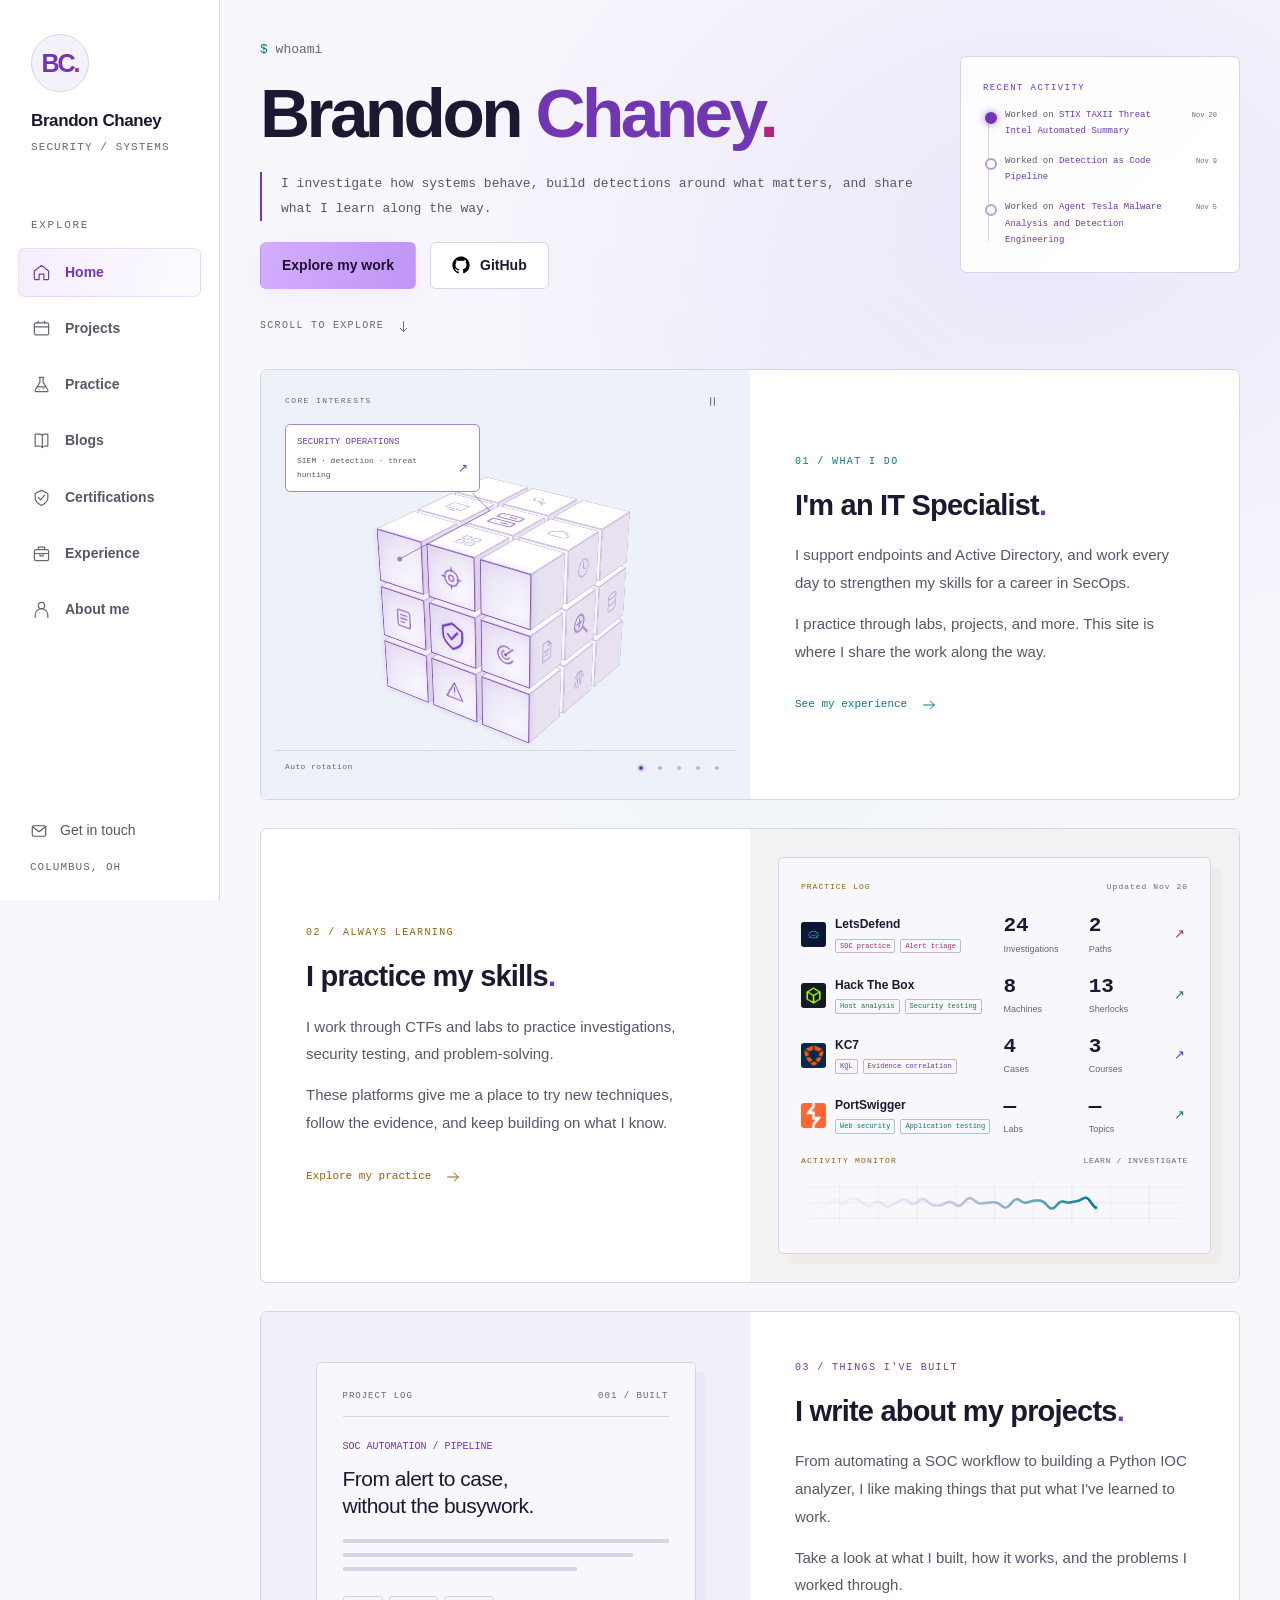
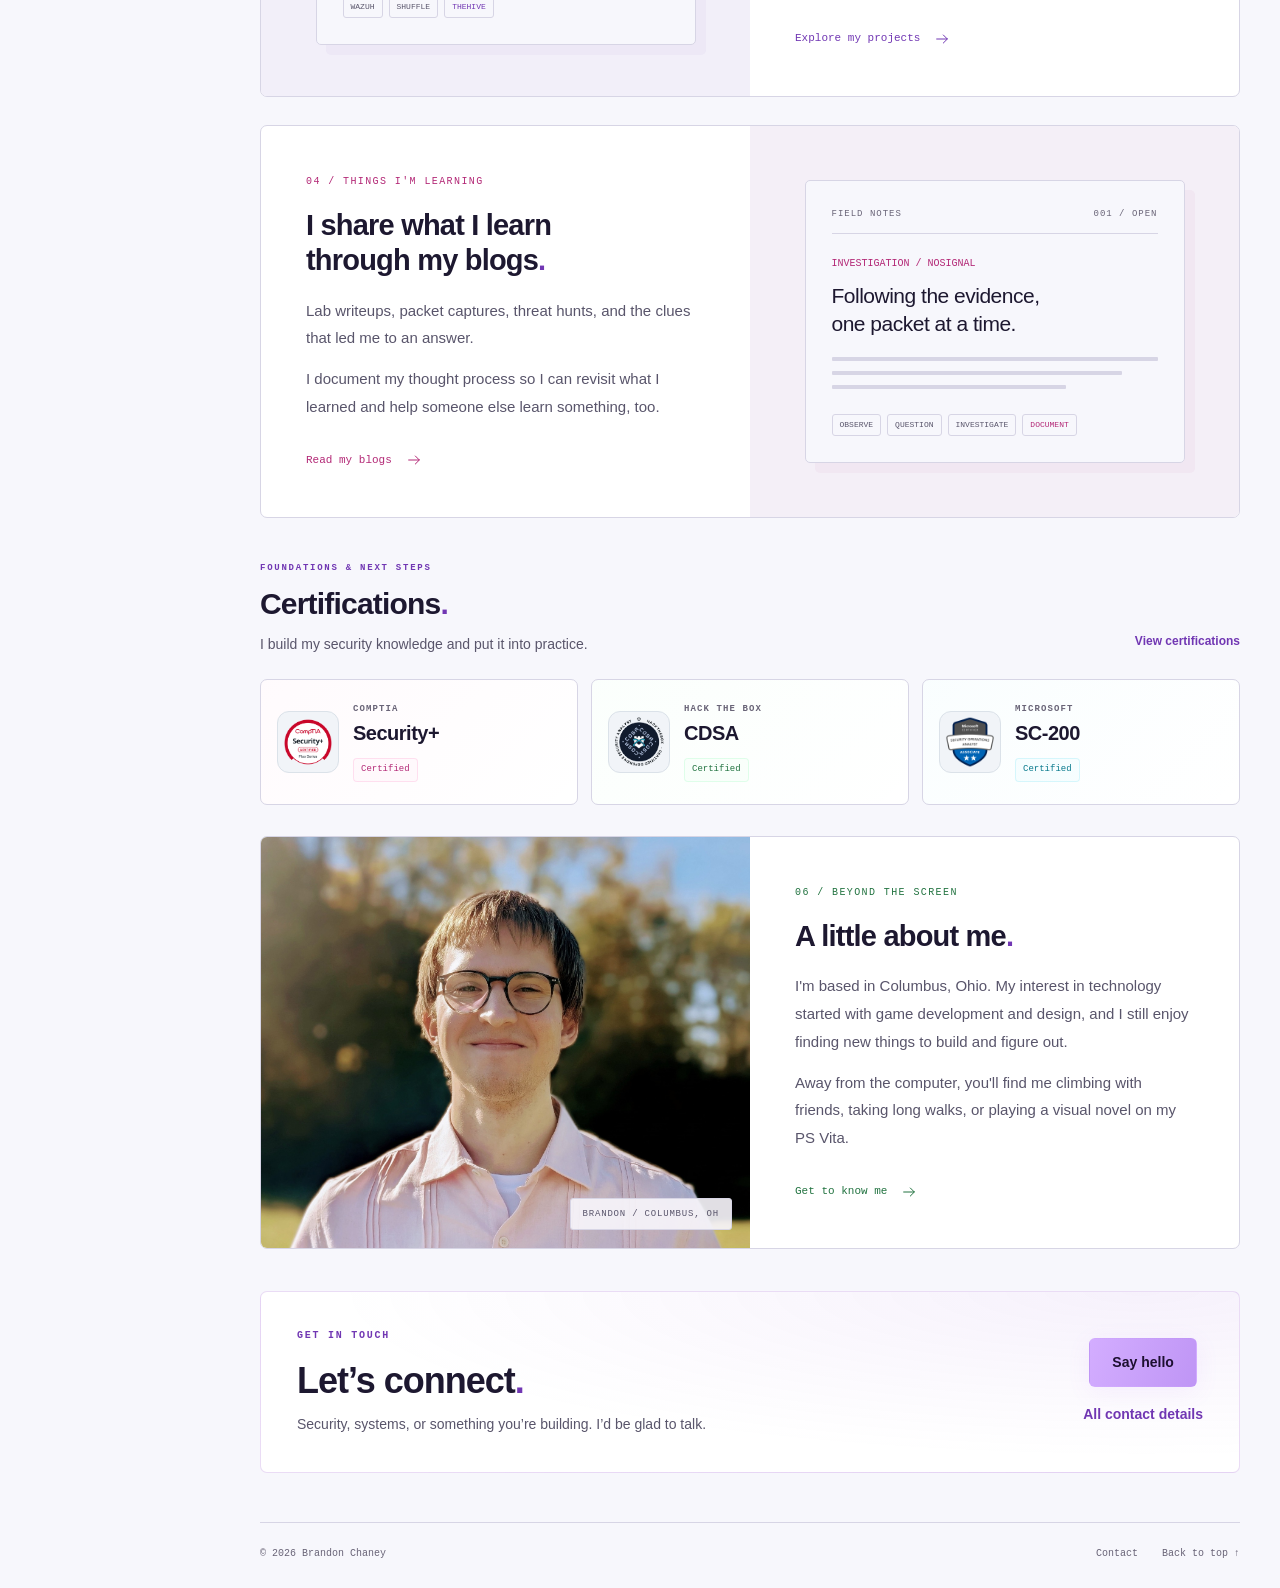
==== index.html @ 3709f90c "Refresh public activity, field notes, and training stats" ====
<!doctype html>
<html lang="en" data-theme="light">
<head>
  <meta charset="utf-8">
  <meta name="viewport" content="width=device-width, initial-scale=1">
  <meta name="theme-color" content="#f7f7fc">
  <meta name="description" content="Hi, I'm Brandon Chaney. IT Specialist, curious builder, and aspiring InfoSec professional. Explore my projects, investigations, and things I'm learning.">
  <title>Brandon Chaney - Personal Portfolio Website</title>
  <link rel="icon" type="image/svg+xml" href="assets/favicon.svg?v=20261023">
  <link rel="stylesheet" href="style.css?v=20261024">
  <link rel="stylesheet" href="home.css?v=20261024">
  <script src="content.js" defer></script>
  <script src="stats.js?v=20261016" defer></script>
  <script src="activity.js?v=20261016" defer></script>
  <script src="home-core.js?v=20261105" defer></script><script src="home-interactions.js" defer></script>
</head>
<body id="top" class="welcome-page"><script src="pointer.js?v=20261019"></script>
  <a class="skip-link" href="#main">Skip to content</a>
  <aside class="site-rail" aria-label="Site navigation">
  <a class="rail-brand" href="index.html"><span class="brand-mark">BC<span>.</span></span><span class="brand-name">Brandon Chaney<small>SECURITY / SYSTEMS</small></span></a>
  <p class="rail-label">EXPLORE</p><nav class="nav-links" aria-label="Main navigation"><a href="index.html" class="active" aria-current="page"><svg viewBox="0 0 24 24" fill="none" stroke="currentColor" stroke-width="1.5" stroke-linecap="round" stroke-linejoin="round" aria-hidden="true"><path d="m3 10 9-7 9 7v10a1 1 0 0 1-1 1h-5v-7H9v7H4a1 1 0 0 1-1-1z"/></svg><span>Home</span></a><a href="projects.html"><svg viewBox="0 0 24 24" fill="none" stroke="currentColor" stroke-width="1.5" stroke-linecap="round" stroke-linejoin="round" aria-hidden="true"><rect x="3" y="5" width="18" height="15" rx="2"/><path d="M3 10h18M8 5V3m8 2V3"/></svg><span>Projects</span></a><a href="practice.html"><svg viewBox="0 0 24 24" fill="none" stroke="currentColor" stroke-width="1.5" stroke-linecap="round" stroke-linejoin="round" aria-hidden="true"><path d="M9 3h6m-5 0v6L4 19a1.3 1.3 0 0 0 1 2h14a1.3 1.3 0 0 0 1-2L14 9V3M7 15h10"/><path d="M9 18h.01M14 17h.01"/></svg><span>Practice</span></a><a href="blogs.html"><svg viewBox="0 0 24 24" fill="none" stroke="currentColor" stroke-width="1.5" stroke-linecap="round" stroke-linejoin="round" aria-hidden="true"><path d="M4 4h6a3 3 0 0 1 3 3v14a4 4 0 0 0-4-2H4zM13 7a3 3 0 0 1 3-3h4v15h-3a4 4 0 0 0-4 2"/></svg><span>Blogs</span></a><a href="certifications.html"><svg viewBox="0 0 24 24" fill="none" stroke="currentColor" stroke-width="1.5" stroke-linecap="round" stroke-linejoin="round" aria-hidden="true"><path d="m12 3 8 4v6c0 4-4 7-8 9-4-2-8-5-8-9V7z"/><path d="m8 12 3 3 5-6"/></svg><span>Certifications</span></a><a href="experience.html"><svg viewBox="0 0 24 24" fill="none" stroke="currentColor" stroke-width="1.5" stroke-linecap="round" stroke-linejoin="round" aria-hidden="true"><rect x="3" y="7" width="18" height="14" rx="2"/><path d="M8 7V4h8v3M3 12h18m-11 0v3h4v-3"/></svg><span>Experience</span></a><a href="about.html"><svg viewBox="0 0 24 24" fill="none" stroke="currentColor" stroke-width="1.5" stroke-linecap="round" stroke-linejoin="round" aria-hidden="true"><circle cx="12" cy="7" r="4"/><path d="M4 22v-3a8 8 0 0 1 16 0v3"/></svg><span>About me</span></a></nav>
  <div class="rail-bottom"><a class="rail-contact" href="contact.html"><svg viewBox="0 0 24 24" fill="none" stroke="currentColor" stroke-width="1.5" stroke-linecap="round" stroke-linejoin="round" aria-hidden="true"><rect x="3" y="5" width="18" height="14" rx="2"/><path d="m3 6 9 7 9-7"/></svg>Get in touch</a><span class="rail-note">COLUMBUS, OH</span></div>
 </aside>
<header class="mobile-bar"><a href="index.html" class="mobile-brand">BC<span>.</span></a><span class="mobile-title">Brandon Chaney</span><button class="menu-toggle" aria-expanded="false" aria-controls="mobile-nav" aria-label="Open navigation"><span></span><span></span></button><nav id="mobile-nav" class="mobile-nav" aria-label="Mobile navigation" hidden><a href="index.html" class="active" aria-current="page"><svg viewBox="0 0 24 24" fill="none" stroke="currentColor" stroke-width="1.5" stroke-linecap="round" stroke-linejoin="round" aria-hidden="true"><path d="m3 10 9-7 9 7v10a1 1 0 0 1-1 1h-5v-7H9v7H4a1 1 0 0 1-1-1z"/></svg><span>Home</span></a><a href="projects.html"><svg viewBox="0 0 24 24" fill="none" stroke="currentColor" stroke-width="1.5" stroke-linecap="round" stroke-linejoin="round" aria-hidden="true"><rect x="3" y="5" width="18" height="15" rx="2"/><path d="M3 10h18M8 5V3m8 2V3"/></svg><span>Projects</span></a><a href="practice.html"><svg viewBox="0 0 24 24" fill="none" stroke="currentColor" stroke-width="1.5" stroke-linecap="round" stroke-linejoin="round" aria-hidden="true"><path d="M9 3h6m-5 0v6L4 19a1.3 1.3 0 0 0 1 2h14a1.3 1.3 0 0 0 1-2L14 9V3M7 15h10"/><path d="M9 18h.01M14 17h.01"/></svg><span>Practice</span></a><a href="blogs.html"><svg viewBox="0 0 24 24" fill="none" stroke="currentColor" stroke-width="1.5" stroke-linecap="round" stroke-linejoin="round" aria-hidden="true"><path d="M4 4h6a3 3 0 0 1 3 3v14a4 4 0 0 0-4-2H4zM13 7a3 3 0 0 1 3-3h4v15h-3a4 4 0 0 0-4 2"/></svg><span>Blogs</span></a><a href="certifications.html"><svg viewBox="0 0 24 24" fill="none" stroke="currentColor" stroke-width="1.5" stroke-linecap="round" stroke-linejoin="round" aria-hidden="true"><path d="m12 3 8 4v6c0 4-4 7-8 9-4-2-8-5-8-9V7z"/><path d="m8 12 3 3 5-6"/></svg><span>Certifications</span></a><a href="experience.html"><svg viewBox="0 0 24 24" fill="none" stroke="currentColor" stroke-width="1.5" stroke-linecap="round" stroke-linejoin="round" aria-hidden="true"><rect x="3" y="7" width="18" height="14" rx="2"/><path d="M8 7V4h8v3M3 12h18m-11 0v3h4v-3"/></svg><span>Experience</span></a><a href="about.html"><svg viewBox="0 0 24 24" fill="none" stroke="currentColor" stroke-width="1.5" stroke-linecap="round" stroke-linejoin="round" aria-hidden="true"><circle cx="12" cy="7" r="4"/><path d="M4 22v-3a8 8 0 0 1 16 0v3"/></svg><span>About me</span></a><a href="contact.html"><svg viewBox="0 0 24 24" fill="none" stroke="currentColor" stroke-width="1.5" stroke-linecap="round" stroke-linejoin="round" aria-hidden="true"><rect x="3" y="5" width="18" height="14" rx="2"/><path d="m3 6 9 7 9-7"/></svg><span>Contact</span></a></nav></header>
  <main id="main" tabindex="-1">
    <section class="home-hero" aria-labelledby="hero-title"><div class="home-hero-layout"><div class="home-hero-copy"><p class="terminal-text" aria-label="$ whoami"><span aria-hidden="true">$</span> whoami</p><h1 id="hero-title" aria-label="Brandon Chaney"><span class="name-replay-target" aria-hidden="true">Brandon</span> <span class="surname name-replay-target" aria-hidden="true">Chaney<span class="name-dot">.</span></span></h1><p class="hero-description description-pipe">I investigate how systems behave, build detections around what matters, and share what I learn along the way.</p><div class="hero-actions"><a class="button button-primary" href="projects.html">Explore my work</a><a class="button button-outline github-button" href="https://github.com/bran-dot-flake" target="_blank" rel="noopener noreferrer"><img class="github-logo" src="assets/github.svg" width="18" height="18" alt="" aria-hidden="true">GitHub</a></div></div><aside class="home-hero-side" aria-label="Recent activity"><div class="hero-activity" aria-labelledby="hero-activity-title"><h2 id="hero-activity-title">RECENT ACTIVITY</h2><ul class="recent-actions" data-recent-actions><li class="recent-action"><a href="https://github.com/bran-dot-flake/STIX-TAXII-Threat-Intel-Automated-Summary" target="_blank" rel="noopener noreferrer" title="Worked on STIX TAXII Threat Intel Automated Summary · An autonomous threat intelligence pipeline that uses STIX/TAXII servers with MISP, OpenCTI, and a local LLM to generate weekly reports.">Worked on STIX TAXII Threat Intel Automated Summary</a><time datetime="2026-11-20T08:10:24+00:00" title="Nov 20, 2026 03:10 AM ET">Nov 20</time></li><li class="recent-action"><a href="https://github.com/bran-dot-flake/Detection-as-Code-Pipeline" target="_blank" rel="noopener noreferrer" title="Worked on Detection as Code Pipeline · A CI/CD pipeline that tests detection rules and auto-deploys if the rule passes. Utilizes Splunk REST API.">Worked on Detection as Code Pipeline</a><time datetime="2026-11-09T19:03:00+00:00" title="Nov 09, 2026 02:03 PM ET">Nov 9</time></li><li class="recent-action"><a href="https://github.com/bran-dot-flake/Agent-Tesla-Malware-Analysis-and-Detection-Engineering" target="_blank" rel="noopener noreferrer" title="Worked on Agent Tesla Malware Analysis and Detection Engineering · Analyzed Agent Tesla malware and developed YARA and Sigma rules to detect its behavior.">Worked on Agent Tesla Malware Analysis and Detection Engineering</a><time datetime="2026-11-05T20:07:05+00:00" title="Nov 05, 2026 03:07 PM ET">Nov 5</time></li></ul></div></aside></div><a class="explore-link" href="#explore">SCROLL TO EXPLORE<svg viewBox="0 0 24 24" fill="none" stroke="currentColor" stroke-width="1.5" stroke-linecap="round" stroke-linejoin="round" aria-hidden="true"><path d="M12 4v16m-5-5 5 5 5-5"/></svg></a></section>

    <div class="home-content" id="explore">
      <article data-card-href="experience.html" class="intro-card experience-intro" aria-labelledby="experience-title">
        <div class="card-art"><figure class="skills-visual" data-skills-cube data-active-area="0" aria-labelledby="skills-visual-title">
 <div class="skills-visual-header"><span id="skills-visual-title">CORE INTERESTS</span><button class="skills-pause" type="button" data-skills-pause aria-label="Pause cube rotation" aria-pressed="false" title="Pause cube rotation" hidden><svg viewBox="0 0 24 24" fill="none" stroke="currentColor" stroke-width="1.6" stroke-linecap="round" aria-hidden="true"><path d="M9 6v12m6-12v12"/></svg></button></div>
 <div class="skills-stage">
 <div class="skills-scene" aria-hidden="true"><div class="skills-floor"></div><div class="skills-orbit"><span class="skill-cubie" style="--x:-1;--y:-1;--z:-1"><span class="cubie-face cubie-front"></span><span class="cubie-face cubie-right"></span><span class="cubie-face cubie-back cubie-exterior" data-skill-face="2"></span><span class="cubie-face cubie-left cubie-exterior" data-skill-face="3" data-face-anchor></span><span class="cubie-face cubie-top cubie-exterior" data-skill-face="4" data-face-anchor></span><span class="cubie-face cubie-bottom"></span></span><span class="skill-cubie" style="--x:-1;--y:-1;--z:0"><span class="cubie-face cubie-front"></span><span class="cubie-face cubie-right"></span><span class="cubie-face cubie-back"></span><span class="cubie-face cubie-left cubie-exterior cubie-support" data-skill-face="3" data-skill-label="Scripting" data-skill-example="CLI tools · task automation"><svg viewBox="0 0 24 24" fill="none" stroke="currentColor" stroke-width="1.4" stroke-linecap="round" stroke-linejoin="round"><rect x="2" y="4" width="20" height="16" rx="2"/><path d="m6 9 3 3-3 3m6 0h5"/></svg></span><span class="cubie-face cubie-top cubie-exterior cubie-support" data-skill-face="4" data-skill-label="Endpoints" data-skill-example="Windows · Microsoft 365"><svg viewBox="0 0 24 24" fill="none" stroke="currentColor" stroke-width="1.4" stroke-linecap="round" stroke-linejoin="round"><rect x="2" y="3" width="20" height="14" rx="2"/><path d="M12 17v4m-5 0h10"/></svg></span><span class="cubie-face cubie-bottom"></span></span><span class="skill-cubie" style="--x:-1;--y:-1;--z:1"><span class="cubie-face cubie-front cubie-exterior" data-skill-face="0" data-face-anchor></span><span class="cubie-face cubie-right"></span><span class="cubie-face cubie-back"></span><span class="cubie-face cubie-left cubie-exterior" data-skill-face="3"></span><span class="cubie-face cubie-top cubie-exterior" data-skill-face="4"></span><span class="cubie-face cubie-bottom"></span></span><span class="skill-cubie" style="--x:-1;--y:0;--z:-1"><span class="cubie-face cubie-front"></span><span class="cubie-face cubie-right"></span><span class="cubie-face cubie-back cubie-exterior cubie-support" data-skill-face="2" data-skill-label="Routing" data-skill-example="VPN · network flows"><svg viewBox="0 0 24 24" fill="none" stroke="currentColor" stroke-width="1.4" stroke-linecap="round" stroke-linejoin="round"><circle cx="5" cy="5" r="2"/><circle cx="19" cy="19" r="2"/><path d="M7 5h10a4 4 0 0 1 0 8H7a3 3 0 0 0 0 6h10"/></svg></span><span class="cubie-face cubie-left cubie-exterior cubie-support" data-skill-face="3" data-skill-label="Python" data-skill-example="IOC enrichment · MalTriage"><svg viewBox="0 0 24 24" fill="none" stroke="currentColor" stroke-width="1.4" stroke-linecap="round" stroke-linejoin="round"><text x="12" y="16" text-anchor="middle" stroke="none" fill="currentColor" font-family="monospace" font-size="13" font-weight="600">Py</text></svg></span><span class="cubie-face cubie-top"></span><span class="cubie-face cubie-bottom"></span></span><span class="skill-cubie" style="--x:-1;--y:0;--z:0"><span class="cubie-face cubie-front"></span><span class="cubie-face cubie-right"></span><span class="cubie-face cubie-back"></span><span class="cubie-face cubie-left cubie-exterior cubie-focus" data-skill-face="3" data-skill-label="Development" data-skill-example="Python · SQL · automation"><svg viewBox="0 0 24 24" fill="none" stroke="currentColor" stroke-width="1.4" stroke-linecap="round" stroke-linejoin="round"><path d="m8 6-6 6 6 6m8-12 6 6-6 6m-3-14-2 16"/></svg></span><span class="cubie-face cubie-top"></span><span class="cubie-face cubie-bottom"></span></span><span class="skill-cubie" style="--x:-1;--y:0;--z:1"><span class="cubie-face cubie-front cubie-exterior cubie-support" data-skill-face="0" data-skill-label="SIEM · log analysis" data-skill-example="Wazuh · Sysmon"><svg viewBox="0 0 24 24" fill="none" stroke="currentColor" stroke-width="1.4" stroke-linecap="round" stroke-linejoin="round"><rect x="4" y="3" width="16" height="18" rx="2"/><path d="M8 8h8M8 12h8M8 16h5"/></svg></span><span class="cubie-face cubie-right"></span><span class="cubie-face cubie-back"></span><span class="cubie-face cubie-left cubie-exterior cubie-support" data-skill-face="3" data-skill-label="Automation" data-skill-example="Shuffle workflows · Python"><svg viewBox="0 0 24 24" fill="none" stroke="currentColor" stroke-width="1.4" stroke-linecap="round" stroke-linejoin="round"><rect x="2" y="2" width="6" height="6" rx="1"/><rect x="16" y="16" width="6" height="6" rx="1"/><path d="M8 5h8a3 3 0 0 1 3 3v8m-7-6 3 3-3 3M5 8v11h6"/></svg></span><span class="cubie-face cubie-top"></span><span class="cubie-face cubie-bottom"></span></span><span class="skill-cubie" style="--x:-1;--y:1;--z:-1"><span class="cubie-face cubie-front"></span><span class="cubie-face cubie-right"></span><span class="cubie-face cubie-back cubie-exterior" data-skill-face="2"></span><span class="cubie-face cubie-left cubie-exterior" data-skill-face="3"></span><span class="cubie-face cubie-top"></span><span class="cubie-face cubie-bottom"></span></span><span class="skill-cubie" style="--x:-1;--y:1;--z:0"><span class="cubie-face cubie-front"></span><span class="cubie-face cubie-right"></span><span class="cubie-face cubie-back"></span><span class="cubie-face cubie-left cubie-exterior cubie-support" data-skill-face="3" data-skill-label="Tooling" data-skill-example="IOC Analyzer · MalTriage"><svg viewBox="0 0 24 24" fill="none" stroke="currentColor" stroke-width="1.4" stroke-linecap="round" stroke-linejoin="round"><path d="m14 6 4 4M5 19l-2-2 9-9a6 6 0 0 1 7-6l-4 4 3 3 4-4a6 6 0 0 1-6 7z"/></svg></span><span class="cubie-face cubie-top"></span><span class="cubie-face cubie-bottom"></span></span><span class="skill-cubie" style="--x:-1;--y:1;--z:1"><span class="cubie-face cubie-front cubie-exterior" data-skill-face="0"></span><span class="cubie-face cubie-right"></span><span class="cubie-face cubie-back"></span><span class="cubie-face cubie-left cubie-exterior" data-skill-face="3"></span><span class="cubie-face cubie-top"></span><span class="cubie-face cubie-bottom"></span></span><span class="skill-cubie" style="--x:0;--y:-1;--z:-1"><span class="cubie-face cubie-front"></span><span class="cubie-face cubie-right"></span><span class="cubie-face cubie-back cubie-exterior cubie-support" data-skill-face="2" data-skill-label="Network infrastructure" data-skill-example="UniFi · VPN · DNS"><svg viewBox="0 0 24 24" fill="none" stroke="currentColor" stroke-width="1.4" stroke-linecap="round" stroke-linejoin="round"><path d="m12 3 10 5-10 5L2 8zM2 12l10 5 10-5M2 16l10 5 10-5"/></svg></span><span class="cubie-face cubie-left"></span><span class="cubie-face cubie-top cubie-exterior cubie-support" data-skill-face="4" data-skill-label="Identity" data-skill-example="Active Directory · user access"><svg viewBox="0 0 24 24" fill="none" stroke="currentColor" stroke-width="1.4" stroke-linecap="round" stroke-linejoin="round"><circle cx="7" cy="8" r="5"/><path d="m11 12 9 9m-4-4 3-3m-6 0 3-3"/></svg></span><span class="cubie-face cubie-bottom"></span></span><span class="skill-cubie" style="--x:0;--y:-1;--z:0"><span class="cubie-face cubie-front"></span><span class="cubie-face cubie-right"></span><span class="cubie-face cubie-back"></span><span class="cubie-face cubie-left"></span><span class="cubie-face cubie-top cubie-exterior cubie-focus" data-skill-face="4" data-skill-label="Systems administration" data-skill-example="AD · M365 · endpoints"><svg viewBox="0 0 24 24" fill="none" stroke="currentColor" stroke-width="1.4" stroke-linecap="round" stroke-linejoin="round"><rect x="3" y="3" width="18" height="7" rx="2"/><rect x="3" y="14" width="18" height="7" rx="2"/><path d="M7 6.5h.01M7 17.5h.01M12 6.5h5m-5 11h5"/></svg></span><span class="cubie-face cubie-bottom"></span></span><span class="skill-cubie" style="--x:0;--y:-1;--z:1"><span class="cubie-face cubie-front cubie-exterior cubie-support" data-skill-face="0" data-skill-label="Detection engineering" data-skill-example="Sysmon rules · MITRE ATT&amp;CK"><svg viewBox="0 0 24 24" fill="none" stroke="currentColor" stroke-width="1.4" stroke-linecap="round" stroke-linejoin="round"><circle cx="12" cy="12" r="8"/><circle cx="12" cy="12" r="3"/><path d="M12 1v4m0 14v4M1 12h4m14 0h4"/></svg></span><span class="cubie-face cubie-right"></span><span class="cubie-face cubie-back"></span><span class="cubie-face cubie-left"></span><span class="cubie-face cubie-top cubie-exterior cubie-support" data-skill-face="4" data-skill-label="Operating systems" data-skill-example="Windows · Debian"><svg viewBox="0 0 24 24" fill="none" stroke="currentColor" stroke-width="1.4" stroke-linecap="round" stroke-linejoin="round"><path d="M3 3h7v7H3zM14 3h7v7h-7zM3 14h7v7H3zM14 14h7v7h-7z"/></svg></span><span class="cubie-face cubie-bottom"></span></span><span class="skill-cubie" style="--x:0;--y:0;--z:-1"><span class="cubie-face cubie-front"></span><span class="cubie-face cubie-right"></span><span class="cubie-face cubie-back cubie-exterior cubie-focus" data-skill-face="2" data-skill-label="Networking" data-skill-example="Wireshark · UniFi · SonicWall"><svg viewBox="0 0 24 24" fill="none" stroke="currentColor" stroke-width="1.4" stroke-linecap="round" stroke-linejoin="round"><rect x="9" y="3" width="6" height="5" rx="1"/><rect x="2" y="16" width="6" height="5" rx="1"/><rect x="16" y="16" width="6" height="5" rx="1"/><path d="M12 8v4M5 16v-4h14v4"/></svg></span><span class="cubie-face cubie-left"></span><span class="cubie-face cubie-top"></span><span class="cubie-face cubie-bottom"></span></span><span class="skill-cubie" style="--x:0;--y:0;--z:1"><span class="cubie-face cubie-front cubie-exterior cubie-focus" data-skill-face="0" data-skill-label="Security operations" data-skill-example="Wazuh · Shuffle · TheHive"><svg viewBox="0 0 24 24" fill="none" stroke="currentColor" stroke-width="1.4" stroke-linecap="round" stroke-linejoin="round"><path d="m12 3 8 4v6c0 4-4 7-8 9-4-2-8-5-8-9V7z"/><path d="m8 12 3 3 5-6"/></svg></span><span class="cubie-face cubie-right"></span><span class="cubie-face cubie-back"></span><span class="cubie-face cubie-left"></span><span class="cubie-face cubie-top"></span><span class="cubie-face cubie-bottom"></span></span><span class="skill-cubie" style="--x:0;--y:1;--z:-1"><span class="cubie-face cubie-front"></span><span class="cubie-face cubie-right"></span><span class="cubie-face cubie-back cubie-exterior cubie-support" data-skill-face="2" data-skill-label="Firewalls" data-skill-example="SonicWall · traffic analysis"><svg viewBox="0 0 24 24" fill="none" stroke="currentColor" stroke-width="1.4" stroke-linecap="round" stroke-linejoin="round"><rect x="2" y="5" width="20" height="14" rx="1"/><path d="M2 10h20M2 14h20M7 5v5m10-5v5m-5 0v4M7 14v5m10-5v5"/></svg></span><span class="cubie-face cubie-left"></span><span class="cubie-face cubie-top"></span><span class="cubie-face cubie-bottom"></span></span><span class="skill-cubie" style="--x:0;--y:1;--z:0"><span class="cubie-face cubie-front"></span><span class="cubie-face cubie-right"></span><span class="cubie-face cubie-back"></span><span class="cubie-face cubie-left"></span><span class="cubie-face cubie-top"></span><span class="cubie-face cubie-bottom"></span></span><span class="skill-cubie" style="--x:0;--y:1;--z:1"><span class="cubie-face cubie-front cubie-exterior cubie-support" data-skill-face="0" data-skill-label="Incident response" data-skill-example="TheHive · Shuffle"><svg viewBox="0 0 24 24" fill="none" stroke="currentColor" stroke-width="1.4" stroke-linecap="round" stroke-linejoin="round"><path d="m12 3 10 18H2zM12 8v6m0 3h.01"/></svg></span><span class="cubie-face cubie-right"></span><span class="cubie-face cubie-back"></span><span class="cubie-face cubie-left"></span><span class="cubie-face cubie-top"></span><span class="cubie-face cubie-bottom"></span></span><span class="skill-cubie" style="--x:1;--y:-1;--z:-1"><span class="cubie-face cubie-front"></span><span class="cubie-face cubie-right cubie-exterior" data-skill-face="1"></span><span class="cubie-face cubie-back cubie-exterior" data-skill-face="2" data-face-anchor></span><span class="cubie-face cubie-left"></span><span class="cubie-face cubie-top cubie-exterior" data-skill-face="4"></span><span class="cubie-face cubie-bottom"></span></span><span class="skill-cubie" style="--x:1;--y:-1;--z:0"><span class="cubie-face cubie-front"></span><span class="cubie-face cubie-right cubie-exterior cubie-support" data-skill-face="1" data-skill-label="Investigation timelines" data-skill-example="Process · browser · remote-access events"><svg viewBox="0 0 24 24" fill="none" stroke="currentColor" stroke-width="1.4" stroke-linecap="round" stroke-linejoin="round"><circle cx="12" cy="12" r="9"/><path d="M12 6v6l4 2"/></svg></span><span class="cubie-face cubie-back"></span><span class="cubie-face cubie-left"></span><span class="cubie-face cubie-top cubie-exterior cubie-support" data-skill-face="4" data-skill-label="Cloud" data-skill-example="Azure · Microsoft 365"><svg viewBox="0 0 24 24" fill="none" stroke="currentColor" stroke-width="1.4" stroke-linecap="round" stroke-linejoin="round"><path d="M6 18a5 5 0 1 1 .5-10A6 6 0 0 1 18 9a4.5 4.5 0 0 1 0 9z"/></svg></span><span class="cubie-face cubie-bottom"></span></span><span class="skill-cubie" style="--x:1;--y:-1;--z:1"><span class="cubie-face cubie-front cubie-exterior" data-skill-face="0"></span><span class="cubie-face cubie-right cubie-exterior" data-skill-face="1" data-face-anchor></span><span class="cubie-face cubie-back"></span><span class="cubie-face cubie-left"></span><span class="cubie-face cubie-top cubie-exterior" data-skill-face="4"></span><span class="cubie-face cubie-bottom"></span></span><span class="skill-cubie" style="--x:1;--y:0;--z:-1"><span class="cubie-face cubie-front"></span><span class="cubie-face cubie-right cubie-exterior cubie-support" data-skill-face="1" data-skill-label="Evidence collection" data-skill-example="Velociraptor · KAPE"><svg viewBox="0 0 24 24" fill="none" stroke="currentColor" stroke-width="1.4" stroke-linecap="round" stroke-linejoin="round"><ellipse cx="12" cy="5" rx="8" ry="3"/><path d="M4 5v14c0 4 16 4 16 0V5M4 12c0 4 16 4 16 0"/></svg></span><span class="cubie-face cubie-back cubie-exterior cubie-support" data-skill-face="2" data-skill-label="Traffic analysis" data-skill-example="Wireshark · TShark · tcpdump"><svg viewBox="0 0 24 24" fill="none" stroke="currentColor" stroke-width="1.4" stroke-linecap="round" stroke-linejoin="round"><path d="M2 12h4l3-8 6 16 3-8h4"/></svg></span><span class="cubie-face cubie-left"></span><span class="cubie-face cubie-top"></span><span class="cubie-face cubie-bottom"></span></span><span class="skill-cubie" style="--x:1;--y:0;--z:0"><span class="cubie-face cubie-front"></span><span class="cubie-face cubie-right cubie-exterior cubie-focus" data-skill-face="1" data-skill-label="Digital forensics" data-skill-example="Chrome history · AnyDesk artifacts"><svg viewBox="0 0 24 24" fill="none" stroke="currentColor" stroke-width="1.4" stroke-linecap="round" stroke-linejoin="round"><circle cx="10" cy="10" r="6"/><path d="m15 15 6 6M7 10h6m-3-3v6"/></svg></span><span class="cubie-face cubie-back"></span><span class="cubie-face cubie-left"></span><span class="cubie-face cubie-top"></span><span class="cubie-face cubie-bottom"></span></span><span class="skill-cubie" style="--x:1;--y:0;--z:1"><span class="cubie-face cubie-front cubie-exterior cubie-support" data-skill-face="0" data-skill-label="Threat hunting" data-skill-example="Splunk · KQL"><svg viewBox="0 0 24 24" fill="none" stroke="currentColor" stroke-width="1.4" stroke-linecap="round" stroke-linejoin="round"><path d="M20 16a9 9 0 1 1-4-12M12 12l8-8"/><path d="M16 14a4.5 4.5 0 1 1-6-6"/><circle cx="12" cy="12" r="1"/></svg></span><span class="cubie-face cubie-right cubie-exterior cubie-support" data-skill-face="1" data-skill-label="Artifact analysis" data-skill-example="KAPE · Chrome history"><svg viewBox="0 0 24 24" fill="none" stroke="currentColor" stroke-width="1.4" stroke-linecap="round" stroke-linejoin="round"><path d="M14 2H5v20h14V7zM14 2v5h5M8 12h8m-8 4h6"/></svg></span><span class="cubie-face cubie-back"></span><span class="cubie-face cubie-left"></span><span class="cubie-face cubie-top"></span><span class="cubie-face cubie-bottom"></span></span><span class="skill-cubie" style="--x:1;--y:1;--z:-1"><span class="cubie-face cubie-front"></span><span class="cubie-face cubie-right cubie-exterior" data-skill-face="1"></span><span class="cubie-face cubie-back cubie-exterior" data-skill-face="2"></span><span class="cubie-face cubie-left"></span><span class="cubie-face cubie-top"></span><span class="cubie-face cubie-bottom"></span></span><span class="skill-cubie" style="--x:1;--y:1;--z:0"><span class="cubie-face cubie-front"></span><span class="cubie-face cubie-right cubie-exterior cubie-support" data-skill-face="1" data-skill-label="Digital investigations" data-skill-example="HTB Sherlocks · disk images"><svg viewBox="0 0 24 24" fill="none" stroke="currentColor" stroke-width="1.4" stroke-linecap="round" stroke-linejoin="round"><path d="M5 8a8 8 0 0 1 14 0M3 13v-2m18 2v-2M8 21c2-3 2-6 2-9a2 2 0 0 1 4 0c0 4 0 7-2 10M6 17c1-2 1-4 1-6a5 5 0 0 1 10 0c0 3 0 6-1 9M4 20c1-2 1-3 1-5"/></svg></span><span class="cubie-face cubie-back"></span><span class="cubie-face cubie-left"></span><span class="cubie-face cubie-top"></span><span class="cubie-face cubie-bottom"></span></span><span class="skill-cubie" style="--x:1;--y:1;--z:1"><span class="cubie-face cubie-front cubie-exterior" data-skill-face="0"></span><span class="cubie-face cubie-right cubie-exterior" data-skill-face="1"></span><span class="cubie-face cubie-back"></span><span class="cubie-face cubie-left"></span><span class="cubie-face cubie-top"></span><span class="cubie-face cubie-bottom"></span></span></div></div>
 <svg class="skills-leader" viewBox="0 0 500 380" preserveAspectRatio="none" fill="none" aria-hidden="true"><path d="M170 67H193L226 127"/><circle cx="226" cy="127" r="2.5"/></svg>
 <a class="skills-callout" data-skill-link href="projects.html"><span class="skills-callout-title" data-skill-title>Security operations</span><span class="skills-callout-detail" data-skill-detail>SIEM · detection · threat hunting</span><span class="skills-link-arrow" aria-hidden="true">↗</span></a>
 </div><figcaption class="skills-caption"><span class="skills-rotation-status" data-skills-status>Five core interests</span><div class="skills-selectors" aria-label="Choose an area" hidden><button class="skills-dot" type="button" data-skill-select="0" aria-label="Show security operations" aria-pressed="true" title="Security operations"></button><button class="skills-dot" type="button" data-skill-select="1" aria-label="Show digital forensics" aria-pressed="false" title="Digital forensics"></button><button class="skills-dot" type="button" data-skill-select="2" aria-label="Show networking" aria-pressed="false" title="Networking"></button><button class="skills-dot" type="button" data-skill-select="3" aria-label="Show development" aria-pressed="false" title="Development"></button><button class="skills-dot" type="button" data-skill-select="4" aria-label="Show systems administration" aria-pressed="false" title="Systems administration"></button></div></figcaption>
 <div class="skills-tooltip" data-skill-tooltip hidden aria-hidden="true"><strong></strong><span></span></div>
</figure></div>
        <div class="card-copy">
          <p class="card-index">01 / WHAT I DO</p>
          <h2 id="experience-title">I'm an IT Specialist<span class="accent">.</span></h2>
          <p class="card-description">I support endpoints and Active Directory, and work every day to strengthen my skills for a career in SecOps.</p>
          <p class="card-description">I practice through labs, projects, and more. This site is where I share the work along the way.</p>
          <a class="card-link" href="experience.html">See my experience<svg viewBox="0 0 24 24" fill="none" stroke="currentColor" stroke-width="1.5" stroke-linecap="round" stroke-linejoin="round" aria-hidden="true"><path d="M4 12h16m-6-6 6 6-6 6"/></svg></a>
        </div>
      </article>

      <section id="practice" class="intro-card practice-intro" data-card-href="practice.html" aria-labelledby="practice-title"><div class="card-copy"><p class="card-index">02 / ALWAYS LEARNING</p><h2 id="practice-title">I practice my skills<span class="accent">.</span></h2><p class="card-description">I work through CTFs and labs to practice investigations, security testing, and problem-solving.</p><p class="card-description">These platforms give me a place to try new techniques, follow the evidence, and keep building on what I know.</p><a class="card-link" href="practice.html">Explore my practice<svg viewBox="0 0 24 24" fill="none" stroke="currentColor" stroke-width="1.5" stroke-linecap="round" stroke-linejoin="round" aria-hidden="true"><path d="M4 12h16m-6-6 6 6-6 6"/></svg></a></div><div class="card-art"><div class="practice-dashboard"><div class="practice-dashboard-heading"><span>PRACTICE LOG</span><span data-practice-updated>Updated Oct 10</span></div><div class="practice-entries"><article class="practice-entry tone-pink" data-platform="letsdefend" aria-label="LetsDefend practice stats"><div class="practice-entry-name"><img src="assets/letsdefend.jpg" width="25" height="25" alt=""><div><h3 data-platform-name>LetsDefend</h3><div class="practice-entry-tags"><span>SOC practice</span><span>Alert triage</span></div></div></div><div class="practice-entry-metric"><strong data-metric="0">24</strong><span>Investigations</span></div><div class="practice-entry-metric"><strong data-metric="1">2</strong><span>Paths</span></div><a class="practice-profile" href="https://app.letsdefend.io/user/bchaney" target="_blank" rel="noopener noreferrer" data-profile-link data-compact-link aria-label="View LetsDefend profile">↗</a><span class="sr-only" data-stats-status>Updated Oct 10</span><div class="stat-progress" hidden><progress max="100" value="0"></progress><span data-percent></span></div></article><article class="practice-entry tone-green" data-platform="htb" aria-label="Hack The Box practice stats"><div class="practice-entry-name"><img src="assets/htb.png" width="25" height="25" alt=""><div><h3 data-platform-name>Hack The Box</h3><div class="practice-entry-tags"><span>Host analysis</span><span>Security testing</span></div></div></div><div class="practice-entry-metric"><strong data-metric="0">5</strong><span>Machines</span></div><div class="practice-entry-metric"><strong data-metric="1">9</strong><span>Sherlocks</span></div><a class="practice-profile" href="https://app.hackthebox.com/users/3476736" target="_blank" rel="noopener noreferrer" data-profile-link data-compact-link aria-label="View Hack The Box profile">↗</a><span class="sr-only" data-stats-status>Updated Oct 10</span><div class="stat-progress" hidden><progress max="100" value="0"></progress><span data-percent></span></div></article><article class="practice-entry tone-purple" data-platform="kc7" aria-label="KC7 practice stats"><div class="practice-entry-name"><img src="assets/kc7.png" width="25" height="25" alt=""><div><h3 data-platform-name>KC7</h3><div class="practice-entry-tags"><span>KQL</span><span>Evidence correlation</span></div></div></div><div class="practice-entry-metric"><strong data-metric="0">4</strong><span>Cases</span></div><div class="practice-entry-metric"><strong data-metric="1">3</strong><span>Courses</span></div><a class="practice-profile" href="https://kc7cyber.com/profile/281dc195" target="_blank" rel="noopener noreferrer" data-profile-link data-compact-link aria-label="View KC7 profile">↗</a><span class="sr-only" data-stats-status>Updated Oct 10</span><div class="stat-progress" hidden><progress max="100" value="0"></progress><span data-percent></span></div></article><article class="practice-entry tone-cyan" data-platform="portswigger" aria-label="PortSwigger practice stats"><div class="practice-entry-name"><img src="assets/portswigger.png" width="25" height="25" alt=""><div><h3 data-platform-name>PortSwigger</h3><div class="practice-entry-tags"><span>Web security</span><span>Application testing</span></div></div></div><div class="practice-entry-metric"><strong data-metric="0">—</strong><span>Labs</span></div><div class="practice-entry-metric"><strong data-metric="1">—</strong><span>Topics</span></div><a class="practice-profile" href="https://portswigger.net/web-security" target="_blank" rel="noopener noreferrer" data-profile-link data-compact-link aria-label="Visit PortSwigger Academy">↗</a><span class="sr-only" data-stats-status>Stats coming soon</span><div class="stat-progress" hidden><progress max="100" value="0"></progress><span data-percent></span></div></article></div><figure class="activity-monitor" id="activity-monitor" aria-label="Decorative activity monitor">
 <figcaption class="activity-caption"><span>ACTIVITY MONITOR</span><span>LEARN / INVESTIGATE</span></figcaption>
 <svg class="activity-plot" viewBox="0 0 1200 64" preserveAspectRatio="none" aria-hidden="true">
  <defs>
   <linearGradient class="activity-trail" id="activity-trail-recent" gradientUnits="userSpaceOnUse" x1="0" x2="900"><stop offset="0" style="stop-color:var(--accent)" stop-opacity="0"/><stop offset=".35" style="stop-color:var(--accent)" stop-opacity=".12"/><stop offset=".75" style="stop-color:var(--cyan)" stop-opacity=".55"/><stop offset="1" style="stop-color:var(--cyan)"/></linearGradient>
   <linearGradient class="activity-trail" id="activity-trail-wrapped" gradientUnits="userSpaceOnUse" x1="1200" x2="2100"><stop offset="0" style="stop-color:var(--accent)" stop-opacity="0"/><stop offset=".35" style="stop-color:var(--accent)" stop-opacity=".12"/><stop offset=".75" style="stop-color:var(--cyan)" stop-opacity=".55"/><stop offset="1" style="stop-color:var(--cyan)"/></linearGradient>
  </defs>
  <path class="activity-grid" d="M0 16H1200M0 34H1200M0 52H1200M120 9V58M240 9V58M360 9V58M480 9V58M600 9V58M720 9V58M840 9V58M960 9V58M1080 9V58"/>
  <path class="activity-line" stroke="url(#activity-trail-recent)" d="M0 34Q120 24 240 34T480 34T720 34L900 34"/>
  <path class="activity-line" stroke="url(#activity-trail-wrapped)" d=""/>
  <circle class="activity-glow" cx="900" cy="34" r="6"/><circle class="activity-point" cx="900" cy="34" r="2.2"/>
 </svg>
</figure></div></div></section>

      <a class="intro-card projects-intro" href="projects.html" aria-labelledby="projects-title">
        <div class="card-art" aria-hidden="true"><div class="notes-art project-notes"><div class="notes-top"><span>PROJECT LOG</span><span>001 / BUILT</span></div><div class="note-label">SOC AUTOMATION / PIPELINE</div><div class="note-title">From alert to case,<br>without the busywork.</div><span class="notes-line"></span><span class="notes-line"></span><span class="notes-line"></span><div class="notes-steps"><span>WAZUH</span><span>SHUFFLE</span><span>THEHIVE</span></div></div></div>
        <div class="card-copy">
          <p class="card-index">03 / THINGS I'VE BUILT</p>
          <h2 id="projects-title">I write about my projects<span class="accent">.</span></h2>
          <p class="card-description">From automating a SOC workflow to building a Python IOC analyzer, I like making things that put what I've learned to work.</p>
          <p class="card-description">Take a look at what I built, how it works, and the problems I worked through.</p>
          <span class="card-link">Explore my projects<svg viewBox="0 0 24 24" fill="none" stroke="currentColor" stroke-width="1.5" stroke-linecap="round" stroke-linejoin="round" aria-hidden="true"><path d="M4 12h16m-6-6 6 6-6 6"/></svg></span>
        </div>
      </a>

      <a class="intro-card blogs-intro" href="blogs.html" aria-labelledby="blogs-title">
        <div class="card-art" aria-hidden="true">
          <div class="notes-art">
            <div class="notes-top"><span>FIELD NOTES</span><span>001 / OPEN</span></div>
            <div class="note-label">INVESTIGATION / NOSIGNAL</div>
            <div class="note-title">Following the evidence,<br>one packet at a time.</div>
            <span class="notes-line"></span><span class="notes-line"></span><span class="notes-line"></span>
            <div class="notes-steps"><span>OBSERVE</span><span>QUESTION</span><span>INVESTIGATE</span><span>DOCUMENT</span></div>
          </div>
        </div>
        <div class="card-copy">
          <p class="card-index">04 / THINGS I'M LEARNING</p>
          <h2 id="blogs-title">I share what I learn<br>through my blogs<span class="accent">.</span></h2>
          <p class="card-description">Lab writeups, packet captures, threat hunts, and the clues that led me to an answer.</p>
          <p class="card-description">I document my thought process so I can revisit what I learned and help someone else learn something, too.</p>
          <span class="card-link">Read my blogs<svg viewBox="0 0 24 24" fill="none" stroke="currentColor" stroke-width="1.5" stroke-linecap="round" stroke-linejoin="round" aria-hidden="true"><path d="M4 12h16m-6-6 6 6-6 6"/></svg></span>
        </div>
      </a>

      <section id="credentials" class="home-credentials"><div class="section-heading"><div><p class="eyebrow">FOUNDATIONS & NEXT STEPS</p><h2>Certifications<span class="accent">.</span></h2><p>I build my security knowledge and put it into practice.</p></div><a class="section-link" href="certifications.html">View certifications</a></div><div class="cert-preview-grid"><a class="cert-preview tone-pink" href="certifications.html#security-plus"><div class="cert-monogram small cert-image"><img src="assets/security-plus.png" width="150" height="150" alt="" loading="lazy"></div><div><p class="card-category">CompTIA</p><h3>Security+</h3><span class="status">Certified</span></div></a><a class="cert-preview tone-green" href="certifications.html#cdsa"><div class="cert-monogram small cert-image"><img src="assets/cdsa.png" width="150" height="150" alt="" loading="lazy"></div><div><p class="card-category">Hack The Box</p><h3>CDSA</h3><span class="status">Certified</span></div></a><a class="cert-preview tone-cyan" href="certifications.html#sc-200"><div class="cert-monogram small cert-image"><img src="assets/sc200.png" width="150" height="150" alt="" loading="lazy"></div><div><p class="card-category">Microsoft</p><h3>SC-200</h3><span class="status">Certified</span></div></a></div></section>
      <a class="intro-card about-intro" href="about.html" aria-labelledby="about-title">
        <div class="card-art"><img class="home-portrait" src="assets/brandon-oct2026.jpg" width="600" height="700" loading="lazy" alt="Brandon Chaney outdoors."><span class="photo-note">BRANDON / COLUMBUS, OH</span></div>
        <div class="card-copy">
          <p class="card-index">06 / BEYOND THE SCREEN</p>
          <h2 id="about-title">A little about me<span class="accent">.</span></h2>
          <p class="card-description">I'm based in Columbus, Ohio. My interest in technology started with game development and design, and I still enjoy finding new things to build and figure out.</p>
          <p class="card-description">Away from the computer, you'll find me climbing with friends, taking long walks, or playing a visual novel on my PS Vita.</p>
          <span class="card-link">Get to know me<svg viewBox="0 0 24 24" fill="none" stroke="currentColor" stroke-width="1.5" stroke-linecap="round" stroke-linejoin="round" aria-hidden="true"><path d="M4 12h16m-6-6 6 6-6 6"/></svg></span>
        </div>
      </a>

      <section id="contact" class="contact-section"><div class="contact-box"><div><p class="eyebrow">GET IN TOUCH</p><h2>Let’s connect<span class="accent">.</span></h2><p>Security, systems, or something you’re building. I’d be glad to talk.</p></div><div class="contact-actions"><a class="button button-primary" href="mailto:brandonchaney2002@gmail.com">Say hello</a><a class="text-link" href="contact.html">All contact details</a></div></div></section>
      <footer class="site-footer"><span>© <span data-year>2026</span> Brandon Chaney</span><div><a href="contact.html">Contact</a><a href="#top">Back to top ↑</a></div></footer>
    </div>
  </main>

</body>
</html>
---- style.css ----
:root{color-scheme:light;--bg:#f7f7fc;--rail:#fff;--surface:#fff;--raised:#eeedf7;--line:#d7d5e5;--text:#1d1830;--muted:#59556b;--dim:#696477;--accent:#7137b3;--pink:#b32876;--cyan:#08798c;--green:#227340;--accent-ink:#fff;--shadow:0 22px 60px #3120420c;--mono:ui-monospace,SFMono-Regular,Consolas,"Liberation Mono",monospace;--sans:Inter,"Segoe UI",Arial,sans-serif}
*{box-sizing:border-box}html{scroll-behavior:smooth;scroll-padding-top:30px}body{margin:0;background:var(--bg);color:var(--text);font:16px/1.65 var(--sans);-webkit-font-smoothing:antialiased}body::before{content:"";position:absolute;top:0;right:0;left:220px;height:850px;pointer-events:none;z-index:-1;background:radial-gradient(ellipse at 78% 27%,#773cdf16,transparent 55%),radial-gradient(ellipse at 50% 75%,#00c2cf0a,transparent 50%)}a{color:inherit;text-underline-offset:5px}button{font:inherit}img{max-width:100%;display:block}button,a{-webkit-tap-highlight-color:transparent}button{cursor:pointer}::selection{background:var(--accent);color:var(--accent-ink)}:focus-visible{outline:2px solid var(--cyan);outline-offset:5px;border-radius:3px}[hidden]{display:none!important}main{margin-left:220px;min-width:0}main:focus{outline:none}svg{width:22px;height:22px;flex-shrink:0}.skip-link{position:fixed;top:-100px;left:16px;z-index:500;padding:12px 20px;background:var(--accent);color:var(--accent-ink);text-decoration:none}.skip-link:focus{top:15px}
.site-rail{position:fixed;inset:0 auto 0 0;width:220px;padding:34px 18px 25px;background:var(--rail);border-right:1px solid var(--line);z-index:50;display:flex;flex-direction:column}.rail-brand{display:flex;flex-direction:column;align-items:flex-start;gap:15px;text-decoration:none;padding-left:13px}.brand-mark{font:800 33px/1 var(--mono);letter-spacing:-4px;color:var(--accent)}.brand-mark span{color:var(--pink)}.brand-name{font-size:17px;font-weight:650;letter-spacing:-.4px}.brand-name small{display:block;margin-top:4px;font:11px/1.6 var(--mono);letter-spacing:1.1px;color:var(--dim)}.rail-label{margin:60px 13px 15px;font:11px/1.5 var(--mono);letter-spacing:1.7px;color:var(--dim)}.nav-links{display:grid;gap:7px}.nav-links a,.mobile-nav>a{display:flex;align-items:center;gap:14px;padding:12px 13px;border:1px solid transparent;border-radius:7px;color:var(--muted);font-size:14px;font-weight:550;text-decoration:none;transition:background .2s,color .2s}.nav-links a svg{width:19px;height:19px;color:var(--dim)}html:not(.pixel-pointer-active) .nav-links a:hover,.nav-links a.is-hovered,html:not(.pixel-pointer-active) .mobile-nav>a:hover,.mobile-nav>a.is-hovered{background:var(--raised);color:var(--text)}.nav-links a.active,.mobile-nav>a.active{background:linear-gradient(100deg,#b171ff20,#b171ff07);border-color:#b171ff30;color:var(--accent)}.nav-links a.active svg{color:var(--accent)}.rail-bottom{margin-top:auto;padding:30px 12px 0;display:grid;gap:16px}.rail-contact{display:flex;align-items:center;gap:12px;font-size:14px;color:var(--muted);text-decoration:none}html:not(.pixel-pointer-active) .rail-contact:hover,.rail-contact.is-hovered{color:var(--accent)}.rail-contact svg{width:18px}.rail-note{font:11px/1.5 var(--mono);letter-spacing:1px;color:var(--dim)}.mobile-bar{display:none}
.section-shell,.page-shell{max-width:1320px;margin:0 auto;padding:82px clamp(32px,5vw,84px)}.section-divider{border-top:1px solid var(--line)}.eyebrow{font:600 11px/1.6 var(--mono);letter-spacing:1.75px;color:var(--accent);margin:0 0 16px}.hero{position:relative;display:grid;grid-template-columns:1.08fr 1fr;gap:48px;align-items:center;min-height:780px;padding-top:80px;padding-bottom:130px}.terminal-text{font:14px/1.6 var(--mono);color:var(--dim);margin:0 0 13px}.terminal-text span{color:var(--cyan)}.hero h1{font-size:clamp(62px,6.8vw,103px);line-height:1.02;letter-spacing:-6px;font-weight:760;margin:0 0 32px}.surname{color:var(--accent);white-space:nowrap}.name-dot{color:var(--pink)}.hero-description{font-size:18px;line-height:1.7;color:var(--muted);max-width:490px;margin:0}.hero-actions{display:flex;flex-wrap:wrap;align-items:center;gap:12px;margin-top:27px}.button{display:inline-flex;align-items:center;justify-content:center;gap:20px;text-decoration:none;font-size:14px;font-weight:650;line-height:1.4;padding:14px 22px;border-radius:6px;border:1px solid transparent;transition:transform .2s,box-shadow .2s,background .2s}.button-primary{background:linear-gradient(110deg,#d3adff,#bf95f5);color:#1d0f30;box-shadow:0 5px 24px #a465ed15}html:not(.pixel-pointer-active) .button-primary:hover,.button-primary.is-hovered{box-shadow:0 8px 30px #b07dea2e;transform:translateY(-2px)}.button-outline{background:var(--surface);border-color:var(--line);color:var(--text)}html:not(.pixel-pointer-active) .button-outline:hover,.button-outline.is-hovered{border-color:var(--accent);transform:translateY(-2px)}.hero-caption{font:12px/1.7 var(--mono);color:var(--dim);margin:26px 0 0;max-width:430px}.terminal-wrap{min-width:0;position:relative}.terminal-wrap::before{content:"";position:absolute;inset:-40px -30px;z-index:-1;background:radial-gradient(ellipse,#9146e52b,transparent 70%)}.terminal-window{background:var(--surface);border:1px solid #a273dc50;border-radius:10px;box-shadow:var(--shadow);overflow:hidden;transform:none}.terminal-header{display:flex;align-items:center;gap:18px;padding:15px 18px;border-bottom:1px solid var(--line);background:var(--raised);font:11px/1.5 var(--mono);color:var(--dim)}.terminal-dots{display:flex;gap:6px}.terminal-dots i{width:8px;height:8px;border-radius:50%;background:#fa8b9f}.terminal-dots i:nth-child(2){background:#e6c178}.terminal-dots i:nth-child(3){background:#87d8af}.terminal-body{padding:27px 23px 19px;font:12px/1.9 var(--mono)}.terminal-static{color:var(--muted)}.terminal-green{color:var(--green)}.terminal-dim{color:var(--dim)}.terminal-foot{display:flex;justify-content:space-between;gap:14px;padding-top:17px;border-top:1px solid var(--line);font-size:9px;letter-spacing:.5px;color:var(--dim)}.terminal-caption{margin:21px 0 0;text-align:right;font:9px/1.5 var(--mono);letter-spacing:1.2px;color:var(--dim)}.cursor{color:var(--accent);animation:blink 1s steps(1) infinite}@keyframes blink{50%{opacity:0}}.hero-scroll{position:absolute;bottom:43px;left:clamp(32px,5vw,84px);font:11px/1.5 var(--mono);letter-spacing:1px;text-decoration:none;color:var(--dim);display:flex;align-items:center;gap:12px}.hero-scroll::before{content:"";height:23px;width:1px;background:linear-gradient(var(--accent),transparent)}html:not(.pixel-pointer-active) .hero-scroll:hover,.hero-scroll.is-hovered{color:var(--accent)}
.section-heading{display:flex;justify-content:space-between;align-items:flex-end;gap:30px;margin-bottom:32px}.section-heading h2,.contact-box h2{font-size:clamp(30px,3vw,43px);line-height:1.18;letter-spacing:-1.4px;margin:0 0 12px;font-weight:650}.section-heading .eyebrow{margin-bottom:10px}.section-heading p:not(.eyebrow){color:var(--muted);font-size:16px;margin:0;max-width:650px}.accent{color:var(--accent)}.section-link{font-size:14px;font-weight:550;text-decoration:none;color:var(--accent);flex-shrink:0;padding-bottom:4px}html:not(.pixel-pointer-active) .section-link:hover,.section-link.is-hovered{text-decoration:underline}.section-link span{display:inline-block;margin-left:7px;padding:1px 7px;background:var(--raised);color:var(--dim);border-radius:4px;font:11px/1.7 var(--mono)}.tone-pink{--tone:var(--pink);--tint:#ff73b808;--tone-line:#ff73b830}.tone-green{--tone:var(--green);--tint:#75f9a508;--tone-line:#75f9a530}.tone-purple{--tone:var(--accent);--tint:#ba80ff08;--tone-line:#ba80ff30}.tone-cyan{--tone:var(--cyan);--tint:#4ad7ec08;--tone-line:#4ad7ec30}.stats-grid{display:grid;grid-template-columns:repeat(4,minmax(0,1fr));gap:14px}.stat-card{min-width:0;background:linear-gradient(135deg,var(--tint),transparent),var(--surface);border:1px solid var(--line);border-top:2px solid var(--tone-line);border-radius:10px;overflow:hidden;display:flex;flex-direction:column}.stat-header{display:flex;align-items:center;gap:10px;padding:22px 17px 0}.platform-symbol{color:var(--tone);background:var(--tint);border:1px solid var(--tone-line);border-radius:7px;padding:9px;line-height:0}.platform-symbol svg{width:19px;height:19px}.stat-header h3{font-size:16px;line-height:1.4;letter-spacing:-.3px;margin:0}.stat-header p{font-size:11px;color:var(--tone);line-height:1.5;margin:3px 0 0}.stat-numbers{display:grid;grid-template-columns:1fr 1fr;gap:10px;padding:22px 19px}.stat-numbers strong{font:600 34px/1.2 var(--mono);display:block;color:var(--text)}.stat-numbers span{display:block;font-size:11px;line-height:1.4;margin-top:5px;color:var(--dim)}.stat-focus{display:flex;flex-wrap:wrap;gap:7px;padding:0 18px 22px}.stat-focus span{color:var(--tone);border:1px solid var(--tone-line);background:var(--tint);padding:3px 7px;border-radius:4px;font:10px/1.5 var(--mono)}.stat-footer{padding:15px 17px;border-top:1px solid var(--line);margin-top:auto;display:flex;flex-wrap:wrap;justify-content:space-between;gap:5px;font-size:11px}.stat-footer>span{color:var(--dim)}.stat-footer a{color:var(--tone);text-decoration:none;font-weight:600}html:not(.pixel-pointer-active) .stat-footer a:hover,.stat-footer a.is-hovered{text-decoration:underline}.stat-progress{padding:0 19px 20px}.progress-label{display:flex;justify-content:space-between;font:11px/1.5 var(--mono);color:var(--dim);margin-bottom:7px}progress{width:100%;height:5px;border:0;border-radius:5px;overflow:hidden;accent-color:var(--tone);background:var(--line)}progress::-webkit-progress-bar{background:var(--line)}progress::-webkit-progress-value{background:var(--tone)}progress::-moz-progress-bar{background:var(--tone)}
.work-grid{display:grid;grid-template-columns:repeat(2,minmax(0,1fr));gap:24px}.work-card{background:var(--surface);border:1px solid var(--line);border-radius:11px;overflow:hidden;display:flex;flex-direction:column;min-width:0;transition:transform .22s,border-color .22s,box-shadow .22s}html:not(.pixel-pointer-active) .work-card:hover,.work-card.is-hovered{transform:translateY(-5px);border-color:#a16fe975;box-shadow:0 15px 40px #0002}.card-image{position:relative;display:block;background:#f1eef8;overflow:hidden;text-decoration:none}.card-image img{width:100%;height:auto;aspect-ratio:1.8;object-fit:cover;transition:transform .45s}html:not(.pixel-pointer-active) .work-card:hover .card-image img,.work-card.is-hovered .card-image img{transform:scale(1.025)}.image-label{position:absolute;right:18px;top:16px;font:10px/1.6 var(--mono);letter-spacing:.8px;color:#b8b7ce}.card-body{padding:25px 26px;display:flex;flex-direction:column;flex:1}.card-category{font:600 10px/1.6 var(--mono);letter-spacing:1.1px;color:var(--accent);margin:0 0 10px}.work-card :is(h2,h3){font-size:23px;line-height:1.3;letter-spacing:-.6px;font-weight:600;margin:0 0 12px}.work-card :is(h2,h3) a{text-decoration:none}html:not(.pixel-pointer-active) .work-card :is(h2,h3) a:hover,.work-card :is(h2,h3) a.is-hovered{color:var(--accent)}.card-body>p:not(.card-category){color:var(--muted);font-size:15px;line-height:1.75;margin:0 0 24px}.card-bottom{margin-top:auto}.tags{display:flex;flex-wrap:wrap;gap:7px}.tags>span{color:var(--dim);padding:4px 8px;border:1px solid var(--line);border-radius:4px;font:11px/1.5 var(--mono)}.card-link{display:inline-block;color:var(--accent);text-decoration:none;font-size:13px;font-weight:600;margin-top:22px}html:not(.pixel-pointer-active) .card-link:hover,.card-link.is-hovered{text-decoration:underline}.cert-preview-grid{display:grid;grid-template-columns:repeat(3,minmax(0,1fr));gap:16px}.cert-preview{display:flex;align-items:center;gap:19px;border:1px solid var(--line);border-radius:9px;background:linear-gradient(135deg,var(--tint),transparent),var(--surface);padding:24px 20px;text-decoration:none;transition:transform .2s,border-color .2s}html:not(.pixel-pointer-active) .cert-preview:hover,.cert-preview.is-hovered{transform:translateY(-3px);border-color:var(--tone)}.cert-preview .card-category{color:var(--dim);text-transform:uppercase;margin-bottom:4px}.cert-preview h3{margin:0 0 7px;font:600 20px/1.3 var(--sans);letter-spacing:-.5px}.cert-monogram{color:var(--tone);font:600 28px/1.3 var(--mono);display:grid;place-items:center;aspect-ratio:1;width:150px;background:linear-gradient(140deg,var(--tint),var(--raised));border:1px solid var(--tone-line);border-radius:30px;box-shadow:inset 0 0 0 10px var(--surface),inset 0 0 0 11px var(--tone-line)}.cert-monogram.small{width:66px;flex:0 0 66px;font-size:13px;border-radius:16px;box-shadow:inset 0 0 0 5px var(--surface),inset 0 0 0 6px var(--tone-line)}.status{font:11px/1.5 var(--mono);color:var(--tone);border:1px solid var(--tone-line);padding:4px 7px;border-radius:4px;background:var(--tint);display:inline-block;white-space:nowrap}
.about-preview{display:grid;grid-template-columns:.62fr 1.38fr;gap:56px;align-items:center}.portrait-frame{border:1px solid var(--line);position:relative;border-radius:10px;overflow:hidden;background:var(--raised);padding:7.5%;display:block}.portrait{width:100%;height:auto;aspect-ratio:6/7;object-fit:cover;object-position:50% 24%;border-radius:8px;border:1px solid #9c8cb133}.portrait-note{position:absolute;bottom:23px;left:20px;right:20px;text-align:center;font:10px/1.5 var(--mono);letter-spacing:1px;color:#afb0c8}.about-preview .section-heading{margin-bottom:22px}.about-lead{font-size:23px;letter-spacing:-.5px;font-weight:550;color:var(--text)!important;margin-bottom:15px!important}.about-preview>div>p{color:var(--muted);margin:0 0 17px;font-size:16px;line-height:1.8}.about-preview .button{margin-top:10px}.text-link{color:var(--accent);font-size:14px;font-weight:550;text-decoration:none}html:not(.pixel-pointer-active) .text-link:hover,.text-link.is-hovered{text-decoration:underline}.experience-link{display:block;margin-top:18px}.contact-section{padding-top:48px}.contact-box{display:flex;gap:40px;align-items:center;justify-content:space-between;padding:38px 40px;border:1px solid #ac78d842;border-radius:12px;background:radial-gradient(ellipse at 90% 0,#9658d915,transparent 65%),var(--surface)}.contact-box h2{margin-bottom:10px}.contact-box p:not(.eyebrow){color:var(--muted);margin:0;max-width:550px}.contact-actions{display:grid;justify-items:center;gap:16px;flex-shrink:0}.site-footer{display:flex;justify-content:space-between;gap:20px;margin:0 clamp(32px,5vw,84px);padding:28px 0;border-top:1px solid var(--line);font:11px/1.6 var(--mono);color:var(--dim)}.site-footer div{display:flex;gap:24px}.site-footer a{text-decoration:none}html:not(.pixel-pointer-active) .site-footer a:hover,.site-footer a.is-hovered{color:var(--accent)}
.page-shell{padding-top:82px;min-height:calc(100vh - 80px)}.page-header{margin-bottom:60px;max-width:820px}.page-header h1{font-size:clamp(45px,5vw,68px);line-height:1.12;letter-spacing:-2.5px;font-weight:650;margin:0 0 23px}.page-description{font-size:18px;color:var(--muted);max-width:740px;margin:0;line-height:1.75}.page-header .button{margin-top:28px}.page-end{margin-top:65px;border-top:1px solid var(--line);padding-top:30px;display:flex;justify-content:space-between;gap:20px;align-items:center}.page-end p,.collection-note{font-size:14px;color:var(--dim);margin:0}.collection-note{margin-top:32px}.cert-list{display:grid;gap:30px}.cert-detail{display:grid;grid-template-columns:220px 1fr;gap:35px;padding:35px;border:1px solid var(--tone-line);border-radius:12px;background:linear-gradient(135deg,var(--tint),transparent),var(--surface);scroll-margin-top:30px}.cert-identity{text-align:center;border-right:1px solid var(--tone-line);padding-right:35px;display:flex;align-items:center;flex-direction:column}.cert-identity .card-category{text-transform:uppercase;color:var(--dim);margin-bottom:18px}.cert-identity .cert-monogram{margin-bottom:23px}.cert-date{font-size:12px;color:var(--dim);margin:12px 0 22px}.cert-identity .text-link{font-size:12px;color:var(--tone);margin-top:auto}.cert-content{min-width:0;padding:3px 0}.cert-content .eyebrow{color:var(--tone);margin-bottom:8px}.cert-content h2{font-size:29px;letter-spacing:-.7px;line-height:1.3;font-weight:600;margin:0 0 22px}.cert-summary{padding:16px 20px;border-left:3px solid var(--tone);background:var(--tint);color:var(--muted);font-size:15px;margin:0 0 26px}.cert-skills{display:grid;grid-template-columns:repeat(3,minmax(0,1fr));gap:22px}.cert-skills h3{font-size:14px;color:var(--text);margin:0 0 9px;padding-bottom:9px;border-bottom:1px solid var(--line);line-height:1.5;font-weight:650}.cert-skills p{font-size:13px;line-height:1.7;color:var(--dim);margin:0}.resume-download span{font:10px/1.5 var(--mono);padding-left:16px;border-left:1px solid #28153835}
.timeline{list-style:none;margin:0;padding:0;position:relative;display:grid;gap:38px}.timeline::before{content:"";position:absolute;left:50%;top:0;bottom:0;width:1px;background:linear-gradient(var(--accent),var(--cyan),var(--green))}.timeline-entry{position:relative;display:flex;justify-content:flex-start;padding-right:calc(50% + 28px)}.timeline-entry:nth-child(2n){justify-content:flex-end;padding-right:0;padding-left:calc(50% + 28px)}.timeline-node{position:absolute;left:calc(50% - 7px);top:28px;width:15px;height:15px;background:var(--tone);border:4px solid var(--bg);border-radius:50%;outline:1px solid var(--tone-line);box-shadow:0 0 0 8px var(--bg)}.timeline-card{width:100%;padding:27px;border-radius:11px;border:1px solid var(--tone-line);background:linear-gradient(130deg,var(--tint),transparent),var(--surface)}.timeline-date{display:inline-block;margin:0 0 19px;font:11px/1.6 var(--mono);color:var(--tone);padding:4px 9px;border:1px solid var(--tone-line);border-radius:5px}.timeline-card .card-category{color:var(--dim)}.timeline-card h2{font-size:23px;line-height:1.4;letter-spacing:-.55px;font-weight:600;margin:0 0 16px}.timeline-card>p:not(.timeline-date):not(.card-category){color:var(--muted);font-size:15px;line-height:1.8;margin:0 0 16px}.timeline-card .tags{margin-top:24px}.about-full{display:grid;grid-template-columns:.85fr 1.15fr;gap:48px;align-items:start}.about-copy h2{font-size:30px;line-height:1.3;letter-spacing:-.7px;margin:0 0 22px}.about-copy p{color:var(--muted);font-size:16px;line-height:1.85;margin:0 0 19px}.about-copy .hero-actions{gap:24px}.skills-section{margin-top:85px}.skills-grid{display:grid;grid-template-columns:repeat(2,minmax(0,1fr));gap:18px}.skill-card{border:1px solid var(--line);background:var(--surface);border-radius:9px;padding:25px}.skill-card h3{font-size:18px;line-height:1.5;font-weight:600;margin:0 0 18px}.skill-card .tags{gap:9px}.skill-card .tags>span{font-size:12px;color:var(--muted)}.contact-page{max-width:1140px}.contact-list{display:grid;gap:15px}.contact-list>a{display:flex;align-items:center;gap:23px;padding:27px;border:1px solid var(--line);background:var(--surface);border-radius:9px;text-decoration:none;transition:border-color .2s,transform .2s;min-width:0}html:not(.pixel-pointer-active) .contact-list>a:hover,.contact-list>a.is-hovered{border-color:var(--accent);transform:translateY(-2px)}.contact-icon{font:600 22px/1 var(--mono);color:var(--accent);width:44px;flex-shrink:0}.contact-icon svg{width:27px;height:27px}.contact-list small{display:block;font:11px/1.5 var(--mono);letter-spacing:1px;color:var(--dim);margin-bottom:6px}.contact-list strong{font-size:19px;font-weight:550;letter-spacing:-.4px;overflow-wrap:anywhere}.contact-action{margin-left:auto;color:var(--accent);font-size:14px}
@media(min-width:1700px){.hero{min-height:850px}.hero h1{font-size:108px}.stat-header h3{font-size:17px}}
@media(max-width:1250px){.stats-grid{grid-template-columns:repeat(2,minmax(0,1fr))}.hero{gap:30px}.hero h1{font-size:76px;letter-spacing:-4px}.hero-description{font-size:17px}.terminal-body{font-size:11px;padding:24px 19px}.terminal-foot{font-size:8px}.terminal-header{font-size:10px;gap:10px}.cert-preview{padding:20px 15px;gap:12px}.cert-monogram.small{width:53px;flex-basis:53px;font-size:11px}.cert-preview h3{font-size:18px}.cert-detail{grid-template-columns:180px 1fr;padding:26px;gap:27px}.cert-identity{padding-right:27px}.cert-monogram{width:126px;font-size:24px}.cert-skills{gap:14px}.cert-content h2{font-size:26px}.about-preview{gap:35px}.stat-header h3{font-size:18px}.stat-header p,.stat-numbers span{font-size:12px}.stat-footer{font-size:12px}.stat-focus span{font-size:11px}}
@media(max-width:1100px){.hero{grid-template-columns:1fr;min-height:auto;gap:42px;padding-bottom:110px}.hero h1{font-size:88px}.hero-copy{max-width:650px}.hero-description{max-width:590px}.terminal-wrap{width:100%;max-width:560px}.terminal-window{transform:none}.terminal-body{font-size:12px}.terminal-foot{font-size:9px}.terminal-caption{font-size:9px}.terminal-header{font-size:11px}.cert-preview-grid{grid-template-columns:1fr}.cert-preview{padding:20px 25px}.cert-monogram.small{width:60px;flex-basis:60px}.cert-preview>div:last-child{display:grid;grid-template-columns:1fr auto;align-items:center;gap:4px 35px;width:100%}.cert-preview .card-category{grid-column:1 / -1}.cert-preview h3{margin:0}.status{font-size:11px}.cert-detail{grid-template-columns:155px 1fr;gap:23px;padding:25px}.cert-identity{padding-right:23px}.cert-skills{grid-template-columns:1fr;gap:16px}.cert-skills h3{border:0;padding:0;margin-bottom:3px}.cert-content h2{font-size:24px}.cert-summary{margin-bottom:21px}.timeline::before{left:7px}.timeline-entry,.timeline-entry:nth-child(2n){padding:0 0 0 37px;justify-content:flex-start}.timeline-node{left:0}.about-full{grid-template-columns:1fr}.about-full .portrait-frame{max-width:390px}.about-preview{grid-template-columns:1fr}.about-preview .portrait-frame{max-width:285px}.contact-box{align-items:flex-start;flex-direction:column;gap:25px}.contact-actions{display:flex;flex-wrap:wrap;gap:20px;align-items:center}.work-card :is(h2,h3){font-size:21px}.card-body{padding:22px}.card-body>p:not(.card-category){font-size:14px}}
@media(max-width:850px){main{margin-left:0}body::before{left:0}.site-rail{display:none}.mobile-bar{position:sticky;top:0;z-index:100;display:flex;align-items:center;height:66px;padding:0 24px;background:var(--rail);border-bottom:1px solid var(--line);gap:17px}.mobile-brand{font:800 26px/1 var(--mono);letter-spacing:-3px;color:var(--accent);text-decoration:none}.mobile-brand span{color:var(--pink)}.mobile-title{font-size:14px;font-weight:550;color:var(--muted)}.menu-toggle{margin-left:auto;width:38px;height:38px;display:flex;flex-direction:column;align-items:center;justify-content:center;gap:6px;border:1px solid var(--line);border-radius:6px;background:var(--surface)}.menu-toggle span{display:block;height:1px;width:16px;background:var(--text);transition:transform .2s}.menu-toggle[aria-expanded="true"] span:first-child{transform:translateY(3.5px) rotate(45deg)}.menu-toggle[aria-expanded="true"] span:last-child{transform:translateY(-3.5px) rotate(-45deg)}.mobile-nav{position:absolute;top:65px;left:0;right:0;background:var(--rail);border-bottom:1px solid var(--line);padding:17px 24px;box-shadow:0 20px 30px #0003}.mobile-nav .section-shell,.page-shell{padding-left:6%;padding-right:6%}.hero{padding-top:62px}.hero-scroll{left:6%}.page-header{margin-bottom:45px}.cert-detail{grid-template-columns:190px 1fr}.cert-skills{grid-template-columns:1fr}.about-full{grid-template-columns:.8fr 1.2fr;gap:35px}.site-footer{margin-left:6%;margin-right:6%}html{scroll-padding-top:90px}.cert-detail{scroll-margin-top:90px}}
@media(max-width:620px){.section-shell,.page-shell{padding:60px 22px}.hero{padding-top:48px;padding-bottom:100px}.hero h1{font-size:clamp(60px,15vw,84px);letter-spacing:-4px;margin-bottom:26px}.hero .eyebrow{font-size:10px;letter-spacing:1px}.hero-description{font-size:17px}.hero-caption{font-size:11px}.hero-scroll{left:22px;bottom:34px}.terminal-header{font-size:10px;padding:13px 15px}.terminal-body{font-size:11px;padding:20px 17px}.terminal-foot{font-size:8px;letter-spacing:0}.terminal-caption{font-size:8px}.section-heading{display:block;margin-bottom:28px}.section-heading h2,.contact-box h2{font-size:32px;letter-spacing:-1px}.section-heading p:not(.eyebrow){font-size:15px}.section-link{display:inline-block;margin-top:16px}.stats-grid{grid-template-columns:1fr;gap:17px}.stat-header{padding:23px 23px 0}.stat-numbers{padding:22px 24px}.stat-numbers strong{font-size:39px}.stat-focus{padding-left:24px;padding-bottom:23px}.stat-footer{padding:17px 23px}.stat-progress{padding-left:24px;padding-right:24px}.work-grid{grid-template-columns:1fr;gap:23px}.card-body{padding:25px}.card-body>p:not(.card-category){font-size:15px}.work-card :is(h2,h3){font-size:23px}.cert-preview>div:last-child{gap:4px 15px}.cert-preview{padding:20px;gap:18px}.cert-preview h3{font-size:19px}.about-preview{gap:32px}.about-preview .portrait-frame{max-width:100%;width:100%}.about-preview .portrait{aspect-ratio:1.18;object-position:50% 24%}.about-preview .section-heading{margin-bottom:19px}.about-preview>div>p{font-size:16px}.contact-section{padding-top:30px}.contact-box{padding:28px 25px;gap:25px}.contact-box p:not(.eyebrow){font-size:15px}.contact-actions{display:grid;justify-items:start;gap:15px}.site-footer{margin:0 22px;flex-wrap:wrap;gap:14px;font-size:11px}.site-footer div{gap:22px}.page-header h1{font-size:47px;letter-spacing:-2px}.page-description{font-size:17px}.cert-detail{grid-template-columns:1fr;padding:26px;gap:28px}.cert-identity{border-right:0;border-bottom:1px solid var(--tone-line);padding:0 0 25px}.cert-identity .cert-monogram{width:137px}.cert-identity .text-link{margin-top:0}.cert-date{margin-bottom:16px}.cert-content h2{font-size:26px}.cert-skills{gap:20px}.cert-summary{padding:13px 16px;font-size:15px}.cert-skills h3{font-size:15px}.cert-skills p{font-size:14px}.timeline{gap:30px}.timeline-entry,.timeline-entry:nth-child(2n){padding-left:30px}.timeline-card{padding:23px}.timeline-card h2{font-size:22px}.timeline-card .card-category{font-size:10px}.page-end{margin-top:40px;display:block}.page-end .text-link{display:inline-block;margin-top:12px}.about-full{grid-template-columns:1fr;gap:34px}.about-full .portrait-frame{max-width:100%}.about-full .portrait{aspect-ratio:1.1}.about-copy h2{font-size:29px}.skills-section{margin-top:55px}.skills-grid{grid-template-columns:1fr}.contact-list>a{padding:23px 19px;gap:12px;flex-wrap:wrap}.contact-icon{width:30px;font-size:18px}.contact-list strong{font-size:16px}.contact-list>a>span:nth-child(2){flex:1;min-width:0}.contact-action{display:none}.mobile-bar{padding:0 22px}.button{font-size:14px;padding:13px 18px}}
@media(max-width:620px){.terminal-wrap::before{inset:-40px -15px}}
@media(max-width:360px){.hero h1{font-size:56px}.hero .eyebrow{font-size:9px}.cert-preview{gap:12px;padding:18px 15px}.cert-monogram.small{width:48px;flex-basis:48px;font-size:10px}.cert-preview h3{font-size:17px}.cert-preview .status{font-size:10px}.mobile-title{font-size:12px}.terminal-header{font-size:9px}.terminal-body{font-size:10px}}
@media(prefers-reduced-motion:reduce){html{scroll-behavior:auto}*,*::before,*::after{animation:none!important;transition:none!important}.terminal-window{transform:none}}

/* Supplied platform marks and certification badges. */
.platform-symbol{width:44px;height:44px;flex:0 0 44px;padding:0;display:grid;place-items:center;overflow:hidden}.platform-logo{display:block;width:100%;height:100%;object-fit:cover}.logo-letsdefend{transform:scale(2)}.logo-htb{transform:scale(1.15)}.cert-monogram.cert-image{background:#f1f4f8;border-color:#dbe2e9;border-radius:14px;padding:8px;box-shadow:none;overflow:hidden}.cert-monogram.cert-image img{display:block;width:100%;height:100%;object-fit:contain}.cert-monogram.small.cert-image{padding:4px;border-radius:12px}


/* Fixed terminal viewport: every startup and typing stage shares one height. */
.sr-only{position:absolute;width:1px;height:1px;padding:0;margin:-1px;overflow:hidden;clip-path:inset(50%);white-space:nowrap;border:0}
.terminal-wrap::before{background:radial-gradient(ellipse at 35% 70%,#38c6db19,transparent 55%),radial-gradient(ellipse at 65% 30%,#ae65f32b,transparent 55%);border-radius:50%;filter:blur(15px)}
.terminal-window{position:relative;border-color:#a273dc66;box-shadow:var(--shadow),0 0 45px #9d67dc0b}
.terminal-window::before{content:"";position:absolute;top:0;left:0;right:0;height:2px;z-index:1;background:linear-gradient(90deg,var(--cyan),var(--accent),var(--pink))}
.terminal-header{height:49px;padding:0 18px;gap:12px}
.terminal-title{min-width:0;overflow:hidden;text-overflow:ellipsis;white-space:nowrap}
.terminal-control{display:grid;place-items:center;flex:0 0 26px;width:26px;height:26px;padding:4px;margin-left:auto;background:transparent;border:1px solid transparent;border-radius:4px;color:var(--dim)}html:not(.pixel-pointer-active) .terminal-control:hover,.terminal-control.is-hovered{color:var(--cyan);border-color:var(--line);background:var(--surface)}
.terminal-control svg{width:15px;height:15px}
.terminal-replay-icon{display:none}
[data-terminal-stage="console"] .terminal-replay-icon{display:block}
[data-terminal-stage="console"] .terminal-skip-icon{display:none}
.terminal-body{height:322px;padding:24px 23px 18px;display:flex;flex-direction:column;gap:16px;background:radial-gradient(ellipse at 100% 0,#8c4bc014,transparent 70%),radial-gradient(ellipse at 0 100%,#29b4ca0b,transparent 70%),var(--surface)}
.terminal-viewport{position:relative;flex:1;min-height:0;overflow:hidden}
.terminal-stage{position:absolute;inset:0;overflow:hidden}



.terminal-output-line{display:block;min-height:1.9em}
.terminal-pink{color:var(--pink)}
.terminal-cyan{color:var(--cyan)}
.terminal-foot{flex-shrink:0;padding-top:14px;min-height:32px}
.cursor{display:inline-block;width:1ch;height:1.15em;margin-left:.15ch;vertical-align:-.2em;background:var(--accent);box-shadow:0 0 10px #bb8bea38;animation:blink 1.1s steps(1) infinite}
.terminal-boot{display:flex;align-items:flex-end}
.terminal-boot-log{width:100%;font-size:10px;line-height:1.75}
.terminal-boot-line{display:flex;gap:10px;white-space:nowrap}
.terminal-boot-status{color:var(--dim);flex-shrink:0}
.terminal-boot-status b{color:var(--green);font-weight:600}
.terminal-boot-message{color:var(--muted);overflow:hidden;text-overflow:ellipsis}
.terminal-boot-line:nth-child(3n) .terminal-boot-message{color:var(--cyan)}
.terminal-splash{display:flex;flex-direction:column;align-items:center;justify-content:center;gap:11px;text-align:center}
.terminal-launch-title{margin:0;color:var(--pink);font:600 10px/1.5 var(--mono);letter-spacing:2px}
.terminal-meowth{margin:0;font:12px/1.13 var(--mono);white-space:pre;color:var(--cyan);text-align:left;text-shadow:0 0 18px #71e5f821}
.terminal-launch-note{margin:0;font:9px/1.5 var(--mono);color:var(--dim)}
@media(max-width:620px){.terminal-header{padding:0 15px;gap:10px;height:45px}.terminal-body{padding:20px 17px 16px}.terminal-boot-log{font-size:9px}.terminal-boot-line{gap:7px}.terminal-meowth{font-size:11px}}
@media(max-width:360px){.terminal-launch-title{font-size:9px;letter-spacing:1.4px}.terminal-meowth{font-size:10.5px}.terminal-launch-note{font-size:8px}.terminal-boot-log{font-size:8.5px}}

/* A bounded, scrolling terminal session and eased launch progress. */
:root{--terminal-blue:#89b9ff;--terminal-warn:#ecc56b;--terminal-failed:#ff8585}
:root[data-theme="light"]{--terminal-blue:#2258a6;--terminal-warn:#946409;--terminal-failed:#b52d3d}
.terminal-history{line-height:1.75;will-change:transform}
.terminal-console.is-scrolling{mask-image:linear-gradient(to bottom,transparent,#000 14px)}
.terminal-intro{color:var(--muted)}
.terminal-intro p{margin:0}
.loading-dots{display:inline-block;width:3ch;text-align:left}
.terminal-entry{margin-top:14px}
.terminal-entry:first-child{margin-top:0}
.terminal-prompt{margin:0 0 6px;overflow-wrap:anywhere}
.terminal-entry pre{margin:0;white-space:pre-wrap;overflow-wrap:anywhere;font:inherit;color:var(--terminal-blue)}
.terminal-output-line{min-height:1.75em}
.terminal-boot-status{width:10ch;text-align:center}
.terminal-boot-status[data-status="WARN"] b{color:var(--terminal-warn)}
.terminal-boot-status[data-status="FAILED"] b{color:var(--terminal-failed)}
.terminal-launch-progress{height:4px;width:min(220px,85%);background:var(--line);border-radius:4px;overflow:hidden}
.terminal-progress-fill{display:block;width:100%;height:100%;transform:scaleX(0);transform-origin:left;background:linear-gradient(90deg,var(--cyan),var(--accent));border-radius:inherit}
[data-terminal-stage="splash"] .terminal-progress-fill{animation:terminal-launch 2.6s cubic-bezier(.12,.8,.18,1) forwards}
@keyframes terminal-launch{from{transform:scaleX(0)}to{transform:scaleX(1)}}
.terminal-paused .terminal-progress-fill,.terminal-paused .cursor{animation-play-state:paused}
.github-button{gap:10px}
.github-logo{width:18px;height:18px;flex-shrink:0;filter:invert(1)}
:root[data-theme="light"] .github-logo{filter:none}
.timeline-identity{display:flex;gap:16px;align-items:flex-start;margin-bottom:17px}
.timeline-identity>div{min-width:0}
.timeline-identity .card-category{margin-bottom:7px}
.timeline-identity h2{margin:0}
.company-logo{display:grid;place-items:center;width:56px;height:56px;flex:0 0 56px;overflow:hidden;border-radius:10px;background:#fff;border:1px solid #ffffff26}
.company-logo img{width:100%;height:100%;object-fit:contain}
.logo-access-ohio img{transform:scale(1.12)}
.logo-ohio-university{background:#00694f}
.logo-ohio-university img{transform:scale(1.13)}
.logo-ey{background:#e6e6e6;padding:5px}
@media(max-width:620px){.timeline-identity{gap:13px}.company-logo{width:48px;height:48px;flex-basis:48px;border-radius:8px}.timeline-identity h2{font-size:21px}}

/* Small tool marks and metric glyphs keep the existing cards easy to scan. */
.tags{align-items:center;gap:8px}
.tags>span{display:inline-flex;align-items:center;gap:7px;min-height:32px;white-space:nowrap;color:var(--muted)}
.tool-icon{position:relative;display:block;width:20px;height:20px;flex-shrink:0;overflow:hidden;border-radius:4px}
.tool-icon img{display:block;width:100%;height:100%;object-fit:contain;max-width:none}
.tool-icon--virustotal img{position:absolute;left:0;top:50%;width:88px;height:auto;transform:translateY(-50%)}
.stat-value{display:flex;align-items:center;gap:9px}
.metric-icon{width:19px;height:19px;flex-shrink:0;color:var(--tone);opacity:.85}

/* Matching page-only graph panels. The canvas can scroll on narrow screens. */
.collection-graph{--heat-0:#20232d;--heat-1:#174f57;--heat-2:#237f89;--heat-3:#3fbdc9;--heat-4:#89edf2;height:320px;display:flex;flex-direction:column;min-width:0;margin:0 0 36px;border:1px solid var(--line);border-radius:12px;background:radial-gradient(ellipse at 8% 0%,#b57aff0b,transparent 65%),var(--surface);overflow:hidden}
:root[data-theme="light"] .collection-graph{--heat-0:#eceaf3;--heat-1:#bee4e6;--heat-2:#72c4cd;--heat-3:#238a9a;--heat-4:#08586a}
.collection-graph-header{display:flex;justify-content:space-between;align-items:center;gap:18px;padding:23px 26px 0;flex-shrink:0}
.graph-kicker{font:600 9px/1.5 var(--mono);letter-spacing:1.5px;color:var(--accent);margin:0 0 6px}
.collection-graph h2{font-size:19px;font-weight:550;letter-spacing:-.4px;line-height:1.45;margin:0;color:var(--text)}
.collection-graph h2>span:not(.accent):not([data-contribution-total]){font-size:14px;letter-spacing:0;font-weight:400;color:var(--muted)}
.graph-profile{display:flex;align-items:center;gap:7px;font-size:12px;color:var(--muted);text-decoration:none;flex-shrink:0}
.graph-profile img{width:18px;height:18px;object-fit:contain;filter:invert(1)}
:root[data-theme="light"] .graph-profile img{filter:none}html:not(.pixel-pointer-active) .graph-profile:hover,.graph-profile.is-hovered{color:var(--accent)}
.graph-map-mark{color:var(--accent);width:28px;height:28px}
.graph-map-mark svg{width:100%;height:100%}
.collection-graph-stage{min-height:0;flex:1;display:flex;align-items:center;padding:10px 26px 4px;overflow-x:auto;overscroll-behavior-x:contain;scrollbar-width:thin;scrollbar-color:var(--line) transparent}
.collection-graph-stage>svg{display:block;width:100%;height:auto;flex-shrink:0;max-height:100%;overflow:visible}
.collection-graph-stage>.contribution-calendar{min-width:660px}
.collection-graph-stage>.topic-constellation{min-width:720px}
.graph-axis{fill:var(--muted);font:12px var(--sans)}
.contribution-day{fill:var(--heat-0);cursor:pointer;stroke:transparent;stroke-width:1.5}
.contribution-level-0{fill:var(--heat-0);background:var(--heat-0)}
.contribution-level-1{fill:var(--heat-1);background:var(--heat-1)}
.contribution-level-2{fill:var(--heat-2);background:var(--heat-2)}
.contribution-level-3{fill:var(--heat-3);background:var(--heat-3)}
.contribution-level-4{fill:var(--heat-4);background:var(--heat-4)}html:not(.pixel-pointer-active) .contribution-day:hover,.contribution-day.is-hovered,.contribution-day:focus{stroke:var(--text);outline:none}
.collection-graph-footer{display:flex;justify-content:space-between;align-items:flex-end;gap:16px;min-height:48px;padding:0 26px 19px;font:10px/1.5 var(--mono);color:var(--dim);flex-shrink:0}
.graph-day-detail{display:block;color:var(--muted);font-size:9px;margin-top:3px}
.heatmap-legend{display:flex;align-items:center;gap:4px;flex-shrink:0;font:10px var(--sans);padding-bottom:1px}
.heatmap-legend i{display:block;width:10px;height:10px;border-radius:2px}
.heatmap-legend span:first-child{margin-right:3px}.heatmap-legend span:last-child{margin-left:3px}
.constellation-lines path{fill:none;stroke:var(--line);stroke-width:1.3}
.topic-node{--topic-color:var(--cyan);cursor:pointer;text-decoration:none;outline:none}
.topic-tone-1{--topic-color:var(--accent)}.topic-tone-2{--topic-color:var(--green)}
.topic-node text{fill:var(--muted);font:12px var(--mono);transition:fill .18s}
.topic-hub text{fill:var(--text);font:500 13px var(--sans)}
.topic-dot{fill:var(--topic-color);stroke:var(--surface);stroke-width:2}
.topic-halo{fill:none;stroke:var(--topic-color);stroke-opacity:.18;stroke-width:1}html:not(.pixel-pointer-active) .topic-node:hover text,.topic-node.is-hovered text,.topic-node:focus text{fill:var(--topic-color)}html:not(.pixel-pointer-active) .topic-node:hover .topic-dot,.topic-node.is-hovered .topic-dot,.topic-node:focus .topic-dot{stroke:var(--topic-color);stroke-width:3}
.topic-node:focus text{text-decoration:underline}
.topic-selected{border-color:var(--accent)}
.work-card[data-topic-group].topic-selected,.work-card[data-topic-group].topic-selected:is(:hover,.is-hovered){border-color:var(--accent)}
.work-card[id]{scroll-margin-top:90px}
.graph-topic-hint{color:var(--muted);text-align:right}
.graph-swipe-hint{display:none}
.graph-unavailable{font-size:13px;color:var(--muted);margin:auto 0}
.graph-unavailable a{color:var(--accent)}
@media(max-width:620px){.collection-graph-header{padding:20px 18px 0;gap:12px}.collection-graph h2{font-size:17px}.collection-graph h2>span:not(.accent):not([data-contribution-total]){display:block;font-size:12px}.graph-profile{font-size:11px;align-self:flex-start;margin-top:4px}.graph-kicker{font-size:8px;letter-spacing:1px}.collection-graph-stage{padding-left:18px;padding-right:18px}.collection-graph-footer{padding:0 18px 17px;font-size:9px;gap:7px;min-height:60px;flex-wrap:wrap}.heatmap-legend{margin-left:auto;font-size:9px}.heatmap-legend i{width:8px;height:8px}.graph-day-detail{font-size:8px}.graph-swipe-hint{display:inline}.graph-topic-hint{text-align:left}.graph-map-mark{align-self:flex-start;margin-top:4px}}

/* Fixed-width glyphs keep the name steady while its encoded text resolves. */
.hero h1{font-family:var(--mono);letter-spacing:-.075em;width:fit-content;max-width:100%}
.name-replay-target{display:inline-block}
.decode-character{font-variant-ligatures:none}
#hero-title[data-name-state="decoding"] .decode-character[data-locked="false"]{opacity:.85}

/* Certification paths overlap in the skills they build, then point to broad areas. */
.capability-map{margin-top:42px;padding:27px 26px 22px;border:1px solid var(--line);border-radius:12px;background:radial-gradient(ellipse at 12% 0%,#b57aff0b,transparent 65%),var(--surface);min-width:0;scroll-margin-top:90px}
.capability-map h2{font-size:24px;line-height:1.35;font-weight:550;letter-spacing:-.6px;margin:0}
.capability-map-stage{overflow-x:auto;overscroll-behavior-x:contain;scrollbar-width:thin;scrollbar-color:var(--line) transparent;margin-top:24px;padding-bottom:8px}
.capability-map .capability-diagram{display:block;width:100%;height:auto;min-width:800px;overflow:visible}
.capability-column-labels{fill:var(--dim);font:10px var(--mono);letter-spacing:1.2px}
.capability-wire{stroke-width:1.4;stroke-opacity:.38}
.capability-wire-pink{stroke:var(--pink)}.capability-wire-green{stroke:var(--green)}.capability-wire-cyan{stroke:var(--cyan)}
.capability-direction-wire{stroke:var(--accent);stroke-width:1.2;stroke-opacity:.65;stroke-linecap:round;stroke-linejoin:round}
.capability-source{--capability-tone:var(--pink);outline:none;text-decoration:none}
.capability-source-green{--capability-tone:var(--green)}.capability-source-cyan{--capability-tone:var(--cyan)}
.capability-source rect{fill:var(--surface);stroke:var(--capability-tone);stroke-opacity:.35;transition:stroke-opacity .18s}
.capability-source circle{fill:var(--capability-tone)}
.capability-cert-name{fill:var(--text);font:600 17px var(--sans)}
.capability-cert-issuer{fill:var(--capability-tone);font:11px var(--mono)}html:not(.pixel-pointer-active) .capability-source:hover rect,.capability-source.is-hovered rect,.capability-source:focus rect{stroke-opacity:1;stroke-width:1.8}
.capability-source:focus .capability-cert-name{text-decoration:underline}
.capability-area rect{fill:var(--raised);stroke:var(--line)}
.capability-direction rect{fill:var(--surface);stroke:var(--accent);stroke-opacity:.3}
.capability-main-label{fill:var(--text);font:500 15px var(--sans)}
.capability-direction .capability-main-label{fill:var(--accent)}
.capability-sub-label{fill:var(--muted);font:11px var(--sans)}
.capability-map footer{display:flex;justify-content:flex-end;gap:20px;margin-top:17px;font:10px/1.7 var(--mono);color:var(--dim)}
.capability-map-hint{color:var(--muted);text-align:right}
@media(max-width:620px){.capability-map{padding:23px 18px 20px;margin-top:30px}.capability-map h2{font-size:21px}.capability-map footer{flex-direction:column;gap:6px;font-size:9px}.capability-map-hint{text-align:left}}

/* Qualitative responsibility bars. */
.responsibility-spectrum{margin-top:42px;padding:27px 26px 23px;border:1px solid var(--line);border-radius:12px;background:radial-gradient(ellipse at 10% 0%,#b57aff0b,transparent 65%),var(--surface);min-width:0;scroll-margin-top:90px}
.responsibility-spectrum h2{font-size:24px;line-height:1.35;font-weight:550;letter-spacing:-.6px;margin:0}
.responsibility-rows{list-style:none;display:grid;gap:17px;padding:0;margin:30px 0 27px}
.responsibility-rows li{display:grid;grid-template-columns:180px minmax(0,1fr);gap:25px;align-items:center}
.responsibility-label{font:12px/1.5 var(--mono);color:var(--muted)}
.responsibility-track{display:block;height:12px;position:relative;overflow:hidden;border-radius:2px;background:var(--raised)}
.responsibility-fill{display:block;width:calc(var(--reach) * 100% / 16);height:100%;background:linear-gradient(90deg,var(--accent),var(--cyan))}
.responsibility-track::after{content:"";position:absolute;inset:0;background:repeating-linear-gradient(90deg,transparent 0 calc(6.25% - 2px),var(--surface) calc(6.25% - 2px) 6.25%);pointer-events:none}
.responsibility-tools{display:flex;flex-wrap:wrap;gap:8px 17px;font:10px/1.5 var(--mono);color:var(--accent)}
.responsibility-spectrum footer{padding-top:18px;border-top:1px solid var(--line)}
.responsibility-spectrum footer p{font:10px/1.6 var(--mono);color:var(--dim);margin:12px 0 0}
@media(max-width:620px){.responsibility-spectrum{padding:23px 18px 21px;margin-top:30px}.responsibility-spectrum h2{font-size:21px}.responsibility-rows{gap:19px;margin:27px 0}.responsibility-rows li{grid-template-columns:1fr;gap:7px}.responsibility-label{font-size:11px}.responsibility-tools{gap:8px 13px;font-size:9px}.responsibility-spectrum footer p{font-size:9px}}
@media(hover:hover) and (pointer:fine){
 html,body{cursor:url("assets/cursor-pink.svg") 2 1,auto}
 p,h1:not(#hero-title),h2,h3,.responsibility-label,.responsibility-tools span,input:not([type="button"]):not([type="submit"]):not([type="checkbox"]):not([type="radio"]),textarea,[contenteditable="true"]{cursor:url("assets/cursor-pink-text.svg") 9 9,text}
 a,button,summary,[role="button"],.topic-node[href],[data-name-hover]{cursor:url("assets/cursor-pink-link.svg") 7 1,pointer}
 .contribution-day{cursor:url("assets/cursor-pink-target.svg") 9 9,crosshair}
 a:active,button:active,summary:active,[role="button"]:active,[data-name-hover]:active{cursor:url("assets/cursor-pink-pressed.svg") 7 1,pointer}
}

/* One event-driven pixel pointer preserves its position across page changes. */
.pixel-pointer{position:fixed;top:0;left:0;width:24px;height:24px;max-width:none;pointer-events:none;z-index:10000;image-rendering:pixelated;display:none}
@media(hover:hover) and (pointer:fine){
 html.pixel-pointer-active,html.pixel-pointer-active *{cursor:none!important}
 .pixel-pointer-active .pixel-pointer{display:block}
}

/* Window controls respond without changing the terminal's startup stages. */
.terminal-text .whoami-text{display:inline-block;width:6ch;min-height:1em;color:var(--muted);vertical-align:bottom}
.terminal-dots{gap:2px;flex-shrink:0}
.terminal-dot{display:grid;place-items:center;width:18px;height:22px;padding:0;border:0;border-radius:4px;background:transparent;flex-shrink:0}
.terminal-dot::before{content:"";width:9px;height:9px;border-radius:50%;background:#fa8b9f;transition:transform .15s,box-shadow .15s}
.dot-yellow::before{background:#e6c178}
.dot-green::before{background:#87d8af}html:not(.pixel-pointer-active) .terminal-dot:hover:not(:disabled)::before,.terminal-dot.is-hovered:not(:disabled)::before{transform:scale(1.15);box-shadow:0 0 9px #ffffff20}
.terminal-dot:disabled{opacity:.5}
.terminal-body{transition:height .26s cubic-bezier(.2,.8,.2,1)}
@media(min-width:851px){.terminal-expanded .terminal-body{height:clamp(322px,calc(100svh - 220px),500px)}}

/* Hiring questions use native, keyboard-accessible disclosure rows. */
.fit-faq{margin-top:85px;scroll-margin-top:95px;outline:none}
.fit-faq-list{border:1px solid var(--line);border-radius:12px;overflow:hidden;background:radial-gradient(ellipse at 10% 0,#b57aff0b,transparent 65%),var(--surface)}
.fit-faq-item+ .fit-faq-item{border-top:1px solid var(--line)}
.fit-faq-item summary{display:grid;grid-template-columns:24px minmax(0,1fr) 26px;gap:15px;align-items:start;padding:22px;list-style:none;font:13px/1.7 var(--mono);color:var(--text);cursor:pointer}
.fit-faq-item summary::-webkit-details-marker{display:none}html:not(.pixel-pointer-active) .fit-faq-item summary:hover,.fit-faq-item summary.is-hovered{background:#b57aff07}
.fit-faq-item summary:focus-visible{outline-offset:-5px}
.faq-index{font:10px/2.2 var(--mono);color:var(--dim)}
.faq-prompt{color:var(--pink);margin-right:6px}
.faq-toggle{color:var(--accent);font:12px/1.8 var(--mono);white-space:nowrap;text-align:right}
.faq-minus{display:none}
.fit-faq-item[open] .faq-minus{display:inline}
.fit-faq-item[open] .faq-plus{display:none}
.fit-faq-item[open] summary{color:var(--accent)}
.faq-answer{padding:0 22px 26px 61px;animation:faq-reveal .2s ease-out}
.faq-answer>p:not(.faq-evidence-label){font-size:15px;line-height:1.8;color:var(--muted);margin:0 0 22px;max-width:790px}
.faq-evidence-label{margin:0 0 10px;font:600 9px/1.5 var(--mono);letter-spacing:1.4px;color:var(--accent)}
.faq-evidence{list-style:none;padding:0;margin:0;display:grid;grid-template-columns:repeat(2,minmax(0,1fr));gap:10px 22px}
.faq-evidence li{position:relative;padding-left:14px;font:11px/1.8 var(--mono);color:var(--muted);overflow-wrap:anywhere}
.faq-evidence li::before{content:"";position:absolute;left:0;top:.75em;width:4px;height:4px;background:var(--cyan);border-radius:1px}
.faq-evidence-link{display:block;width:fit-content;margin:23px 0 0 auto;color:var(--accent);font:600 10px/1.6 var(--mono);letter-spacing:.5px;text-decoration:none;padding:7px 10px;border:1px solid var(--line);border-radius:4px}html:not(.pixel-pointer-active) .faq-evidence-link:hover,.faq-evidence-link.is-hovered{border-color:var(--accent);background:var(--raised)}
.faq-evidence-link span{margin-left:10px}
.faq-process{list-style:none;padding:17px 0 0;margin:22px 0 0;display:grid;grid-template-columns:repeat(4,minmax(0,1fr));gap:14px;border-top:1px solid var(--line)}
.faq-process li{font-size:12px;line-height:1.6;color:var(--muted)}
.faq-process span{display:block;margin-bottom:7px;font:9px/1.6 var(--mono);letter-spacing:.4px;color:var(--cyan)}
@keyframes faq-reveal{from{opacity:0;transform:translateY(-3px)}to{opacity:1;transform:translateY(0)}}
@media(max-width:620px){.fit-faq{margin-top:55px}.fit-faq-item summary{grid-template-columns:18px minmax(0,1fr) 24px;gap:9px;padding:19px 16px;font-size:11px;line-height:1.8}.faq-index{font-size:9px}.faq-prompt{margin-right:3px}.faq-answer{padding:0 16px 24px 43px}.faq-answer>p:not(.faq-evidence-label){font-size:14px}.faq-evidence{grid-template-columns:1fr;gap:9px}.faq-evidence li{font-size:10px}.faq-process{grid-template-columns:repeat(2,minmax(0,1fr));gap:17px}.faq-evidence-link{font-size:9px}}

/* A gently evolving sweep leaves a fading trail behind its leading point. */
.activity-monitor{margin:18px 0 0;padding:15px 19px 10px;border:1px solid var(--line);border-radius:10px;background:radial-gradient(ellipse at 90% 50%,#71e5f807,transparent 65%),var(--surface);overflow:hidden;min-width:0}
.activity-caption{display:flex;align-items:center;justify-content:space-between;gap:15px;font:9px/1.5 var(--mono);letter-spacing:1.2px;color:var(--accent);margin-bottom:6px}
.activity-caption span:last-child{font-size:8px;letter-spacing:.7px;color:var(--dim)}
.activity-plot{display:block;width:100%;height:59px;overflow:hidden;mask-image:linear-gradient(90deg,transparent,#000 3%,#000 97%,transparent);-webkit-mask-image:linear-gradient(90deg,transparent,#000 3%,#000 97%,transparent)}
.activity-grid{fill:none;stroke:var(--line);stroke-opacity:.28;stroke-width:1;vector-effect:non-scaling-stroke}
.activity-line{fill:none;stroke-width:2.6;stroke-linecap:round;stroke-linejoin:round;vector-effect:non-scaling-stroke}
.activity-point{fill:var(--cyan)}
.activity-glow{fill:none;stroke:var(--cyan);stroke-opacity:.15;stroke-width:1;vector-effect:non-scaling-stroke}
@media(max-width:620px){.activity-monitor{padding:14px 16px 9px}.activity-caption{font-size:8px;letter-spacing:.8px;gap:10px}.activity-caption span:last-child{font-size:7px;letter-spacing:0}.activity-plot{height:49px}}

/* Topic clusters grow with the notes, rather than squeezing into one row. */
[data-topic-graph]{height:auto;min-height:370px}
[data-topic-graph] .collection-graph-stage{display:block;flex:none;padding-top:14px;padding-bottom:8px}
[data-topic-graph] .topic-constellation{min-width:880px;max-height:none}
.topic-tone-3{--topic-color:var(--pink)}.topic-tone-4{--topic-color:var(--accent)}
@media(max-width:620px){[data-topic-graph]{min-height:430px}[data-topic-graph] .topic-constellation{min-width:880px}}


/* Original introduction, with a compact public activity timeline. */
.hero-skills{grid-template-columns:minmax(0,1.08fr) minmax(0,1fr);gap:48px;min-height:700px;padding-top:44px;padding-bottom:84px}
.hero-skills .hero-copy{min-width:0}
.description-pipe{border-left:2px solid var(--accent);padding:0 0 0 19px}
.hero-skills .hero-description{font-family:var(--mono);font-size:13px;line-height:1.85;max-width:490px}
.hero-skills h1{margin-bottom:25px}
.hero-skills .hero-scroll{bottom:25px}
.hero-activity{max-width:430px;margin-top:29px}
.hero-activity h2{font:500 9px/1.6 var(--mono);letter-spacing:1.35px;color:var(--accent);margin:0 0 11px}
.recent-actions{list-style:none;margin:0;padding:0 0 0 22px;position:relative;display:grid;gap:8px}
.recent-actions::before{content:"";position:absolute;left:5px;top:7px;bottom:7px;width:1px;background:color-mix(in srgb,var(--accent) 23%,transparent)}
.recent-action{position:relative;display:flex;align-items:baseline;gap:14px;min-width:0;font:10px/1.7 var(--mono);color:var(--muted)}
.recent-action::before{content:"";position:absolute;left:-20px;top:5px;width:7px;height:7px;background:var(--bg);border:2px solid color-mix(in srgb,var(--accent) 46%,var(--bg));border-radius:50%}
.recent-action:first-child::before{background:var(--accent);border-color:var(--accent);box-shadow:0 0 9px color-mix(in srgb,var(--accent) 65%,transparent)}
.recent-action a{min-width:0;overflow:hidden;text-overflow:ellipsis;white-space:nowrap;text-decoration:none}html:not(.pixel-pointer-active) .recent-action a:hover,.recent-action a.is-hovered{color:var(--accent)}
.recent-action time{flex-shrink:0;color:var(--dim);font-size:9px;white-space:nowrap}

/* Each outer surface has its own color and five distinct icons. */
.skills-visual{--cubie-size:66px;--cubie-half:33px;--cubie-step:72px;--cube-edge:color-mix(in srgb,var(--accent) 29%,transparent);--cube-front:#141320;--cube-side:#1b172b;--cube-top:#222037;--skill-color:var(--accent);--skill-amber:#f2cf8f;position:relative;width:100%;min-width:0;margin:0;border:1px solid var(--line);border-radius:12px;background:radial-gradient(ellipse at 50% 58%,color-mix(in srgb,var(--skill-color) 5%,transparent),transparent 63%),var(--surface);overflow:hidden}
[data-active-area="1"]{--skill-color:var(--cyan)}
[data-active-area="2"]{--skill-color:var(--green)}
[data-active-area="3"]{--skill-color:var(--pink)}
[data-active-area="4"]{--skill-color:var(--skill-amber)}
.skills-visual-header{position:relative;z-index:2;display:flex;align-items:center;justify-content:space-between;height:48px;padding:12px 20px;font:9px/1.6 var(--mono);letter-spacing:1.4px;color:var(--dim)}
.skills-pause{width:27px;height:27px;padding:4px;display:grid;place-items:center;background:transparent;border:1px solid transparent;border-radius:4px;color:var(--dim)}html:not(.pixel-pointer-active) .skills-pause:hover,.skills-pause.is-hovered{color:var(--skill-color);border-color:var(--line)}
.skills-pause svg{width:15px;height:15px}
.skills-pause.is-paused svg{display:none}
.skills-pause.is-paused::after{content:"";border-top:5px solid transparent;border-bottom:5px solid transparent;border-left:7px solid currentColor;margin-left:2px}
.skills-stage{height:420px;position:relative}
.skills-scene{position:absolute;inset:0;perspective:950px;perspective-origin:50% 60%}
.skills-floor{position:absolute;width:330px;height:330px;top:78%;left:50%;transform:translate(-50%,-50%) rotateX(68deg) rotateZ(45deg);background-image:linear-gradient(var(--line) 1px,transparent 1px),linear-gradient(90deg,var(--line) 1px,transparent 1px);background-size:36px 36px;mask-image:radial-gradient(ellipse,#0007,transparent 70%);pointer-events:none}
.skills-orbit{position:absolute;top:55%;left:50%;width:0;height:0;transform-style:preserve-3d;transform:rotateX(-28deg) rotateY(-35deg);transition:transform 950ms cubic-bezier(.4,0,.2,1)}
.skill-cubie{position:absolute;left:calc(var(--cubie-half) * -1);top:calc(var(--cubie-half) * -1);width:var(--cubie-size);height:var(--cubie-size);transform-style:preserve-3d;transform:translate3d(calc(var(--x) * var(--cubie-step)),calc(var(--y) * var(--cubie-step)),calc(var(--z) * var(--cubie-step)));pointer-events:none}
.cubie-face{position:absolute;inset:0;display:grid;place-items:center;border:1px solid var(--cube-edge);background:var(--cube-front);backface-visibility:hidden;color:color-mix(in srgb,var(--accent) 70%,var(--cube-front));transition:background .65s,border-color .65s,box-shadow .65s,color .65s}
.cubie-front{transform:translateZ(var(--cubie-half))}
.cubie-back{transform:rotateY(180deg) translateZ(var(--cubie-half))}
.cubie-right{transform:rotateY(90deg) translateZ(var(--cubie-half));background:var(--cube-side)}
.cubie-left{transform:rotateY(-90deg) translateZ(var(--cubie-half));background:var(--cube-side)}
.cubie-top{transform:rotateX(90deg) translateZ(var(--cubie-half));background:var(--cube-top)}
.cubie-bottom{transform:rotateX(-90deg) translateZ(var(--cubie-half))}
.cubie-face svg{width:23px;height:23px;opacity:.55;pointer-events:none}
.cubie-exterior{pointer-events:auto}
.cubie-focus svg{width:34px;height:34px;opacity:.8;stroke-width:1.55}
.cubie-exterior::after{content:"";position:absolute;inset:0;background:linear-gradient(140deg,#ffffff05,transparent 45%);pointer-events:none}
[data-active-area="0"] [data-skill-face="0"],
[data-active-area="1"] [data-skill-face="1"],
[data-active-area="2"] [data-skill-face="2"],
[data-active-area="3"] [data-skill-face="3"],
[data-active-area="4"] [data-skill-face="4"]{color:var(--skill-color);border-color:color-mix(in srgb,var(--skill-color) 83%,transparent);background:linear-gradient(135deg,color-mix(in srgb,var(--skill-color) 13%,transparent),transparent 75%),var(--cube-front);box-shadow:inset 0 0 14px color-mix(in srgb,var(--skill-color) 9%,transparent),0 0 8px color-mix(in srgb,var(--skill-color) 18%,transparent)}
[data-active-area="0"] [data-skill-face="0"] svg,
[data-active-area="1"] [data-skill-face="1"] svg,
[data-active-area="2"] [data-skill-face="2"] svg,
[data-active-area="3"] [data-skill-face="3"] svg,
[data-active-area="4"] [data-skill-face="4"] svg{opacity:.8}
[data-active-area="0"] [data-skill-face="0"].cubie-focus svg,
[data-active-area="1"] [data-skill-face="1"].cubie-focus svg,
[data-active-area="2"] [data-skill-face="2"].cubie-focus svg,
[data-active-area="3"] [data-skill-face="3"].cubie-focus svg,
[data-active-area="4"] [data-skill-face="4"].cubie-focus svg{opacity:1;filter:drop-shadow(0 0 5px color-mix(in srgb,var(--skill-color) 30%,transparent))}
.skills-leader{position:absolute;inset:0;width:100%;height:100%;stroke:var(--skill-color);stroke-width:1;opacity:.6;pointer-events:none}
.skills-leader circle{fill:var(--skill-color);stroke:none}
.skills-callout{position:absolute;top:4px;left:20px;width:202px;max-width:calc(100% - 40px);padding:12px 25px 12px 13px;background:var(--surface);border:1px solid color-mix(in srgb,var(--skill-color) 50%,var(--line));border-radius:5px;text-decoration:none;z-index:2}html:not(.pixel-pointer-active) .skills-callout:hover,.skills-callout.is-hovered{border-color:var(--skill-color)}
.skills-callout-title{display:block;color:var(--skill-color);font:500 10px/1.6 var(--mono);text-transform:uppercase}
.skills-callout-detail{display:block;color:var(--muted);font:9px/1.7 var(--mono);margin-top:5px}
.skills-link-arrow{position:absolute;right:11px;bottom:12px;color:var(--skill-color);font-size:12px}
.skills-caption{position:relative;z-index:2;height:44px;border-top:1px solid var(--line);padding:8px 20px;display:flex;justify-content:space-between;align-items:center;gap:16px}
.skills-rotation-status{font:8px/1.6 var(--mono);color:var(--dim);letter-spacing:.4px}
.skills-selectors{display:flex;gap:0;flex-shrink:0;align-items:center}
.skills-dot{width:19px;height:27px;padding:0;background:transparent;border:0;display:grid;place-items:center}
.skills-dot::after{content:"";width:4px;height:4px;border-radius:50%;background:var(--dim);opacity:.4}
.skills-dot[aria-pressed="true"]::after{background:var(--skill-color);opacity:1;box-shadow:0 0 0 2px color-mix(in srgb,var(--skill-color) 14%,transparent)}
.skills-tooltip{--tooltip-color:var(--accent);position:fixed;z-index:110;width:max-content;max-width:min(265px,calc(100vw - 16px));padding:10px 13px;background:var(--surface);border:1px solid color-mix(in srgb,var(--tooltip-color) 60%,var(--line));border-radius:5px;box-shadow:0 6px 20px #0002;pointer-events:none;font:9px/1.7 var(--mono)}
.skills-tooltip[data-area="1"]{--tooltip-color:var(--cyan)}
.skills-tooltip[data-area="2"]{--tooltip-color:var(--green)}
.skills-tooltip[data-area="3"]{--tooltip-color:var(--pink)}
.skills-tooltip[data-area="4"]{--tooltip-color:#f2cf8f}
:root[data-theme="light"] .skills-tooltip[data-area="4"]{--tooltip-color:#94600a}
.skills-tooltip strong{display:block;font-weight:500;color:var(--tooltip-color);text-transform:uppercase}
.skills-tooltip span{display:block;color:var(--muted);margin-top:3px}
:root[data-theme="light"] .skills-visual{--cube-front:#f8f6fd;--cube-side:#e7e1f0;--cube-top:#fff;--cube-edge:#c8b6de;--skill-amber:#94600a}
@media(min-width:1600px){.skills-visual{--cubie-size:74px;--cubie-half:37px;--cubie-step:81px}.skills-stage{height:470px}}
@media(min-width:1101px) and (max-width:1280px){.hero-skills{gap:32px}.skills-visual{--cubie-size:55px;--cubie-half:27.5px;--cubie-step:60px}.skills-stage{height:350px}.skills-callout{width:184px;font-size:9px}}
@media(max-width:1100px){.hero-skills{grid-template-columns:1fr;gap:36px;min-height:auto;padding-bottom:95px}.skills-visual{max-width:560px}.hero-skills .hero-copy{max-width:650px}.hero-skills .hero-description{max-width:530px}}
@media(max-width:850px){.hero-skills{padding-top:44px}}
@media(max-width:620px){.hero-skills{padding-top:34px;padding-bottom:80px;gap:30px}.hero-skills .hero-description{font-size:12px;line-height:1.85;padding-left:15px}.hero-activity{margin-top:25px}.recent-action{font-size:9px;gap:10px}.recent-action time{font-size:8px}.skills-visual{--cubie-size:54px;--cubie-half:27px;--cubie-step:60px}.skills-stage{height:360px}.skills-visual-header{height:43px;padding:10px 17px;font-size:8px}.skills-callout{left:17px;width:188px;padding:10px 23px 10px 11px}.skills-callout-title{font-size:9px}.skills-callout-detail{font-size:8px}.skills-caption{padding:8px 17px}.cubie-focus svg{width:29px;height:29px}.cubie-support svg{width:21px;height:21px}}
@media(max-width:360px){.skills-visual{--cubie-size:46px;--cubie-half:23px;--cubie-step:51px}.skills-stage{height:330px}.skills-callout{width:175px}.skills-callout-title{font-size:8px}}
@media(prefers-reduced-motion:reduce){.skills-orbit,.cubie-face{transition:none}}

/* A result index, with one compact piece of evidence for each project. */
.project-evidence{height:auto;min-height:0;background:radial-gradient(ellipse at 12% 0%,#b57aff0b,transparent 65%),var(--surface)}
.evidence-project-count{font:9px/1.6 var(--mono);color:var(--dim);white-space:nowrap;border:1px solid var(--line);border-radius:4px;padding:4px 8px}
.evidence-grid{display:grid;grid-template-columns:repeat(2,minmax(0,1fr));gap:14px;padding:22px 26px 18px}
.evidence-item,.project-evidence-card{--evidence-color:var(--accent)}
[data-evidence-tone="1"]{--evidence-color:var(--cyan)}
[data-evidence-tone="2"]{--evidence-color:var(--green)}
[data-evidence-tone="3"]{--evidence-color:var(--pink)}
[data-evidence-tone="4"]{--evidence-color:#94600a}
[data-evidence-tone="5"]{--evidence-color:#315aa8}
[data-evidence-tone="6"]{--evidence-color:#9b431d}
.evidence-item{position:relative;display:flex;flex-direction:column;min-width:0;text-decoration:none;padding:15px 17px 0;border:1px solid color-mix(in srgb,var(--evidence-color) 28%,var(--line));border-radius:6px;background:linear-gradient(135deg,color-mix(in srgb,var(--evidence-color) 4%,transparent),transparent 70%),var(--bg)}
.evidence-item::before{content:"";position:absolute;top:-3px;right:15px;width:5px;height:5px;border-radius:50%;background:var(--evidence-color);box-shadow:0 0 6px color-mix(in srgb,var(--evidence-color) 20%,transparent)}html:not(.pixel-pointer-active) .evidence-item:hover,.evidence-item.is-hovered,.evidence-item:focus-visible,.evidence-item[aria-current="true"]{border-color:var(--evidence-color);background:linear-gradient(135deg,color-mix(in srgb,var(--evidence-color) 7%,transparent),transparent 70%),var(--bg)}
.evidence-item-head{display:flex;justify-content:space-between;align-items:center;gap:12px;min-width:0}
.evidence-project-name{font:550 12px/1.5 var(--sans);color:var(--text);min-width:0;overflow:hidden;text-overflow:ellipsis;white-space:nowrap}
.evidence-item-number{font:9px/1.5 var(--mono);color:var(--dim)}
.evidence-result{display:flex;align-items:baseline;flex-wrap:wrap;column-gap:12px;row-gap:2px;min-height:36px;margin-top:11px}
.evidence-result strong{font:550 24px/1.35 var(--mono);letter-spacing:-.8px;color:var(--evidence-color)}
.evidence-result>span{font:9px/1.6 var(--mono);color:var(--dim)}
.evidence-preview-region{height:84px;min-height:84px;flex-shrink:0;display:flex;align-items:center;padding:7px 0 10px;overflow:hidden}
.evidence-outcome{display:-webkit-box;-webkit-box-orient:vertical;-webkit-line-clamp:3;overflow:hidden;margin:0;color:var(--muted);font-size:12px;line-height:1.75;max-width:95%}
.evidence-artifact{display:none;width:100%;min-width:0}html:not(.pixel-pointer-active) .evidence-item:hover .evidence-outcome,.evidence-item.is-hovered .evidence-outcome,.evidence-item:focus-visible .evidence-outcome{display:none}html:not(.pixel-pointer-active) .evidence-item:hover .evidence-artifact,.evidence-item.is-hovered .evidence-artifact,.evidence-item:focus-visible .evidence-artifact{display:block}
.evidence-artifact-label{display:block;margin-bottom:7px;font:8px/1.5 var(--mono);letter-spacing:.7px;color:var(--evidence-color)}
.evidence-flow{display:flex;align-items:center;justify-content:space-between;gap:6px;font:9px/1.5 var(--mono);color:var(--muted)}
.evidence-flow>span{border:1px solid var(--line);border-radius:3px;flex:1;text-align:center;padding:5px 3px;min-width:0}
.evidence-flow small{display:block;font:8px/1.5 var(--mono);color:var(--evidence-color);margin-top:2px}
.evidence-flow>b{font-size:10px;font-weight:400;color:var(--evidence-color)}
.evidence-command{display:block;color:var(--muted);background:var(--surface);border:1px solid var(--line);border-radius:3px;padding:8px 10px;font:10px/1.65 var(--mono);overflow-wrap:anywhere;white-space:normal}
.evidence-cases{display:grid;grid-template-columns:repeat(4,minmax(0,1fr));gap:4px;font:8px/1.5 var(--mono);color:var(--muted)}
.evidence-cases>span{display:flex;align-items:center;gap:5px;padding:3px 5px;border:1px solid var(--line);border-radius:3px}
.evidence-cases small{font-size:7px;color:var(--evidence-color)}
.evidence-map{width:100%;height:48px;object-fit:cover;object-position:50% 50%;border:1px solid var(--line);border-radius:3px}
.evidence-item-footer{display:flex;align-items:center;justify-content:space-between;gap:15px;border-top:1px solid var(--line);margin-top:auto;padding:9px 0;font:8px/1.6 var(--mono);color:var(--dim);letter-spacing:.5px}
.evidence-item-footer>span:last-child{color:var(--evidence-color);letter-spacing:0}
.evidence-item-footer b{font-size:10px;font-weight:400;margin-left:5px}
.evidence-board-footer{min-height:35px;padding-bottom:17px;font-size:9px}
.evidence-board-mark{font-size:8px;letter-spacing:.5px;white-space:nowrap}
.project-evidence-card.topic-selected,.project-evidence-card:target{border-color:var(--evidence-color);box-shadow:0 0 0 1px color-mix(in srgb,var(--evidence-color) 18%,transparent)}
@media(max-width:850px){.evidence-grid{gap:12px}.evidence-result{display:block;min-height:54px}.evidence-result>span{display:block;margin-top:3px}}
@media(max-width:620px){.evidence-grid{grid-template-columns:1fr;padding:18px;gap:12px}.evidence-item{padding:14px 15px 0}.evidence-result{display:flex;min-height:36px}.evidence-result>span{margin-top:0}.evidence-board-footer{padding:0 18px 17px;min-height:35px;font-size:8px}.evidence-board-mark{display:none}.evidence-project-count{font-size:8px}.evidence-result strong{font-size:23px}.evidence-project-name{font-size:12px}.evidence-command{font-size:9px}.evidence-cases{font-size:7px;gap:3px}.evidence-cases>span{gap:3px;padding:3px}.evidence-cases small{font-size:6px}}

/* Keep the expanded navigation visible on shorter desktop viewports. */
.site-rail{overflow-y:auto}
@media(min-width:851px) and (max-height:820px){.site-rail{padding-top:25px;padding-bottom:18px}.site-rail .rail-label{margin-top:32px}.site-rail .nav-links{gap:5px}.site-rail .nav-links a{padding-top:10px;padding-bottom:10px}.site-rail .rail-bottom{padding-top:21px;gap:13px}}

/* Inline SVG pointer states share the exact size of the native pink fallback. */
.pixel-pointer>span,.pixel-pointer svg{display:block;width:24px;height:24px}

/* Light-only identity and artwork. */
.brand-mark{display:flex;align-items:center;justify-content:center;width:58px;height:58px;border:1px solid #ded4ed;border-radius:50%;background:#f5f1fb;font:800 25px/1 var(--sans);letter-spacing:-2px}.mobile-brand{display:flex;align-items:center;justify-content:center;width:40px;height:40px;flex:0 0 40px;border-radius:50%;background:#f5f1fb;border:1px solid #ded4ed;font:800 19px/1 var(--sans);letter-spacing:-1.5px}.mobile-brand span{color:var(--pink)}
.portrait-frame{box-shadow:10px 10px 0 #ece8f044}.card-image{background:#f4f1fa}.image-label{top:auto;bottom:14px;right:14px;color:#756583;background:#f8f6fcdf;border:1px solid #dfd7ec;padding:3px 7px;border-radius:4px}.tool-icon{background:#fff;border-color:#e5deef}.tool-icon img{object-fit:contain}.skill-card .tool-tag{align-items:center}.skill-card .tool-icon{width:19px;height:19px}.skills-grid .tags{gap:8px}

/* Full portrait on About; a close crop remains on Home. */
.about-full .portrait{aspect-ratio:auto;object-fit:contain;height:auto;display:block}
---- home.css ----
/* Homepage layout; shared styles and the other portfolio pages stay unchanged. */
.welcome-page{--home-border:#d7d5e5}
.welcome-page main{margin-left:220px}
.home-hero{position:relative;max-width:1140px;margin:auto;padding:40px 40px 32px}
.home-hero .terminal-text{margin:0 0 14px;font:13px/1.6 var(--mono);color:var(--dim)}
.home-hero .terminal-text span{color:var(--cyan)}
.home-hero h1{font:760 clamp(42px,6.4vw,80px)/1.12 var(--sans);letter-spacing:-3.6px;white-space:nowrap;margin:0 0 20px}
.home-hero .surname{color:var(--accent)}
.home-hero .hero-description{font:13px/1.85 var(--mono);color:var(--muted);max-width:740px;margin:0;padding-left:19px}
.home-hero .hero-actions{margin-top:21px;gap:14px}
.home-hero .button{padding:13px 21px}
.explore-link{display:inline-flex;align-items:center;gap:12px;margin-top:24px;font:10px/1.6 var(--mono);letter-spacing:1.3px;text-decoration:none;color:var(--dim)}html:not(.pixel-pointer-active) .explore-link:hover,.explore-link.is-hovered{color:var(--accent)}
.explore-link svg{width:15px;height:15px;animation:explore-nudge 3s ease-in-out infinite}
@keyframes explore-nudge{0%,60%,100%{transform:translateY(0)}75%{transform:translateY(4px)}}
.welcome-page .hero-activity{max-width:460px;margin-top:27px;padding:0;border:0;background:none}
.welcome-page .hero-activity h2{font:500 9px/1.6 var(--mono);letter-spacing:1.4px;color:var(--accent);margin:0 0 11px}
.welcome-page .recent-actions{list-style:none;position:relative;display:grid;gap:9px;margin:0;padding:0 0 0 22px}
.welcome-page .recent-actions::before{content:"";position:absolute;left:5px;top:7px;bottom:7px;width:1px;background:color-mix(in srgb,var(--accent) 23%,transparent)}
.welcome-page .recent-action{position:relative;display:flex;align-items:baseline;gap:14px;min-width:0;font:10px/1.8 var(--mono);padding:0;border:0}
.welcome-page .recent-action::before{content:"";position:absolute;left:-20px;top:5px;width:8px;height:8px;background:var(--bg);border:2px solid color-mix(in srgb,var(--accent) 46%,var(--bg));border-radius:50%}
.welcome-page .recent-action:first-child::before{background:var(--accent);border-color:var(--accent);box-shadow:0 0 9px color-mix(in srgb,var(--accent) 65%,transparent)}
.welcome-page .recent-action a{color:var(--muted);text-decoration:none;min-width:0;white-space:normal;overflow-wrap:anywhere}
.activity-action{color:var(--muted)}
.activity-item-title{color:var(--accent)}html:not(.pixel-pointer-active) .welcome-page .recent-action a:hover .activity-item-title,.welcome-page .recent-action a.is-hovered .activity-item-title{text-decoration:underline}
.welcome-page .recent-action time{font:8px/1.8 var(--mono);color:var(--dim);flex-shrink:0;white-space:nowrap}
.home-content{max-width:1140px;margin:auto;padding:0 40px}
.intro-card{--card-accent:var(--accent);display:grid;grid-template-columns:1fr 1fr;min-height:340px;overflow:hidden;border:1px solid var(--home-border);border-radius:7px;text-decoration:none;transition:border-color .2s,transform .2s;background:var(--surface);position:relative}
 a.intro-card.is-hovered{border-color:var(--card-accent);transform:translateY(-2px)}
.intro-card:focus-visible{outline:2px solid var(--card-accent);outline-offset:5px}
.intro-card .card-art{display:flex;align-items:center;justify-content:center;position:relative;min-width:0;overflow:hidden;background:color-mix(in srgb,var(--card-accent) 4%,var(--bg));padding:28px}
.intro-card .card-copy{padding:48px 45px;display:flex;flex-direction:column;justify-content:center;align-items:flex-start;position:relative}
.card-index{font:10px/1.6 var(--mono);letter-spacing:1.4px;color:var(--card-accent);margin:0 0 18px}
.intro-card h2{font-size:29px;line-height:1.22;letter-spacing:-.8px;margin:0 0 18px;font-weight:630}
.intro-card .card-description{font-size:15px;line-height:1.85;color:var(--muted);margin:0 0 13px}
.card-link{display:inline-flex;align-items:center;gap:14px;font:11px/1.6 var(--mono);color:var(--card-accent);margin-top:18px;text-decoration:none}
.card-link svg{width:16px;height:16px;transition:transform .2s}html:not(.pixel-pointer-active) .card-link:hover svg,.card-link.is-hovered svg,a.intro-card.is-hovered .card-link svg{transform:translateX(4px)}
.experience-intro{--card-accent:var(--cyan);min-height:425px}
.experience-intro .card-art{padding:14px}
.welcome-page .skills-visual{--cubie-size:54px;--cubie-half:27px;--cubie-step:60px;width:100%;max-width:100%;border:0;border-radius:0;background:transparent}
.welcome-page .skills-stage{height:330px}
.welcome-page .skills-visual-header{height:36px;padding:8px 10px;font-size:8px}
.welcome-page .skills-caption{height:35px;padding:6px 10px}
.welcome-page .skills-callout{left:10px;width:195px;padding:10px 24px 10px 11px}
.welcome-page .skills-callout-title{font-size:9px}
.welcome-page .skills-callout-detail{font-size:8px}
.practice-intro{--card-accent:#e6c178;margin-top:28px;min-height:390px}
.practice-intro .card-copy{order:0}
.practice-dashboard{width:100%;max-width:440px;padding:23px 22px 17px;border:1px solid var(--line);border-radius:5px;background:var(--bg);box-shadow:10px 10px 0 color-mix(in srgb,var(--card-accent) 4%,transparent)}
.practice-dashboard-heading{display:flex;align-items:center;justify-content:space-between;gap:14px;font:8px/1.6 var(--mono);letter-spacing:1px;color:var(--dim);margin-bottom:20px}
.practice-entries{display:grid;gap:17px}
.practice-entry{display:grid;grid-template-columns:minmax(125px,1.65fr) minmax(42px,.65fr) minmax(42px,.65fr) 14px;gap:9px;align-items:center;min-width:0}
.practice-entry-name{display:flex;align-items:center;gap:9px;min-width:0}
.practice-entry-name>img{width:25px;height:25px;object-fit:cover;flex-shrink:0;border-radius:3px}
.practice-entry-name>div{min-width:0}
.practice-entry h3{font-size:12px;line-height:1.45;font-weight:600;color:var(--text);margin:0 0 5px}
.practice-entry-tags{display:flex;flex-wrap:wrap;gap:3px 5px}
.practice-entry-tags span{font:7px/1.5 var(--mono);color:var(--tone);border:1px solid color-mix(in srgb,var(--tone) 20%,var(--line));border-radius:2px;padding:1px 4px}
.practice-entry-metric{align-self:center;min-width:0}
.practice-entry-metric strong{display:block;color:var(--text);font:600 21px/1.2 var(--mono);margin-bottom:4px}
.practice-entry-metric>span{display:block;color:var(--dim);font:9px/1.5 var(--sans);min-height:14px;white-space:nowrap}
.practice-profile{align-self:center;font:13px/1 var(--mono);color:var(--tone);text-decoration:none;padding:5px 0}html:not(.pixel-pointer-active) .practice-profile:hover,.practice-profile.is-hovered{color:var(--text)}
.practice-entry .stat-progress{display:none}
.welcome-page .practice-dashboard .activity-monitor{border:0;border-radius:0;background:transparent;margin:18px 0 0;padding:0;height:81px;min-width:0;overflow:hidden}
.practice-dashboard .activity-monitor figcaption{font-size:8px}
.practice-dashboard .activity-plot{height:56px;width:100%}
.projects-intro{--card-accent:var(--accent);margin-top:28px}
.projects-intro .card-copy{order:0}
.blogs-intro{--card-accent:var(--pink);margin-top:28px}
.blogs-intro .card-copy{order:-1}
.notes-art{width:100%;max-width:380px;padding:26px;border:1px solid var(--line);border-radius:5px;background:var(--bg);box-shadow:10px 10px 0 color-mix(in srgb,var(--card-accent) 4%,transparent)}
.notes-top{display:flex;justify-content:space-between;font:9px/1.6 var(--mono);letter-spacing:1px;color:var(--dim);margin-bottom:22px;border-bottom:1px solid var(--line);padding-bottom:12px}
.note-label{font:10px/1.6 var(--mono);color:var(--card-accent);margin-bottom:10px}
.note-title{font-size:21px;line-height:1.3;letter-spacing:-.5px;color:var(--text);margin-bottom:20px;max-width:285px}
.notes-line{display:block;height:4px;margin:10px 0;background:var(--line);border-radius:1px}
.notes-line:nth-of-type(2){width:89%}
.notes-line:nth-of-type(3){width:72%}
.notes-steps{display:flex;flex-wrap:wrap;gap:6px;margin-top:25px}
.notes-steps span{border:1px solid var(--line);padding:4px 7px;border-radius:3px;font:8px/1.5 var(--mono);color:var(--muted)}
.notes-steps span:last-child{color:var(--card-accent)}
.home-credentials{padding:43px 0 0}
.home-credentials .section-heading{margin-bottom:23px;gap:20px}
.home-credentials .section-heading .eyebrow{font-size:9px}
.home-credentials .section-heading h2{font-size:30px;letter-spacing:-.8px}
.home-credentials .section-heading p:not(.eyebrow){font-size:14px}
.home-credentials .section-link{font-size:12px}
.home-credentials .cert-preview-grid{gap:13px}
.home-credentials .cert-preview{padding:22px 16px;gap:14px;border-radius:7px}
.home-credentials .cert-monogram.small{width:62px;height:62px;flex-basis:62px}
.home-credentials .cert-preview h3{font-size:20px}
.home-credentials .card-category{font-size:9px}
.home-credentials .status{font-size:9px}
.about-intro{--card-accent:var(--green);margin-top:31px;min-height:400px}
.about-intro .card-copy{order:0}
.about-intro .card-art{padding:0;min-height:400px}
.home-portrait{position:absolute;inset:0;width:100%;height:100%;object-fit:cover;object-position:center 30%}
.photo-note{position:absolute;bottom:18px;right:18px;background:#f8f6fbe8;border:1px solid #d7d5e5;padding:8px 12px;border-radius:3px;font:9px/1.6 var(--mono);letter-spacing:.8px;color:var(--muted)}
.welcome-page .contact-section{padding:42px 0 49px}
.welcome-page .contact-box{border-radius:7px;padding:36px}
.welcome-page .contact-box h2{font-size:36px;letter-spacing:-1px}
.welcome-page .contact-box .eyebrow{font-size:10px}
.welcome-page .contact-box p:not(.eyebrow){font-size:14px}
.welcome-page .site-footer{padding:23px 0 26px;max-width:none;margin:0;border-top:1px solid var(--line);font-size:10px;gap:20px}
:root[data-theme="light"] .welcome-page{--home-border:#d7d5e5}
@media(max-width:1100px){.home-hero{padding-left:28px;padding-right:28px}.home-content{padding-left:28px;padding-right:28px}.intro-card .card-copy{padding:35px 30px}.intro-card h2{font-size:26px}.intro-card .card-description{font-size:14px}.practice-dashboard{padding:21px 19px 16px}.practice-entry{grid-template-columns:minmax(115px,1.65fr) minmax(40px,.65fr) minmax(40px,.65fr) 13px;gap:8px}.practice-entry-metric>span{font-size:8px}.home-credentials .cert-preview{padding:18px 12px;gap:10px}.home-credentials .cert-monogram.small{width:49px;height:49px;flex-basis:49px}.home-credentials .cert-preview h3{font-size:17px}}
@media(max-width:1100px) and (min-width:851px){.practice-intro{grid-template-columns:1fr}.practice-intro .card-copy{padding-bottom:28px}.practice-intro .card-art{padding:28px}.home-credentials .cert-preview-grid{grid-template-columns:1fr}.home-credentials .cert-preview{padding:20px}.home-credentials .cert-monogram.small{width:58px;height:58px;flex-basis:58px}.home-credentials .cert-preview>div:last-child{display:grid;grid-template-columns:1fr auto;width:100%;gap:3px 20px}.home-credentials .card-category{grid-column:1/-1}}
@media(max-width:850px){.welcome-page main{margin-left:0}.home-hero{padding-top:35px}.home-hero h1{font-size:clamp(42px,8.5vw,70px);letter-spacing:-2.7px}.home-credentials .cert-preview-grid{grid-template-columns:repeat(3,minmax(0,1fr))}.home-credentials .cert-preview>div:last-child{display:block;width:auto}.home-credentials .cert-preview h3{margin-bottom:7px}}
@media(max-width:760px){.home-hero{padding:34px 22px 32px}.home-content{padding:0 22px}.home-hero h1{font-size:clamp(34px,8.1vw,60px);letter-spacing:-2.2px}.home-hero .hero-description{font-size:11px;line-height:1.85;padding-left:15px}.home-hero .hero-actions{margin-top:20px}.home-hero .button{font-size:13px;padding:12px 17px}.welcome-page .hero-activity{margin-top:24px}.intro-card{grid-template-columns:1fr;min-height:0}.intro-card .card-art{min-height:290px}.experience-intro .card-art{padding:12px;min-height:370px}.welcome-page .skills-visual{--cubie-size:52px;--cubie-half:26px;--cubie-step:58px}.welcome-page .skills-stage{height:310px}.intro-card .card-copy{order:1;padding:32px 27px}.intro-card h2{font-size:27px}.card-index{margin-bottom:12px}.practice-intro .card-copy{order:0}.practice-intro .card-art{padding:27px;min-height:0}.practice-dashboard{max-width:440px;padding:22px}.practice-entry{grid-template-columns:minmax(125px,1.65fr) minmax(45px,.65fr) minmax(45px,.65fr) 14px;gap:9px}.practice-entry-metric>span{font-size:9px}.projects-intro,.blogs-intro{margin-top:22px}.about-intro .card-art{height:340px;min-height:340px}.home-credentials .section-heading{align-items:flex-start;flex-direction:column;gap:12px}.home-credentials .cert-preview-grid{grid-template-columns:1fr}.home-credentials .cert-preview{padding:20px}.home-credentials .cert-monogram.small{width:60px;height:60px;flex-basis:60px}.home-credentials .cert-preview>div:last-child{display:grid;grid-template-columns:1fr auto;width:100%;gap:4px 18px}.home-credentials .card-category{grid-column:1/-1}.home-credentials .cert-preview h3{font-size:20px;margin:0}.home-credentials .status{font-size:10px}.welcome-page .contact-box{padding:29px 25px}.welcome-page .contact-box h2{font-size:32px}.welcome-page .site-footer{flex-wrap:wrap}}
@media(max-width:480px){.practice-intro .card-art{padding:21px 18px}.practice-dashboard{padding:19px 16px 13px}.practice-entry{grid-template-columns:minmax(105px,1.55fr) minmax(39px,.65fr) minmax(39px,.65fr) 12px;gap:7px}.practice-entry-name{gap:7px}.practice-entry-name>img{width:22px;height:22px}.practice-entry h3{font-size:11px}.practice-entry-tags span{font-size:6px;padding:1px 3px}.practice-entry-metric strong{font-size:19px}.practice-entry-metric>span{font-size:8px;letter-spacing:-.15px}.practice-dashboard-heading{font-size:7px;margin-bottom:18px}}
@media(max-width:410px){.home-hero{padding-left:20px;padding-right:20px}.home-content{padding-left:16px;padding-right:16px}.home-hero h1{font-size:clamp(28px,8.4vw,34px);letter-spacing:-1.9px}.intro-card .card-copy{padding:28px 22px}.intro-card h2{font-size:25px}.welcome-page .recent-action{font-size:9px;gap:10px}.welcome-page .recent-action time{font-size:7px}.welcome-page .skills-visual{--cubie-size:46px;--cubie-half:23px;--cubie-step:51px}.welcome-page .skills-stage{height:300px}.welcome-page .skills-callout{width:177px}}
@media(max-width:360px){.practice-dashboard{padding:17px 13px 12px}.practice-entry{grid-template-columns:minmax(96px,1.55fr) minmax(38px,.65fr) minmax(38px,.65fr) 10px;gap:5px}.practice-entry-name>img{display:none}.practice-entry-metric>span{font-size:7px;letter-spacing:-.1px}.practice-dashboard .activity-monitor figcaption span:last-child{display:none}}
@media(prefers-reduced-motion:reduce){.explore-link svg{animation:none}.intro-card,.card-link svg{transition:none}a.intro-card.is-hovered{transform:none}}

/* A side activity box and consistent actions for all story cards. */
.home-hero-layout{display:grid;grid-template-columns:minmax(0,1fr) 280px;align-items:center;gap:32px}
.home-hero-layout .home-hero-copy h1{font-size:clamp(42px,calc(6.2vw - 10px),78px)}
.home-hero-side .hero-activity{margin:0;max-width:none;padding:24px 22px;border:1px solid var(--line);border-radius:7px;background:linear-gradient(140deg,#cba5ff07,transparent 75%),var(--surface)}
.home-hero-side .recent-action{font-size:9px;gap:9px}
.home-hero-side .recent-actions{gap:14px}
.home-hero-side .recent-action time{font-size:7px}
.home-hero .explore-link{margin-top:29px}
.intro-card[data-card-href]{cursor:pointer}
.intro-card[data-card-href].is-hovered.is-hovered{border-color:var(--card-accent)}
.intro-card[data-card-href].is-hovered.is-hovered{transform:translateY(-2px)}
.intro-card[data-card-href].is-hovered{transform:none}
.intro-card h2,.home-credentials .section-heading h2,.welcome-page .contact-box h2{font-weight:700}
.practice-dashboard-heading>span:first-child,.practice-dashboard .activity-monitor figcaption>span:first-child{color:var(--card-accent)}
:root[data-theme="light"] .practice-intro{--card-accent:#94600a}
@media(max-width:1200px){.home-hero-layout{grid-template-columns:1fr;gap:25px}.home-hero-layout .home-hero-copy h1{font-size:clamp(42px,6.4vw,78px)}.home-hero-side{max-width:460px}.home-hero-side .hero-activity{padding:22px}.home-hero-side .recent-action{font-size:10px}.home-hero-side .recent-action time{font-size:8px}}
@media(max-width:850px){.home-hero-layout .home-hero-copy h1{font-size:clamp(42px,8.5vw,70px)}}
@media(max-width:760px){.home-hero-layout{gap:23px}.home-hero-layout .home-hero-copy h1{font-size:clamp(34px,8.1vw,60px)}.home-hero-side{width:100%;max-width:460px}}
@media(max-width:410px){.home-hero-layout .home-hero-copy h1{font-size:clamp(28px,8.4vw,34px)}.home-hero-side .hero-activity{padding:20px 18px}.home-hero-side .recent-action{font-size:9px}.home-hero-side .recent-action time{font-size:7px}}
@media(prefers-reduced-motion:reduce){.intro-card[data-card-href].is-hovered.is-hovered{transform:none}}

.welcome-page .cert-preview.is-hovered{border-color:var(--tone);transform:translateY(-3px)}html:not(.pixel-pointer-active) .welcome-page .cert-preview:hover:not(.is-hovered),.welcome-page .cert-preview.is-hovered:not(.is-hovered){border-color:var(--line);transform:none}
.intro-card[data-card-href="practice.html"].is-hovered{transform:translateY(-2px)}
@media(prefers-reduced-motion:reduce){.welcome-page .cert-preview.is-hovered,.intro-card[data-card-href="practice.html"].is-hovered{transform:none}}
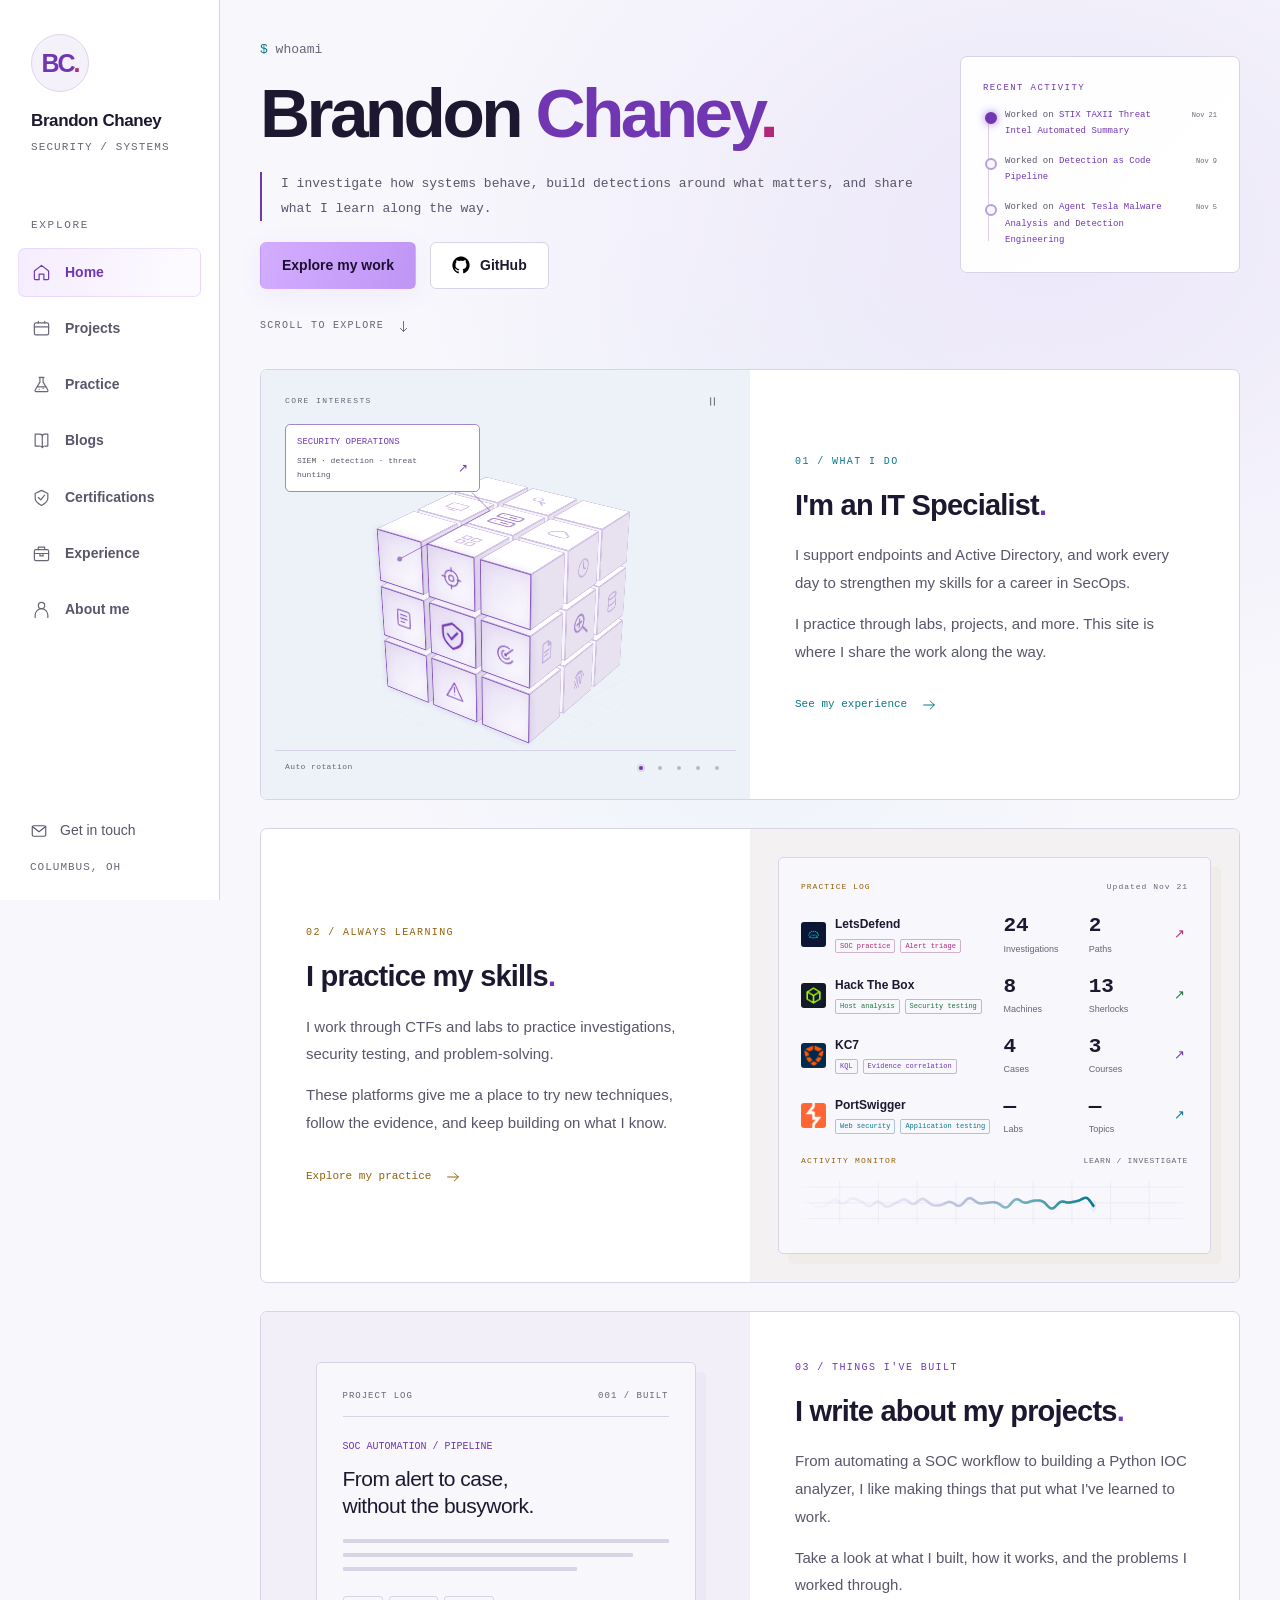
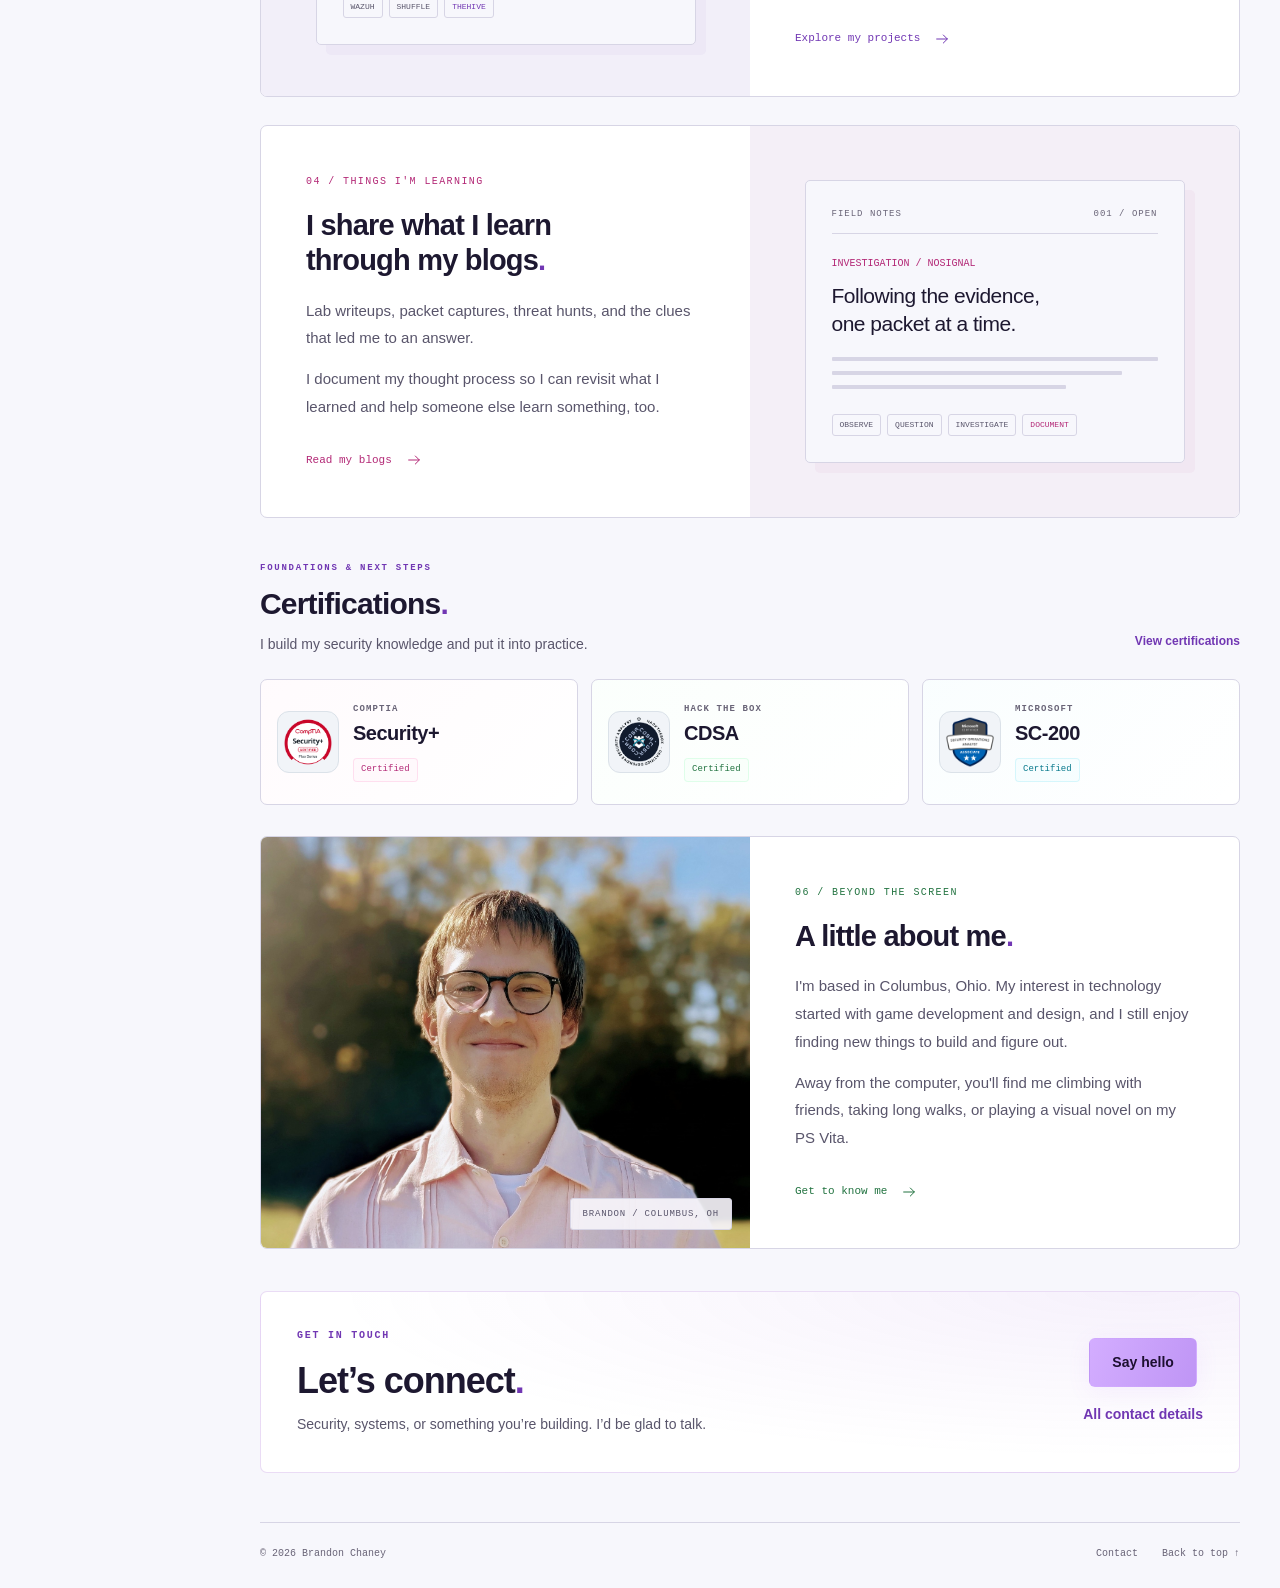
==== commit 9f0e4324: "Refresh public activity, field notes, and training stats" ====
--- a/index.html
+++ b/index.html
@@ -23,7 +23,7 @@
  </aside>
 <header class="mobile-bar"><a href="index.html" class="mobile-brand">BC<span>.</span></a><span class="mobile-title">Brandon Chaney</span><button class="menu-toggle" aria-expanded="false" aria-controls="mobile-nav" aria-label="Open navigation"><span></span><span></span></button><nav id="mobile-nav" class="mobile-nav" aria-label="Mobile navigation" hidden><a href="index.html" class="active" aria-current="page"><svg viewBox="0 0 24 24" fill="none" stroke="currentColor" stroke-width="1.5" stroke-linecap="round" stroke-linejoin="round" aria-hidden="true"><path d="m3 10 9-7 9 7v10a1 1 0 0 1-1 1h-5v-7H9v7H4a1 1 0 0 1-1-1z"/></svg><span>Home</span></a><a href="projects.html"><svg viewBox="0 0 24 24" fill="none" stroke="currentColor" stroke-width="1.5" stroke-linecap="round" stroke-linejoin="round" aria-hidden="true"><rect x="3" y="5" width="18" height="15" rx="2"/><path d="M3 10h18M8 5V3m8 2V3"/></svg><span>Projects</span></a><a href="practice.html"><svg viewBox="0 0 24 24" fill="none" stroke="currentColor" stroke-width="1.5" stroke-linecap="round" stroke-linejoin="round" aria-hidden="true"><path d="M9 3h6m-5 0v6L4 19a1.3 1.3 0 0 0 1 2h14a1.3 1.3 0 0 0 1-2L14 9V3M7 15h10"/><path d="M9 18h.01M14 17h.01"/></svg><span>Practice</span></a><a href="blogs.html"><svg viewBox="0 0 24 24" fill="none" stroke="currentColor" stroke-width="1.5" stroke-linecap="round" stroke-linejoin="round" aria-hidden="true"><path d="M4 4h6a3 3 0 0 1 3 3v14a4 4 0 0 0-4-2H4zM13 7a3 3 0 0 1 3-3h4v15h-3a4 4 0 0 0-4 2"/></svg><span>Blogs</span></a><a href="certifications.html"><svg viewBox="0 0 24 24" fill="none" stroke="currentColor" stroke-width="1.5" stroke-linecap="round" stroke-linejoin="round" aria-hidden="true"><path d="m12 3 8 4v6c0 4-4 7-8 9-4-2-8-5-8-9V7z"/><path d="m8 12 3 3 5-6"/></svg><span>Certifications</span></a><a href="experience.html"><svg viewBox="0 0 24 24" fill="none" stroke="currentColor" stroke-width="1.5" stroke-linecap="round" stroke-linejoin="round" aria-hidden="true"><rect x="3" y="7" width="18" height="14" rx="2"/><path d="M8 7V4h8v3M3 12h18m-11 0v3h4v-3"/></svg><span>Experience</span></a><a href="about.html"><svg viewBox="0 0 24 24" fill="none" stroke="currentColor" stroke-width="1.5" stroke-linecap="round" stroke-linejoin="round" aria-hidden="true"><circle cx="12" cy="7" r="4"/><path d="M4 22v-3a8 8 0 0 1 16 0v3"/></svg><span>About me</span></a><a href="contact.html"><svg viewBox="0 0 24 24" fill="none" stroke="currentColor" stroke-width="1.5" stroke-linecap="round" stroke-linejoin="round" aria-hidden="true"><rect x="3" y="5" width="18" height="14" rx="2"/><path d="m3 6 9 7 9-7"/></svg><span>Contact</span></a></nav></header>
   <main id="main" tabindex="-1">
-    <section class="home-hero" aria-labelledby="hero-title"><div class="home-hero-layout"><div class="home-hero-copy"><p class="terminal-text" aria-label="$ whoami"><span aria-hidden="true">$</span> whoami</p><h1 id="hero-title" aria-label="Brandon Chaney"><span class="name-replay-target" aria-hidden="true">Brandon</span> <span class="surname name-replay-target" aria-hidden="true">Chaney<span class="name-dot">.</span></span></h1><p class="hero-description description-pipe">I investigate how systems behave, build detections around what matters, and share what I learn along the way.</p><div class="hero-actions"><a class="button button-primary" href="projects.html">Explore my work</a><a class="button button-outline github-button" href="https://github.com/bran-dot-flake" target="_blank" rel="noopener noreferrer"><img class="github-logo" src="assets/github.svg" width="18" height="18" alt="" aria-hidden="true">GitHub</a></div></div><aside class="home-hero-side" aria-label="Recent activity"><div class="hero-activity" aria-labelledby="hero-activity-title"><h2 id="hero-activity-title">RECENT ACTIVITY</h2><ul class="recent-actions" data-recent-actions><li class="recent-action"><a href="https://github.com/bran-dot-flake/STIX-TAXII-Threat-Intel-Automated-Summary" target="_blank" rel="noopener noreferrer" title="Worked on STIX TAXII Threat Intel Automated Summary · An autonomous threat intelligence pipeline that uses STIX/TAXII servers with MISP, OpenCTI, and a local LLM to generate weekly reports.">Worked on STIX TAXII Threat Intel Automated Summary</a><time datetime="2026-11-20T08:10:24+00:00" title="Nov 20, 2026 03:10 AM ET">Nov 20</time></li><li class="recent-action"><a href="https://github.com/bran-dot-flake/Detection-as-Code-Pipeline" target="_blank" rel="noopener noreferrer" title="Worked on Detection as Code Pipeline · A CI/CD pipeline that tests detection rules and auto-deploys if the rule passes. Utilizes Splunk REST API.">Worked on Detection as Code Pipeline</a><time datetime="2026-11-09T19:03:00+00:00" title="Nov 09, 2026 02:03 PM ET">Nov 9</time></li><li class="recent-action"><a href="https://github.com/bran-dot-flake/Agent-Tesla-Malware-Analysis-and-Detection-Engineering" target="_blank" rel="noopener noreferrer" title="Worked on Agent Tesla Malware Analysis and Detection Engineering · Analyzed Agent Tesla malware and developed YARA and Sigma rules to detect its behavior.">Worked on Agent Tesla Malware Analysis and Detection Engineering</a><time datetime="2026-11-05T20:07:05+00:00" title="Nov 05, 2026 03:07 PM ET">Nov 5</time></li></ul></div></aside></div><a class="explore-link" href="#explore">SCROLL TO EXPLORE<svg viewBox="0 0 24 24" fill="none" stroke="currentColor" stroke-width="1.5" stroke-linecap="round" stroke-linejoin="round" aria-hidden="true"><path d="M12 4v16m-5-5 5 5 5-5"/></svg></a></section>
+    <section class="home-hero" aria-labelledby="hero-title"><div class="home-hero-layout"><div class="home-hero-copy"><p class="terminal-text" aria-label="$ whoami"><span aria-hidden="true">$</span> whoami</p><h1 id="hero-title" aria-label="Brandon Chaney"><span class="name-replay-target" aria-hidden="true">Brandon</span> <span class="surname name-replay-target" aria-hidden="true">Chaney<span class="name-dot">.</span></span></h1><p class="hero-description description-pipe">I investigate how systems behave, build detections around what matters, and share what I learn along the way.</p><div class="hero-actions"><a class="button button-primary" href="projects.html">Explore my work</a><a class="button button-outline github-button" href="https://github.com/bran-dot-flake" target="_blank" rel="noopener noreferrer"><img class="github-logo" src="assets/github.svg" width="18" height="18" alt="" aria-hidden="true">GitHub</a></div></div><aside class="home-hero-side" aria-label="Recent activity"><div class="hero-activity" aria-labelledby="hero-activity-title"><h2 id="hero-activity-title">RECENT ACTIVITY</h2><ul class="recent-actions" data-recent-actions><li class="recent-action"><a href="https://github.com/bran-dot-flake/STIX-TAXII-Threat-Intel-Automated-Summary" target="_blank" rel="noopener noreferrer" title="Worked on STIX TAXII Threat Intel Automated Summary · An autonomous threat intelligence pipeline that uses STIX/TAXII servers with MISP, OpenCTI, and a local LLM to generate weekly reports.">Worked on STIX TAXII Threat Intel Automated Summary</a><time datetime="2026-11-21T08:09:16+00:00" title="Nov 21, 2026 03:09 AM ET">Nov 21</time></li><li class="recent-action"><a href="https://github.com/bran-dot-flake/Detection-as-Code-Pipeline" target="_blank" rel="noopener noreferrer" title="Worked on Detection as Code Pipeline · A CI/CD pipeline that tests detection rules and auto-deploys if the rule passes. Utilizes Splunk REST API.">Worked on Detection as Code Pipeline</a><time datetime="2026-11-09T19:03:00+00:00" title="Nov 09, 2026 02:03 PM ET">Nov 9</time></li><li class="recent-action"><a href="https://github.com/bran-dot-flake/Agent-Tesla-Malware-Analysis-and-Detection-Engineering" target="_blank" rel="noopener noreferrer" title="Worked on Agent Tesla Malware Analysis and Detection Engineering · Analyzed Agent Tesla malware and developed YARA and Sigma rules to detect its behavior.">Worked on Agent Tesla Malware Analysis and Detection Engineering</a><time datetime="2026-11-05T20:07:05+00:00" title="Nov 05, 2026 03:07 PM ET">Nov 5</time></li></ul></div></aside></div><a class="explore-link" href="#explore">SCROLL TO EXPLORE<svg viewBox="0 0 24 24" fill="none" stroke="currentColor" stroke-width="1.5" stroke-linecap="round" stroke-linejoin="round" aria-hidden="true"><path d="M12 4v16m-5-5 5 5 5-5"/></svg></a></section>
 
     <div class="home-content" id="explore">
       <article data-card-href="experience.html" class="intro-card experience-intro" aria-labelledby="experience-title">
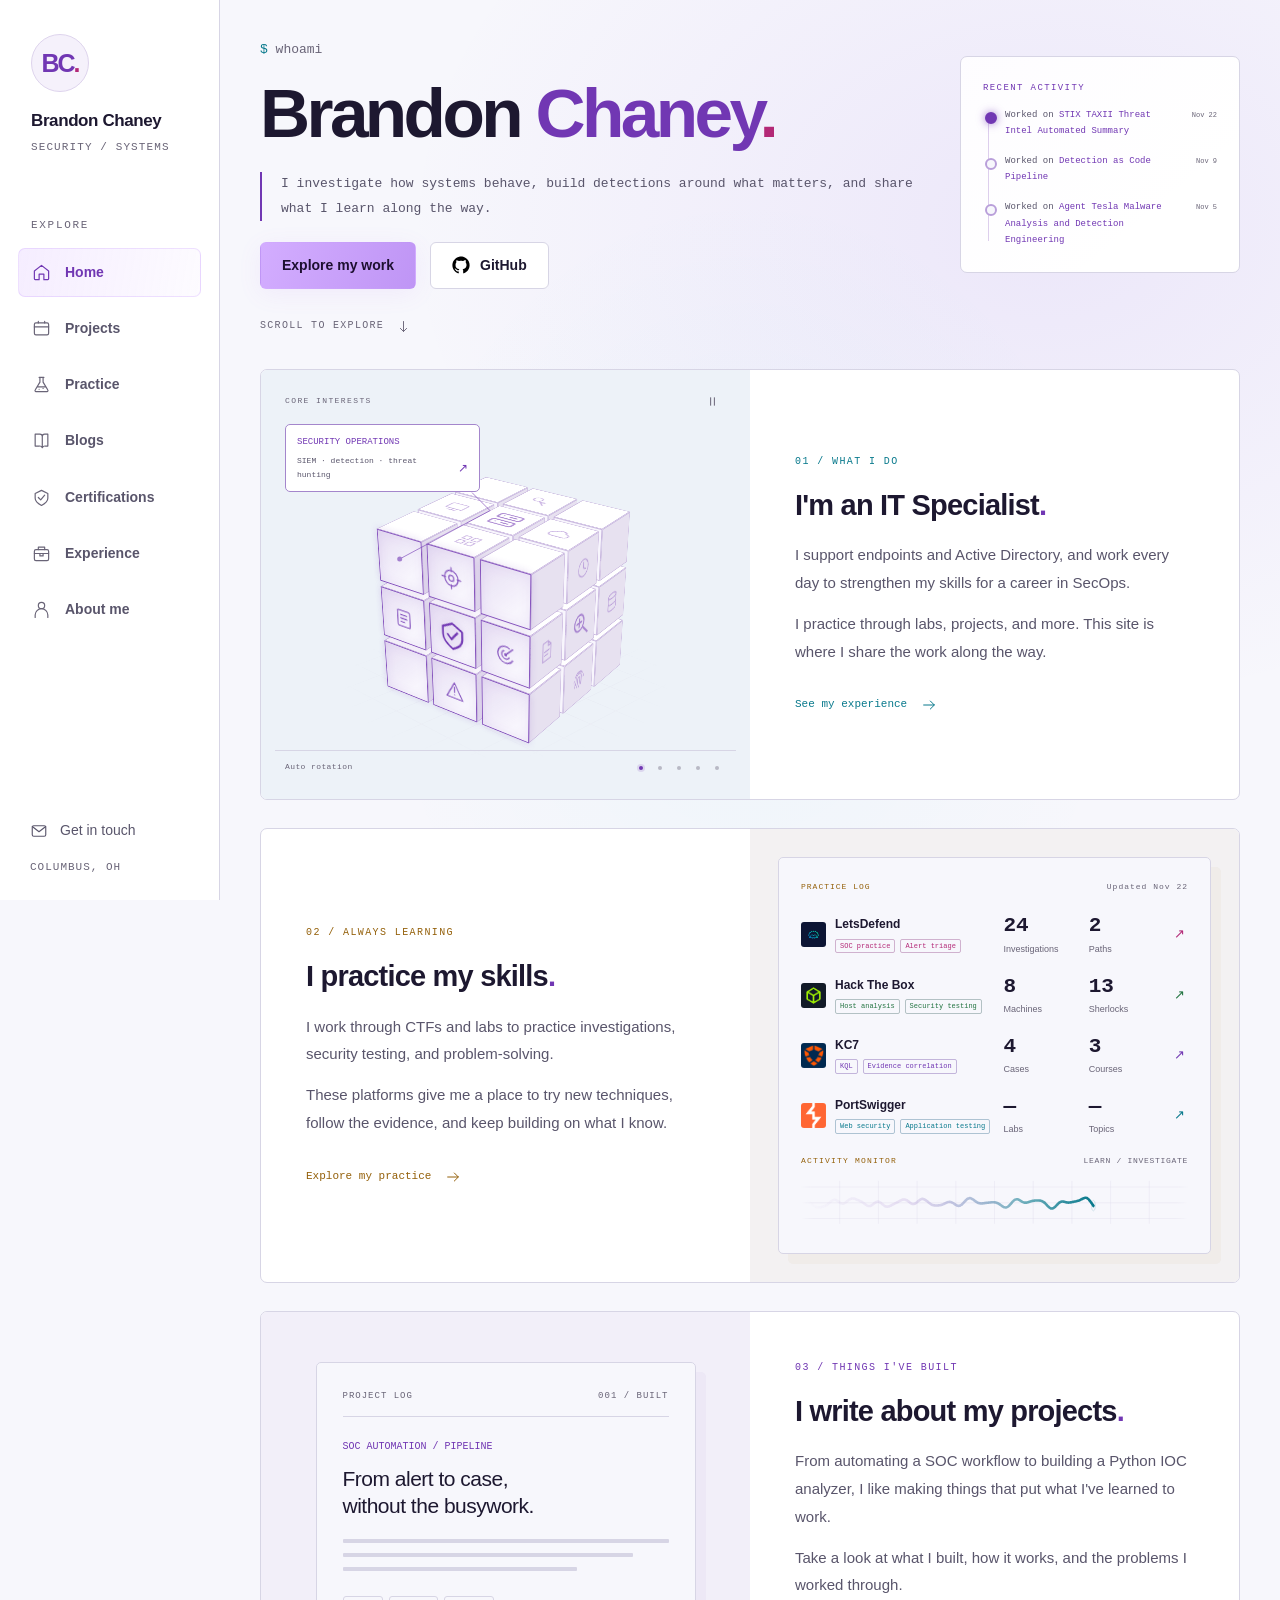
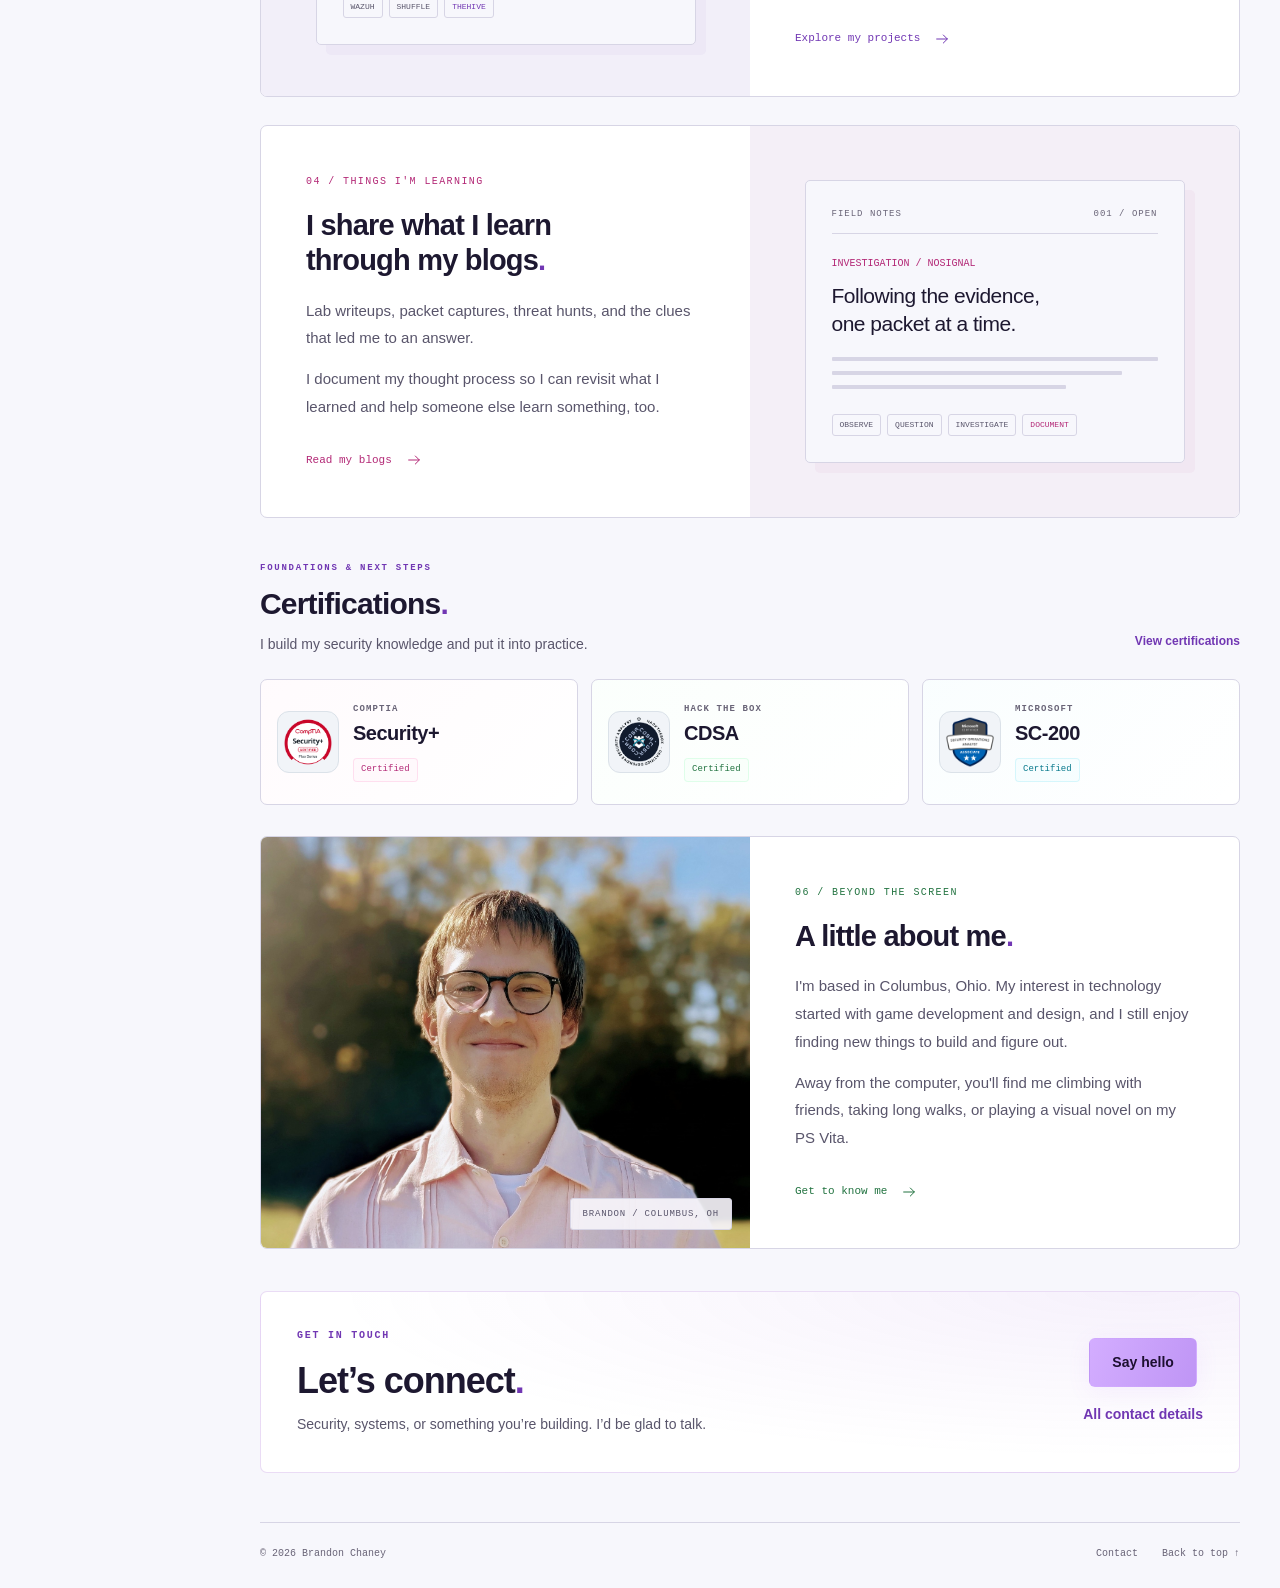
==== commit 11cc691c: "Refresh public activity, field notes, and training stats" ====
--- a/index.html
+++ b/index.html
@@ -23,7 +23,7 @@
  </aside>
 <header class="mobile-bar"><a href="index.html" class="mobile-brand">BC<span>.</span></a><span class="mobile-title">Brandon Chaney</span><button class="menu-toggle" aria-expanded="false" aria-controls="mobile-nav" aria-label="Open navigation"><span></span><span></span></button><nav id="mobile-nav" class="mobile-nav" aria-label="Mobile navigation" hidden><a href="index.html" class="active" aria-current="page"><svg viewBox="0 0 24 24" fill="none" stroke="currentColor" stroke-width="1.5" stroke-linecap="round" stroke-linejoin="round" aria-hidden="true"><path d="m3 10 9-7 9 7v10a1 1 0 0 1-1 1h-5v-7H9v7H4a1 1 0 0 1-1-1z"/></svg><span>Home</span></a><a href="projects.html"><svg viewBox="0 0 24 24" fill="none" stroke="currentColor" stroke-width="1.5" stroke-linecap="round" stroke-linejoin="round" aria-hidden="true"><rect x="3" y="5" width="18" height="15" rx="2"/><path d="M3 10h18M8 5V3m8 2V3"/></svg><span>Projects</span></a><a href="practice.html"><svg viewBox="0 0 24 24" fill="none" stroke="currentColor" stroke-width="1.5" stroke-linecap="round" stroke-linejoin="round" aria-hidden="true"><path d="M9 3h6m-5 0v6L4 19a1.3 1.3 0 0 0 1 2h14a1.3 1.3 0 0 0 1-2L14 9V3M7 15h10"/><path d="M9 18h.01M14 17h.01"/></svg><span>Practice</span></a><a href="blogs.html"><svg viewBox="0 0 24 24" fill="none" stroke="currentColor" stroke-width="1.5" stroke-linecap="round" stroke-linejoin="round" aria-hidden="true"><path d="M4 4h6a3 3 0 0 1 3 3v14a4 4 0 0 0-4-2H4zM13 7a3 3 0 0 1 3-3h4v15h-3a4 4 0 0 0-4 2"/></svg><span>Blogs</span></a><a href="certifications.html"><svg viewBox="0 0 24 24" fill="none" stroke="currentColor" stroke-width="1.5" stroke-linecap="round" stroke-linejoin="round" aria-hidden="true"><path d="m12 3 8 4v6c0 4-4 7-8 9-4-2-8-5-8-9V7z"/><path d="m8 12 3 3 5-6"/></svg><span>Certifications</span></a><a href="experience.html"><svg viewBox="0 0 24 24" fill="none" stroke="currentColor" stroke-width="1.5" stroke-linecap="round" stroke-linejoin="round" aria-hidden="true"><rect x="3" y="7" width="18" height="14" rx="2"/><path d="M8 7V4h8v3M3 12h18m-11 0v3h4v-3"/></svg><span>Experience</span></a><a href="about.html"><svg viewBox="0 0 24 24" fill="none" stroke="currentColor" stroke-width="1.5" stroke-linecap="round" stroke-linejoin="round" aria-hidden="true"><circle cx="12" cy="7" r="4"/><path d="M4 22v-3a8 8 0 0 1 16 0v3"/></svg><span>About me</span></a><a href="contact.html"><svg viewBox="0 0 24 24" fill="none" stroke="currentColor" stroke-width="1.5" stroke-linecap="round" stroke-linejoin="round" aria-hidden="true"><rect x="3" y="5" width="18" height="14" rx="2"/><path d="m3 6 9 7 9-7"/></svg><span>Contact</span></a></nav></header>
   <main id="main" tabindex="-1">
-    <section class="home-hero" aria-labelledby="hero-title"><div class="home-hero-layout"><div class="home-hero-copy"><p class="terminal-text" aria-label="$ whoami"><span aria-hidden="true">$</span> whoami</p><h1 id="hero-title" aria-label="Brandon Chaney"><span class="name-replay-target" aria-hidden="true">Brandon</span> <span class="surname name-replay-target" aria-hidden="true">Chaney<span class="name-dot">.</span></span></h1><p class="hero-description description-pipe">I investigate how systems behave, build detections around what matters, and share what I learn along the way.</p><div class="hero-actions"><a class="button button-primary" href="projects.html">Explore my work</a><a class="button button-outline github-button" href="https://github.com/bran-dot-flake" target="_blank" rel="noopener noreferrer"><img class="github-logo" src="assets/github.svg" width="18" height="18" alt="" aria-hidden="true">GitHub</a></div></div><aside class="home-hero-side" aria-label="Recent activity"><div class="hero-activity" aria-labelledby="hero-activity-title"><h2 id="hero-activity-title">RECENT ACTIVITY</h2><ul class="recent-actions" data-recent-actions><li class="recent-action"><a href="https://github.com/bran-dot-flake/STIX-TAXII-Threat-Intel-Automated-Summary" target="_blank" rel="noopener noreferrer" title="Worked on STIX TAXII Threat Intel Automated Summary · An autonomous threat intelligence pipeline that uses STIX/TAXII servers with MISP, OpenCTI, and a local LLM to generate weekly reports.">Worked on STIX TAXII Threat Intel Automated Summary</a><time datetime="2026-11-21T08:09:16+00:00" title="Nov 21, 2026 03:09 AM ET">Nov 21</time></li><li class="recent-action"><a href="https://github.com/bran-dot-flake/Detection-as-Code-Pipeline" target="_blank" rel="noopener noreferrer" title="Worked on Detection as Code Pipeline · A CI/CD pipeline that tests detection rules and auto-deploys if the rule passes. Utilizes Splunk REST API.">Worked on Detection as Code Pipeline</a><time datetime="2026-11-09T19:03:00+00:00" title="Nov 09, 2026 02:03 PM ET">Nov 9</time></li><li class="recent-action"><a href="https://github.com/bran-dot-flake/Agent-Tesla-Malware-Analysis-and-Detection-Engineering" target="_blank" rel="noopener noreferrer" title="Worked on Agent Tesla Malware Analysis and Detection Engineering · Analyzed Agent Tesla malware and developed YARA and Sigma rules to detect its behavior.">Worked on Agent Tesla Malware Analysis and Detection Engineering</a><time datetime="2026-11-05T20:07:05+00:00" title="Nov 05, 2026 03:07 PM ET">Nov 5</time></li></ul></div></aside></div><a class="explore-link" href="#explore">SCROLL TO EXPLORE<svg viewBox="0 0 24 24" fill="none" stroke="currentColor" stroke-width="1.5" stroke-linecap="round" stroke-linejoin="round" aria-hidden="true"><path d="M12 4v16m-5-5 5 5 5-5"/></svg></a></section>
+    <section class="home-hero" aria-labelledby="hero-title"><div class="home-hero-layout"><div class="home-hero-copy"><p class="terminal-text" aria-label="$ whoami"><span aria-hidden="true">$</span> whoami</p><h1 id="hero-title" aria-label="Brandon Chaney"><span class="name-replay-target" aria-hidden="true">Brandon</span> <span class="surname name-replay-target" aria-hidden="true">Chaney<span class="name-dot">.</span></span></h1><p class="hero-description description-pipe">I investigate how systems behave, build detections around what matters, and share what I learn along the way.</p><div class="hero-actions"><a class="button button-primary" href="projects.html">Explore my work</a><a class="button button-outline github-button" href="https://github.com/bran-dot-flake" target="_blank" rel="noopener noreferrer"><img class="github-logo" src="assets/github.svg" width="18" height="18" alt="" aria-hidden="true">GitHub</a></div></div><aside class="home-hero-side" aria-label="Recent activity"><div class="hero-activity" aria-labelledby="hero-activity-title"><h2 id="hero-activity-title">RECENT ACTIVITY</h2><ul class="recent-actions" data-recent-actions><li class="recent-action"><a href="https://github.com/bran-dot-flake/STIX-TAXII-Threat-Intel-Automated-Summary" target="_blank" rel="noopener noreferrer" title="Worked on STIX TAXII Threat Intel Automated Summary · An autonomous threat intelligence pipeline that uses STIX/TAXII servers with MISP, OpenCTI, and a local LLM to generate weekly reports.">Worked on STIX TAXII Threat Intel Automated Summary</a><time datetime="2026-11-22T08:05:53+00:00" title="Nov 22, 2026 03:05 AM ET">Nov 22</time></li><li class="recent-action"><a href="https://github.com/bran-dot-flake/Detection-as-Code-Pipeline" target="_blank" rel="noopener noreferrer" title="Worked on Detection as Code Pipeline · A CI/CD pipeline that tests detection rules and auto-deploys if the rule passes. Utilizes Splunk REST API.">Worked on Detection as Code Pipeline</a><time datetime="2026-11-09T19:03:00+00:00" title="Nov 09, 2026 02:03 PM ET">Nov 9</time></li><li class="recent-action"><a href="https://github.com/bran-dot-flake/Agent-Tesla-Malware-Analysis-and-Detection-Engineering" target="_blank" rel="noopener noreferrer" title="Worked on Agent Tesla Malware Analysis and Detection Engineering · Analyzed Agent Tesla malware and developed YARA and Sigma rules to detect its behavior.">Worked on Agent Tesla Malware Analysis and Detection Engineering</a><time datetime="2026-11-05T20:07:05+00:00" title="Nov 05, 2026 03:07 PM ET">Nov 5</time></li></ul></div></aside></div><a class="explore-link" href="#explore">SCROLL TO EXPLORE<svg viewBox="0 0 24 24" fill="none" stroke="currentColor" stroke-width="1.5" stroke-linecap="round" stroke-linejoin="round" aria-hidden="true"><path d="M12 4v16m-5-5 5 5 5-5"/></svg></a></section>
 
     <div class="home-content" id="explore">
       <article data-card-href="experience.html" class="intro-card experience-intro" aria-labelledby="experience-title">
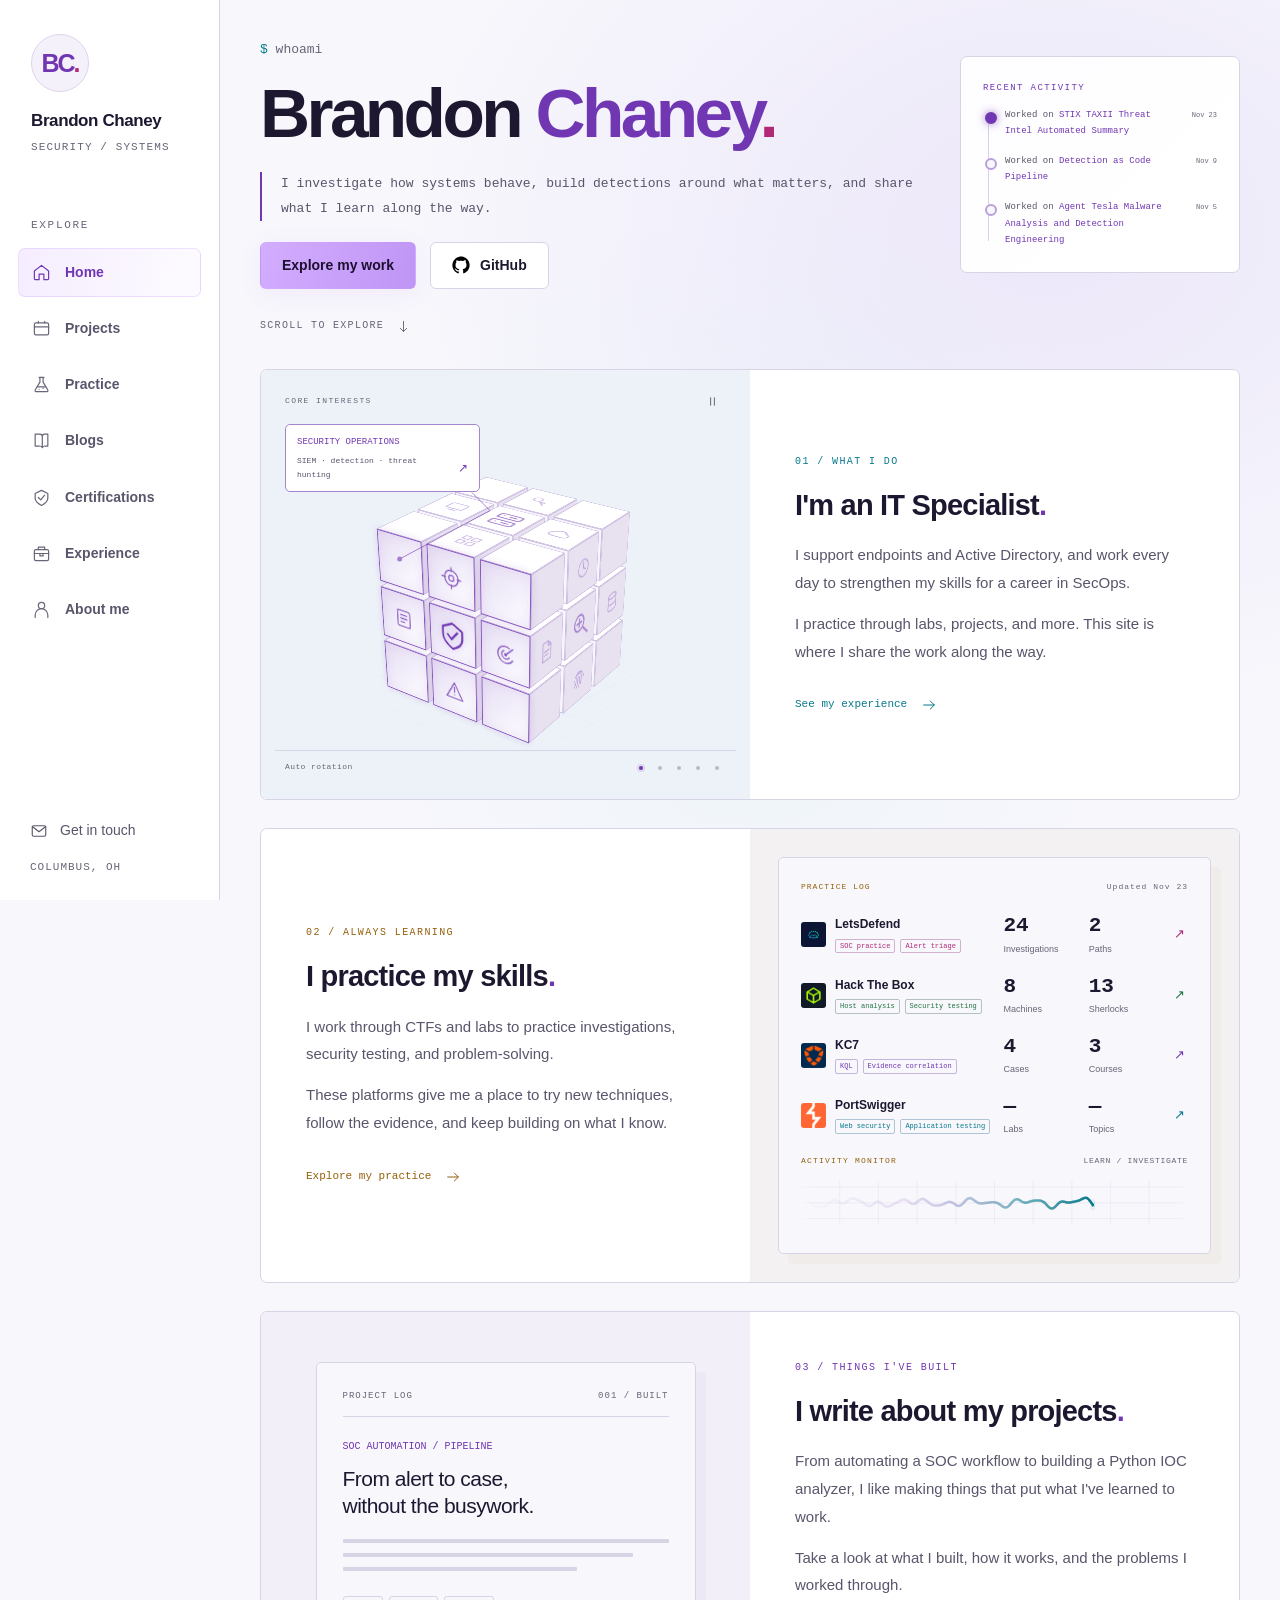
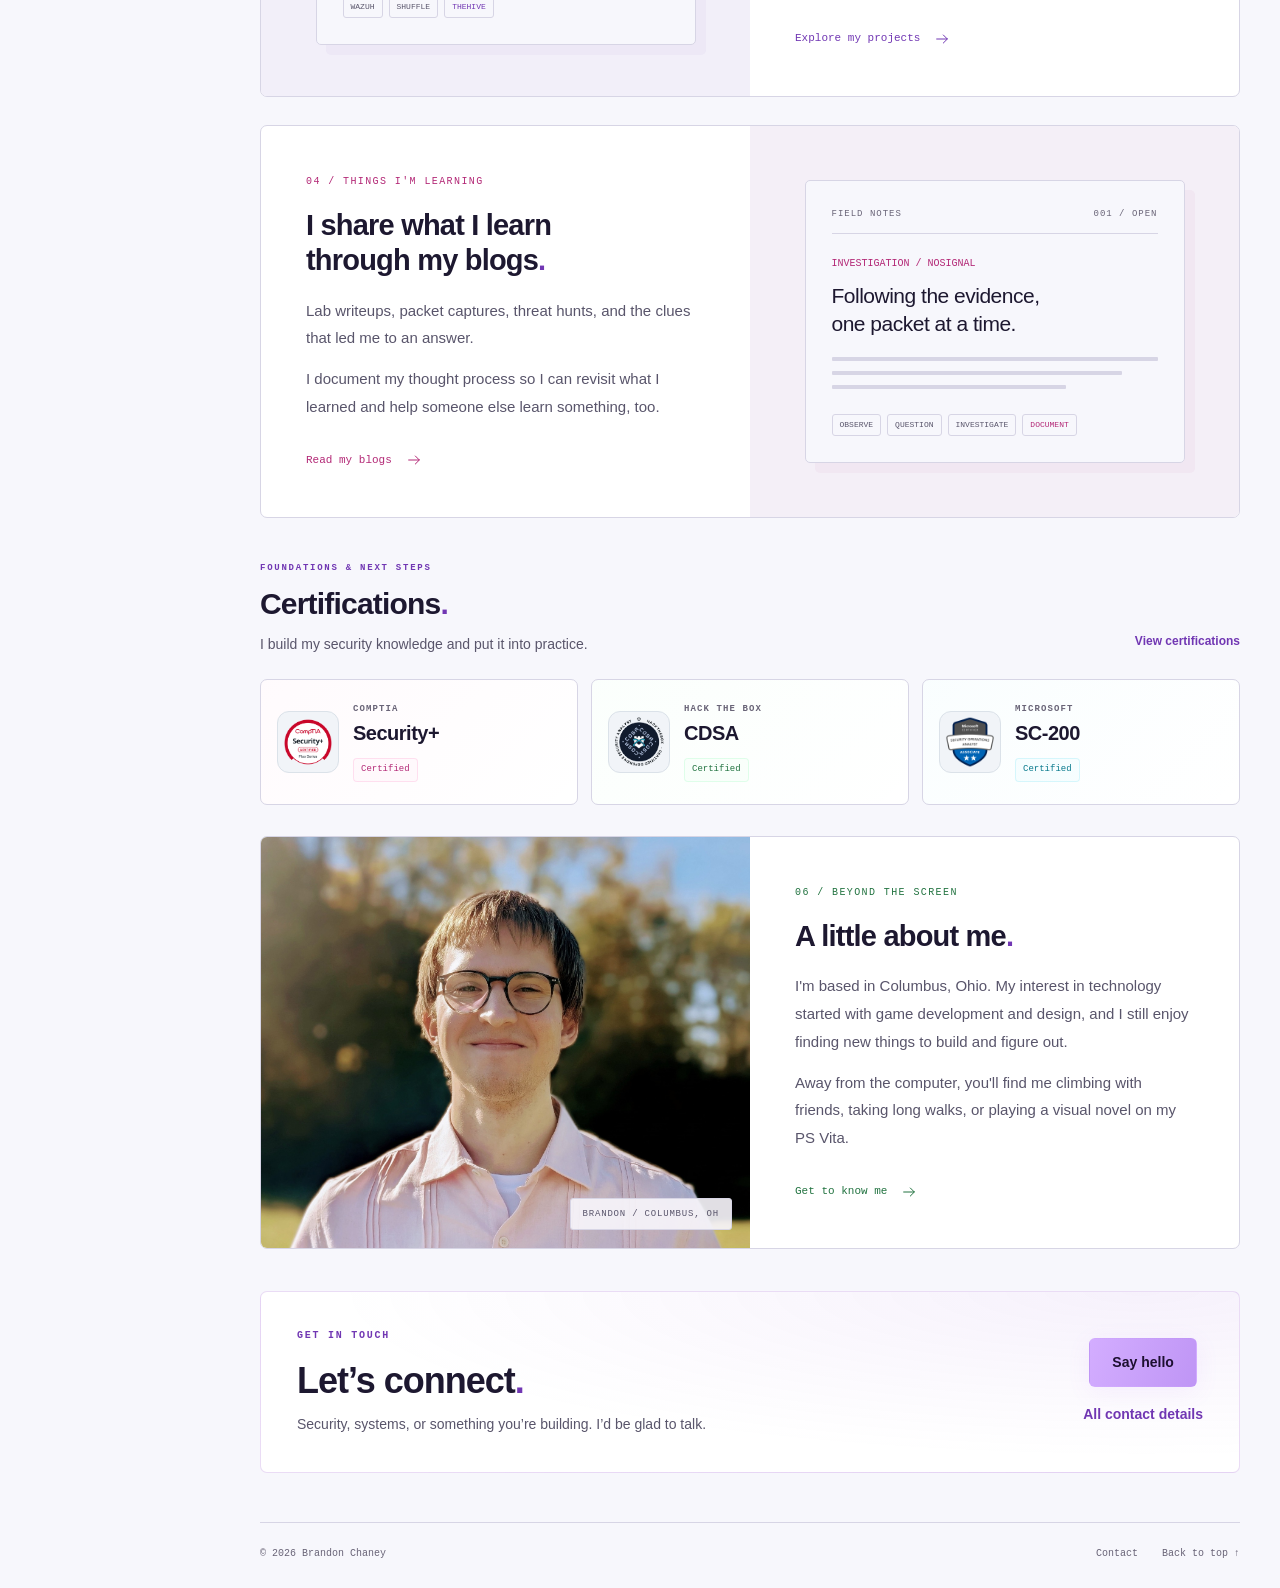
==== commit 15512987: "Refresh public activity, field notes, and training stats" ====
--- a/index.html
+++ b/index.html
@@ -23,7 +23,7 @@
  </aside>
 <header class="mobile-bar"><a href="index.html" class="mobile-brand">BC<span>.</span></a><span class="mobile-title">Brandon Chaney</span><button class="menu-toggle" aria-expanded="false" aria-controls="mobile-nav" aria-label="Open navigation"><span></span><span></span></button><nav id="mobile-nav" class="mobile-nav" aria-label="Mobile navigation" hidden><a href="index.html" class="active" aria-current="page"><svg viewBox="0 0 24 24" fill="none" stroke="currentColor" stroke-width="1.5" stroke-linecap="round" stroke-linejoin="round" aria-hidden="true"><path d="m3 10 9-7 9 7v10a1 1 0 0 1-1 1h-5v-7H9v7H4a1 1 0 0 1-1-1z"/></svg><span>Home</span></a><a href="projects.html"><svg viewBox="0 0 24 24" fill="none" stroke="currentColor" stroke-width="1.5" stroke-linecap="round" stroke-linejoin="round" aria-hidden="true"><rect x="3" y="5" width="18" height="15" rx="2"/><path d="M3 10h18M8 5V3m8 2V3"/></svg><span>Projects</span></a><a href="practice.html"><svg viewBox="0 0 24 24" fill="none" stroke="currentColor" stroke-width="1.5" stroke-linecap="round" stroke-linejoin="round" aria-hidden="true"><path d="M9 3h6m-5 0v6L4 19a1.3 1.3 0 0 0 1 2h14a1.3 1.3 0 0 0 1-2L14 9V3M7 15h10"/><path d="M9 18h.01M14 17h.01"/></svg><span>Practice</span></a><a href="blogs.html"><svg viewBox="0 0 24 24" fill="none" stroke="currentColor" stroke-width="1.5" stroke-linecap="round" stroke-linejoin="round" aria-hidden="true"><path d="M4 4h6a3 3 0 0 1 3 3v14a4 4 0 0 0-4-2H4zM13 7a3 3 0 0 1 3-3h4v15h-3a4 4 0 0 0-4 2"/></svg><span>Blogs</span></a><a href="certifications.html"><svg viewBox="0 0 24 24" fill="none" stroke="currentColor" stroke-width="1.5" stroke-linecap="round" stroke-linejoin="round" aria-hidden="true"><path d="m12 3 8 4v6c0 4-4 7-8 9-4-2-8-5-8-9V7z"/><path d="m8 12 3 3 5-6"/></svg><span>Certifications</span></a><a href="experience.html"><svg viewBox="0 0 24 24" fill="none" stroke="currentColor" stroke-width="1.5" stroke-linecap="round" stroke-linejoin="round" aria-hidden="true"><rect x="3" y="7" width="18" height="14" rx="2"/><path d="M8 7V4h8v3M3 12h18m-11 0v3h4v-3"/></svg><span>Experience</span></a><a href="about.html"><svg viewBox="0 0 24 24" fill="none" stroke="currentColor" stroke-width="1.5" stroke-linecap="round" stroke-linejoin="round" aria-hidden="true"><circle cx="12" cy="7" r="4"/><path d="M4 22v-3a8 8 0 0 1 16 0v3"/></svg><span>About me</span></a><a href="contact.html"><svg viewBox="0 0 24 24" fill="none" stroke="currentColor" stroke-width="1.5" stroke-linecap="round" stroke-linejoin="round" aria-hidden="true"><rect x="3" y="5" width="18" height="14" rx="2"/><path d="m3 6 9 7 9-7"/></svg><span>Contact</span></a></nav></header>
   <main id="main" tabindex="-1">
-    <section class="home-hero" aria-labelledby="hero-title"><div class="home-hero-layout"><div class="home-hero-copy"><p class="terminal-text" aria-label="$ whoami"><span aria-hidden="true">$</span> whoami</p><h1 id="hero-title" aria-label="Brandon Chaney"><span class="name-replay-target" aria-hidden="true">Brandon</span> <span class="surname name-replay-target" aria-hidden="true">Chaney<span class="name-dot">.</span></span></h1><p class="hero-description description-pipe">I investigate how systems behave, build detections around what matters, and share what I learn along the way.</p><div class="hero-actions"><a class="button button-primary" href="projects.html">Explore my work</a><a class="button button-outline github-button" href="https://github.com/bran-dot-flake" target="_blank" rel="noopener noreferrer"><img class="github-logo" src="assets/github.svg" width="18" height="18" alt="" aria-hidden="true">GitHub</a></div></div><aside class="home-hero-side" aria-label="Recent activity"><div class="hero-activity" aria-labelledby="hero-activity-title"><h2 id="hero-activity-title">RECENT ACTIVITY</h2><ul class="recent-actions" data-recent-actions><li class="recent-action"><a href="https://github.com/bran-dot-flake/STIX-TAXII-Threat-Intel-Automated-Summary" target="_blank" rel="noopener noreferrer" title="Worked on STIX TAXII Threat Intel Automated Summary · An autonomous threat intelligence pipeline that uses STIX/TAXII servers with MISP, OpenCTI, and a local LLM to generate weekly reports.">Worked on STIX TAXII Threat Intel Automated Summary</a><time datetime="2026-11-22T08:05:53+00:00" title="Nov 22, 2026 03:05 AM ET">Nov 22</time></li><li class="recent-action"><a href="https://github.com/bran-dot-flake/Detection-as-Code-Pipeline" target="_blank" rel="noopener noreferrer" title="Worked on Detection as Code Pipeline · A CI/CD pipeline that tests detection rules and auto-deploys if the rule passes. Utilizes Splunk REST API.">Worked on Detection as Code Pipeline</a><time datetime="2026-11-09T19:03:00+00:00" title="Nov 09, 2026 02:03 PM ET">Nov 9</time></li><li class="recent-action"><a href="https://github.com/bran-dot-flake/Agent-Tesla-Malware-Analysis-and-Detection-Engineering" target="_blank" rel="noopener noreferrer" title="Worked on Agent Tesla Malware Analysis and Detection Engineering · Analyzed Agent Tesla malware and developed YARA and Sigma rules to detect its behavior.">Worked on Agent Tesla Malware Analysis and Detection Engineering</a><time datetime="2026-11-05T20:07:05+00:00" title="Nov 05, 2026 03:07 PM ET">Nov 5</time></li></ul></div></aside></div><a class="explore-link" href="#explore">SCROLL TO EXPLORE<svg viewBox="0 0 24 24" fill="none" stroke="currentColor" stroke-width="1.5" stroke-linecap="round" stroke-linejoin="round" aria-hidden="true"><path d="M12 4v16m-5-5 5 5 5-5"/></svg></a></section>
+    <section class="home-hero" aria-labelledby="hero-title"><div class="home-hero-layout"><div class="home-hero-copy"><p class="terminal-text" aria-label="$ whoami"><span aria-hidden="true">$</span> whoami</p><h1 id="hero-title" aria-label="Brandon Chaney"><span class="name-replay-target" aria-hidden="true">Brandon</span> <span class="surname name-replay-target" aria-hidden="true">Chaney<span class="name-dot">.</span></span></h1><p class="hero-description description-pipe">I investigate how systems behave, build detections around what matters, and share what I learn along the way.</p><div class="hero-actions"><a class="button button-primary" href="projects.html">Explore my work</a><a class="button button-outline github-button" href="https://github.com/bran-dot-flake" target="_blank" rel="noopener noreferrer"><img class="github-logo" src="assets/github.svg" width="18" height="18" alt="" aria-hidden="true">GitHub</a></div></div><aside class="home-hero-side" aria-label="Recent activity"><div class="hero-activity" aria-labelledby="hero-activity-title"><h2 id="hero-activity-title">RECENT ACTIVITY</h2><ul class="recent-actions" data-recent-actions><li class="recent-action"><a href="https://github.com/bran-dot-flake/STIX-TAXII-Threat-Intel-Automated-Summary" target="_blank" rel="noopener noreferrer" title="Worked on STIX TAXII Threat Intel Automated Summary · An autonomous threat intelligence pipeline that uses STIX/TAXII servers with MISP, OpenCTI, and a local LLM to generate weekly reports.">Worked on STIX TAXII Threat Intel Automated Summary</a><time datetime="2026-11-23T08:07:39+00:00" title="Nov 23, 2026 03:07 AM ET">Nov 23</time></li><li class="recent-action"><a href="https://github.com/bran-dot-flake/Detection-as-Code-Pipeline" target="_blank" rel="noopener noreferrer" title="Worked on Detection as Code Pipeline · A CI/CD pipeline that tests detection rules and auto-deploys if the rule passes. Utilizes Splunk REST API.">Worked on Detection as Code Pipeline</a><time datetime="2026-11-09T19:03:00+00:00" title="Nov 09, 2026 02:03 PM ET">Nov 9</time></li><li class="recent-action"><a href="https://github.com/bran-dot-flake/Agent-Tesla-Malware-Analysis-and-Detection-Engineering" target="_blank" rel="noopener noreferrer" title="Worked on Agent Tesla Malware Analysis and Detection Engineering · Analyzed Agent Tesla malware and developed YARA and Sigma rules to detect its behavior.">Worked on Agent Tesla Malware Analysis and Detection Engineering</a><time datetime="2026-11-05T20:07:05+00:00" title="Nov 05, 2026 03:07 PM ET">Nov 5</time></li></ul></div></aside></div><a class="explore-link" href="#explore">SCROLL TO EXPLORE<svg viewBox="0 0 24 24" fill="none" stroke="currentColor" stroke-width="1.5" stroke-linecap="round" stroke-linejoin="round" aria-hidden="true"><path d="M12 4v16m-5-5 5 5 5-5"/></svg></a></section>
 
     <div class="home-content" id="explore">
       <article data-card-href="experience.html" class="intro-card experience-intro" aria-labelledby="experience-title">
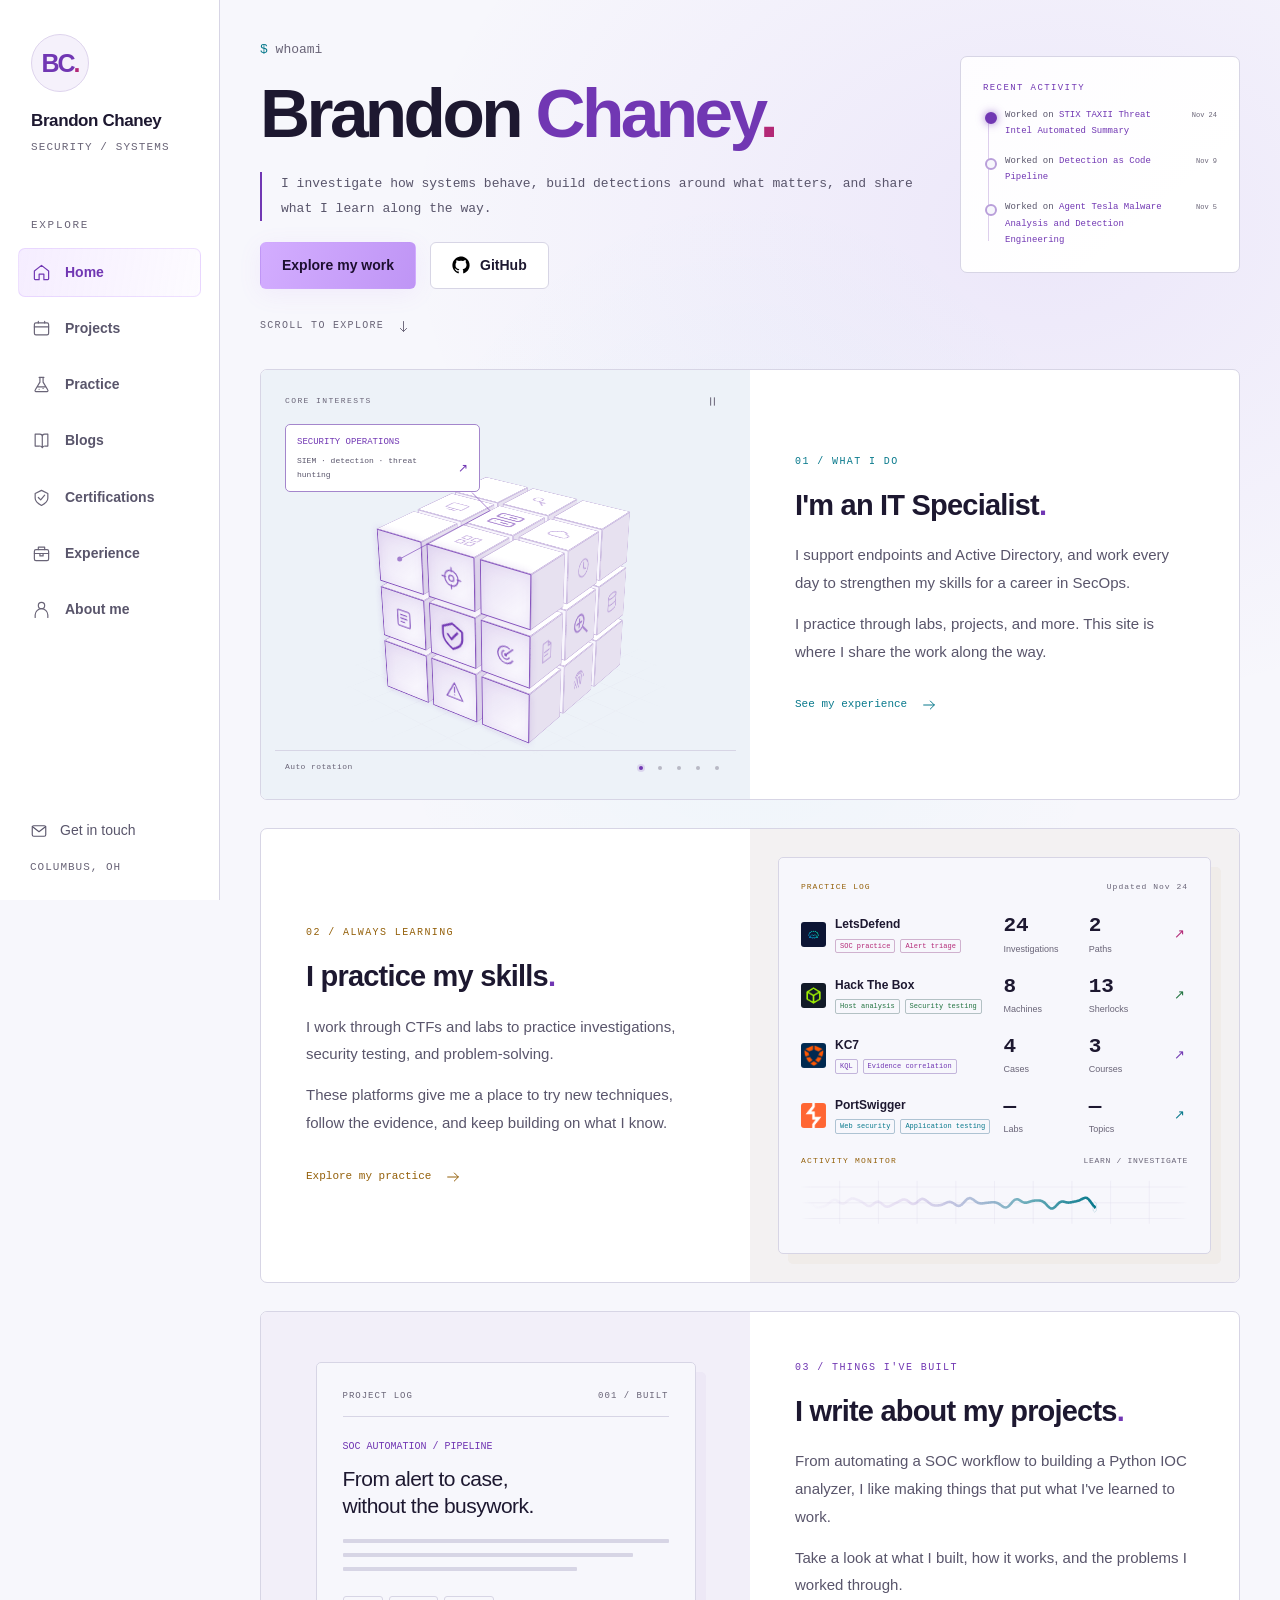
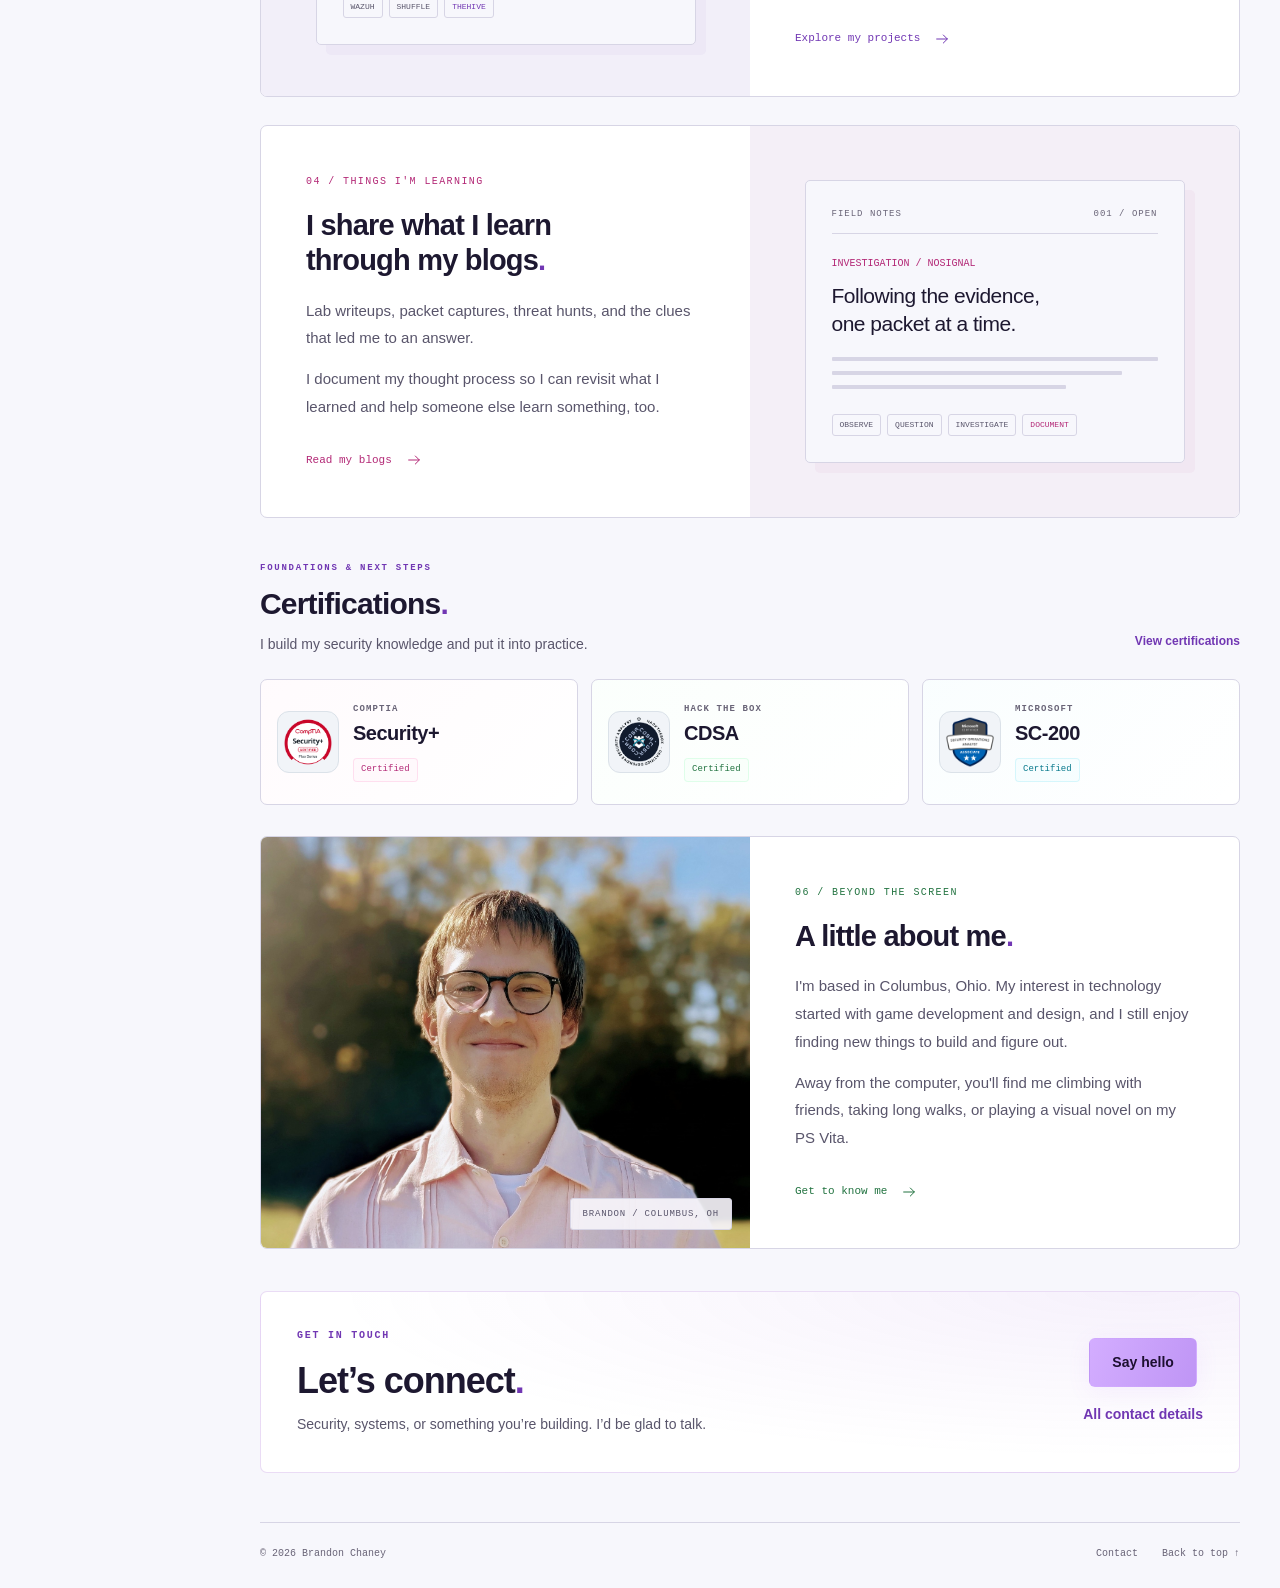
==== commit f46749cd: "Refresh public activity, field notes, and training stats" ====
--- a/index.html
+++ b/index.html
@@ -23,7 +23,7 @@
  </aside>
 <header class="mobile-bar"><a href="index.html" class="mobile-brand">BC<span>.</span></a><span class="mobile-title">Brandon Chaney</span><button class="menu-toggle" aria-expanded="false" aria-controls="mobile-nav" aria-label="Open navigation"><span></span><span></span></button><nav id="mobile-nav" class="mobile-nav" aria-label="Mobile navigation" hidden><a href="index.html" class="active" aria-current="page"><svg viewBox="0 0 24 24" fill="none" stroke="currentColor" stroke-width="1.5" stroke-linecap="round" stroke-linejoin="round" aria-hidden="true"><path d="m3 10 9-7 9 7v10a1 1 0 0 1-1 1h-5v-7H9v7H4a1 1 0 0 1-1-1z"/></svg><span>Home</span></a><a href="projects.html"><svg viewBox="0 0 24 24" fill="none" stroke="currentColor" stroke-width="1.5" stroke-linecap="round" stroke-linejoin="round" aria-hidden="true"><rect x="3" y="5" width="18" height="15" rx="2"/><path d="M3 10h18M8 5V3m8 2V3"/></svg><span>Projects</span></a><a href="practice.html"><svg viewBox="0 0 24 24" fill="none" stroke="currentColor" stroke-width="1.5" stroke-linecap="round" stroke-linejoin="round" aria-hidden="true"><path d="M9 3h6m-5 0v6L4 19a1.3 1.3 0 0 0 1 2h14a1.3 1.3 0 0 0 1-2L14 9V3M7 15h10"/><path d="M9 18h.01M14 17h.01"/></svg><span>Practice</span></a><a href="blogs.html"><svg viewBox="0 0 24 24" fill="none" stroke="currentColor" stroke-width="1.5" stroke-linecap="round" stroke-linejoin="round" aria-hidden="true"><path d="M4 4h6a3 3 0 0 1 3 3v14a4 4 0 0 0-4-2H4zM13 7a3 3 0 0 1 3-3h4v15h-3a4 4 0 0 0-4 2"/></svg><span>Blogs</span></a><a href="certifications.html"><svg viewBox="0 0 24 24" fill="none" stroke="currentColor" stroke-width="1.5" stroke-linecap="round" stroke-linejoin="round" aria-hidden="true"><path d="m12 3 8 4v6c0 4-4 7-8 9-4-2-8-5-8-9V7z"/><path d="m8 12 3 3 5-6"/></svg><span>Certifications</span></a><a href="experience.html"><svg viewBox="0 0 24 24" fill="none" stroke="currentColor" stroke-width="1.5" stroke-linecap="round" stroke-linejoin="round" aria-hidden="true"><rect x="3" y="7" width="18" height="14" rx="2"/><path d="M8 7V4h8v3M3 12h18m-11 0v3h4v-3"/></svg><span>Experience</span></a><a href="about.html"><svg viewBox="0 0 24 24" fill="none" stroke="currentColor" stroke-width="1.5" stroke-linecap="round" stroke-linejoin="round" aria-hidden="true"><circle cx="12" cy="7" r="4"/><path d="M4 22v-3a8 8 0 0 1 16 0v3"/></svg><span>About me</span></a><a href="contact.html"><svg viewBox="0 0 24 24" fill="none" stroke="currentColor" stroke-width="1.5" stroke-linecap="round" stroke-linejoin="round" aria-hidden="true"><rect x="3" y="5" width="18" height="14" rx="2"/><path d="m3 6 9 7 9-7"/></svg><span>Contact</span></a></nav></header>
   <main id="main" tabindex="-1">
-    <section class="home-hero" aria-labelledby="hero-title"><div class="home-hero-layout"><div class="home-hero-copy"><p class="terminal-text" aria-label="$ whoami"><span aria-hidden="true">$</span> whoami</p><h1 id="hero-title" aria-label="Brandon Chaney"><span class="name-replay-target" aria-hidden="true">Brandon</span> <span class="surname name-replay-target" aria-hidden="true">Chaney<span class="name-dot">.</span></span></h1><p class="hero-description description-pipe">I investigate how systems behave, build detections around what matters, and share what I learn along the way.</p><div class="hero-actions"><a class="button button-primary" href="projects.html">Explore my work</a><a class="button button-outline github-button" href="https://github.com/bran-dot-flake" target="_blank" rel="noopener noreferrer"><img class="github-logo" src="assets/github.svg" width="18" height="18" alt="" aria-hidden="true">GitHub</a></div></div><aside class="home-hero-side" aria-label="Recent activity"><div class="hero-activity" aria-labelledby="hero-activity-title"><h2 id="hero-activity-title">RECENT ACTIVITY</h2><ul class="recent-actions" data-recent-actions><li class="recent-action"><a href="https://github.com/bran-dot-flake/STIX-TAXII-Threat-Intel-Automated-Summary" target="_blank" rel="noopener noreferrer" title="Worked on STIX TAXII Threat Intel Automated Summary · An autonomous threat intelligence pipeline that uses STIX/TAXII servers with MISP, OpenCTI, and a local LLM to generate weekly reports.">Worked on STIX TAXII Threat Intel Automated Summary</a><time datetime="2026-11-23T08:07:39+00:00" title="Nov 23, 2026 03:07 AM ET">Nov 23</time></li><li class="recent-action"><a href="https://github.com/bran-dot-flake/Detection-as-Code-Pipeline" target="_blank" rel="noopener noreferrer" title="Worked on Detection as Code Pipeline · A CI/CD pipeline that tests detection rules and auto-deploys if the rule passes. Utilizes Splunk REST API.">Worked on Detection as Code Pipeline</a><time datetime="2026-11-09T19:03:00+00:00" title="Nov 09, 2026 02:03 PM ET">Nov 9</time></li><li class="recent-action"><a href="https://github.com/bran-dot-flake/Agent-Tesla-Malware-Analysis-and-Detection-Engineering" target="_blank" rel="noopener noreferrer" title="Worked on Agent Tesla Malware Analysis and Detection Engineering · Analyzed Agent Tesla malware and developed YARA and Sigma rules to detect its behavior.">Worked on Agent Tesla Malware Analysis and Detection Engineering</a><time datetime="2026-11-05T20:07:05+00:00" title="Nov 05, 2026 03:07 PM ET">Nov 5</time></li></ul></div></aside></div><a class="explore-link" href="#explore">SCROLL TO EXPLORE<svg viewBox="0 0 24 24" fill="none" stroke="currentColor" stroke-width="1.5" stroke-linecap="round" stroke-linejoin="round" aria-hidden="true"><path d="M12 4v16m-5-5 5 5 5-5"/></svg></a></section>
+    <section class="home-hero" aria-labelledby="hero-title"><div class="home-hero-layout"><div class="home-hero-copy"><p class="terminal-text" aria-label="$ whoami"><span aria-hidden="true">$</span> whoami</p><h1 id="hero-title" aria-label="Brandon Chaney"><span class="name-replay-target" aria-hidden="true">Brandon</span> <span class="surname name-replay-target" aria-hidden="true">Chaney<span class="name-dot">.</span></span></h1><p class="hero-description description-pipe">I investigate how systems behave, build detections around what matters, and share what I learn along the way.</p><div class="hero-actions"><a class="button button-primary" href="projects.html">Explore my work</a><a class="button button-outline github-button" href="https://github.com/bran-dot-flake" target="_blank" rel="noopener noreferrer"><img class="github-logo" src="assets/github.svg" width="18" height="18" alt="" aria-hidden="true">GitHub</a></div></div><aside class="home-hero-side" aria-label="Recent activity"><div class="hero-activity" aria-labelledby="hero-activity-title"><h2 id="hero-activity-title">RECENT ACTIVITY</h2><ul class="recent-actions" data-recent-actions><li class="recent-action"><a href="https://github.com/bran-dot-flake/STIX-TAXII-Threat-Intel-Automated-Summary" target="_blank" rel="noopener noreferrer" title="Worked on STIX TAXII Threat Intel Automated Summary · An autonomous threat intelligence pipeline that uses STIX/TAXII servers with MISP, OpenCTI, and a local LLM to generate weekly reports.">Worked on STIX TAXII Threat Intel Automated Summary</a><time datetime="2026-11-24T08:09:08+00:00" title="Nov 24, 2026 03:09 AM ET">Nov 24</time></li><li class="recent-action"><a href="https://github.com/bran-dot-flake/Detection-as-Code-Pipeline" target="_blank" rel="noopener noreferrer" title="Worked on Detection as Code Pipeline · A CI/CD pipeline that tests detection rules and auto-deploys if the rule passes. Utilizes Splunk REST API.">Worked on Detection as Code Pipeline</a><time datetime="2026-11-09T19:03:00+00:00" title="Nov 09, 2026 02:03 PM ET">Nov 9</time></li><li class="recent-action"><a href="https://github.com/bran-dot-flake/Agent-Tesla-Malware-Analysis-and-Detection-Engineering" target="_blank" rel="noopener noreferrer" title="Worked on Agent Tesla Malware Analysis and Detection Engineering · Analyzed Agent Tesla malware and developed YARA and Sigma rules to detect its behavior.">Worked on Agent Tesla Malware Analysis and Detection Engineering</a><time datetime="2026-11-05T20:07:05+00:00" title="Nov 05, 2026 03:07 PM ET">Nov 5</time></li></ul></div></aside></div><a class="explore-link" href="#explore">SCROLL TO EXPLORE<svg viewBox="0 0 24 24" fill="none" stroke="currentColor" stroke-width="1.5" stroke-linecap="round" stroke-linejoin="round" aria-hidden="true"><path d="M12 4v16m-5-5 5 5 5-5"/></svg></a></section>
 
     <div class="home-content" id="explore">
       <article data-card-href="experience.html" class="intro-card experience-intro" aria-labelledby="experience-title">
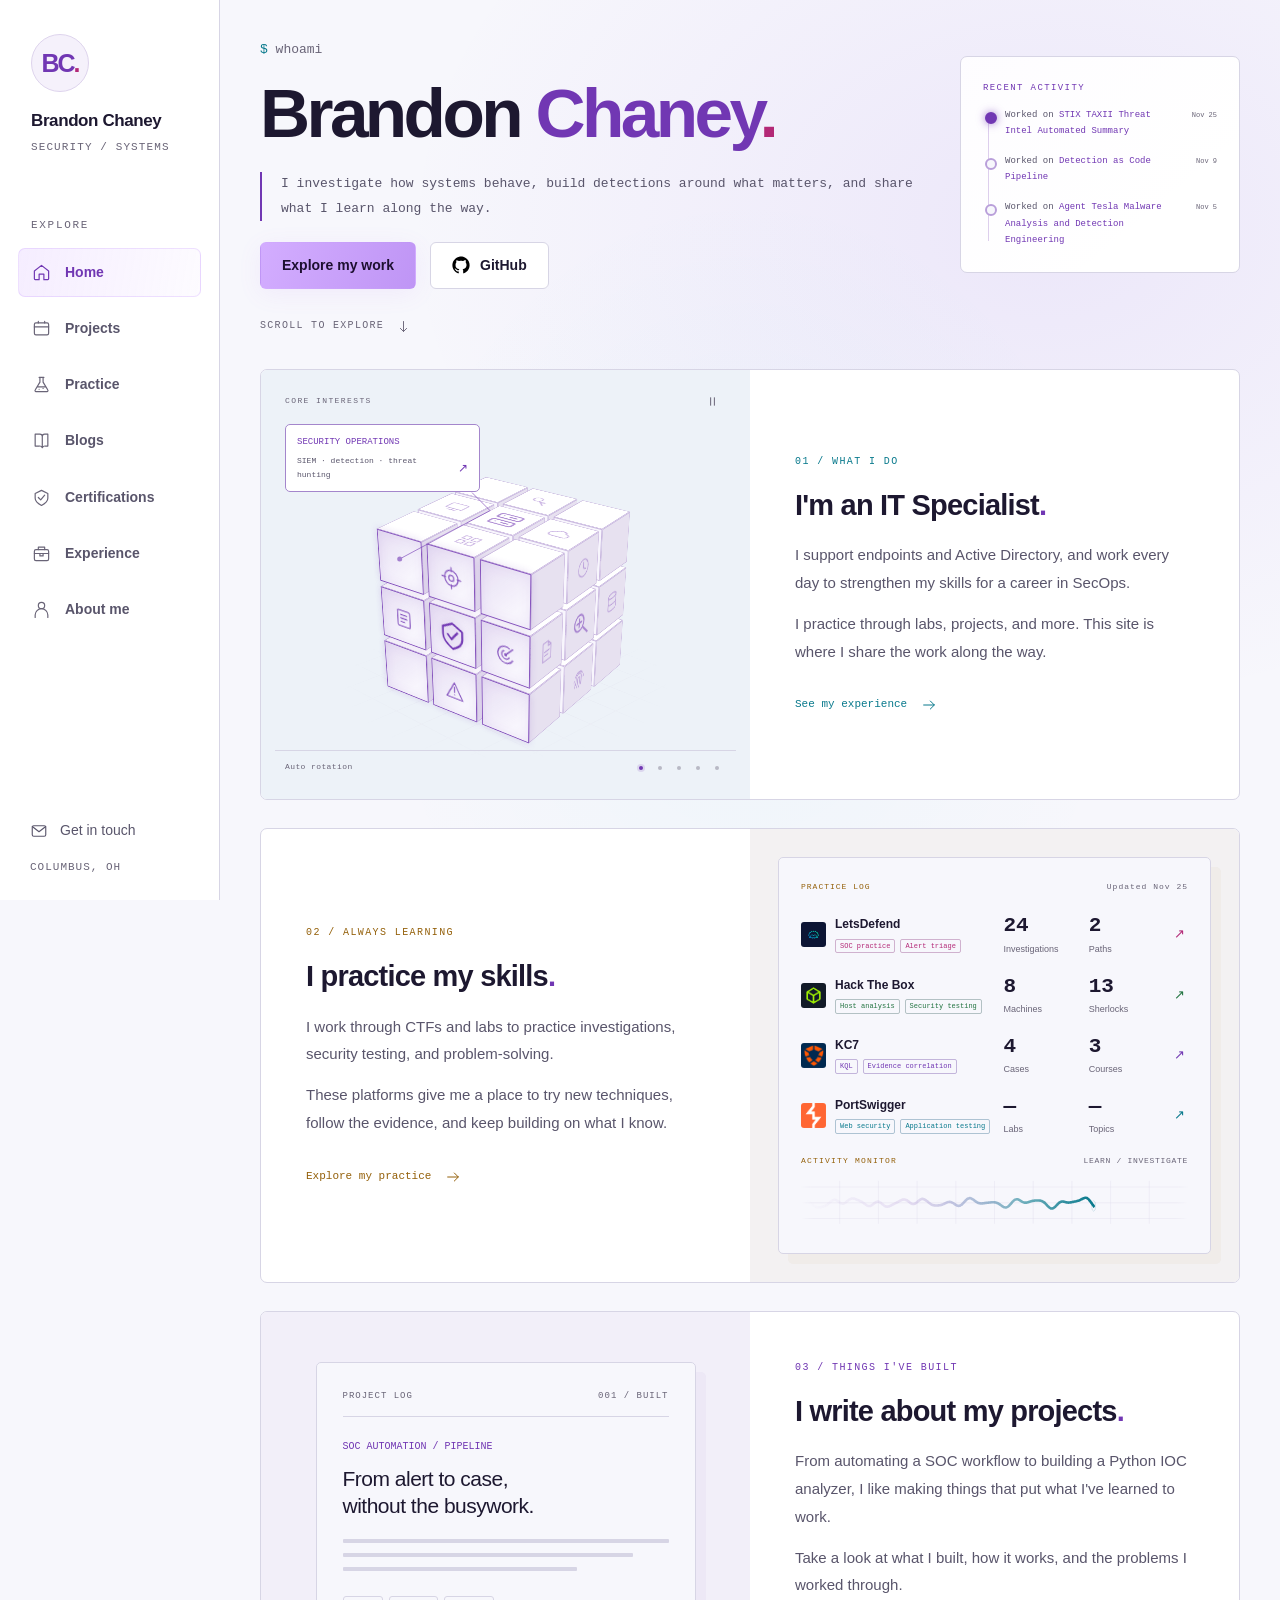
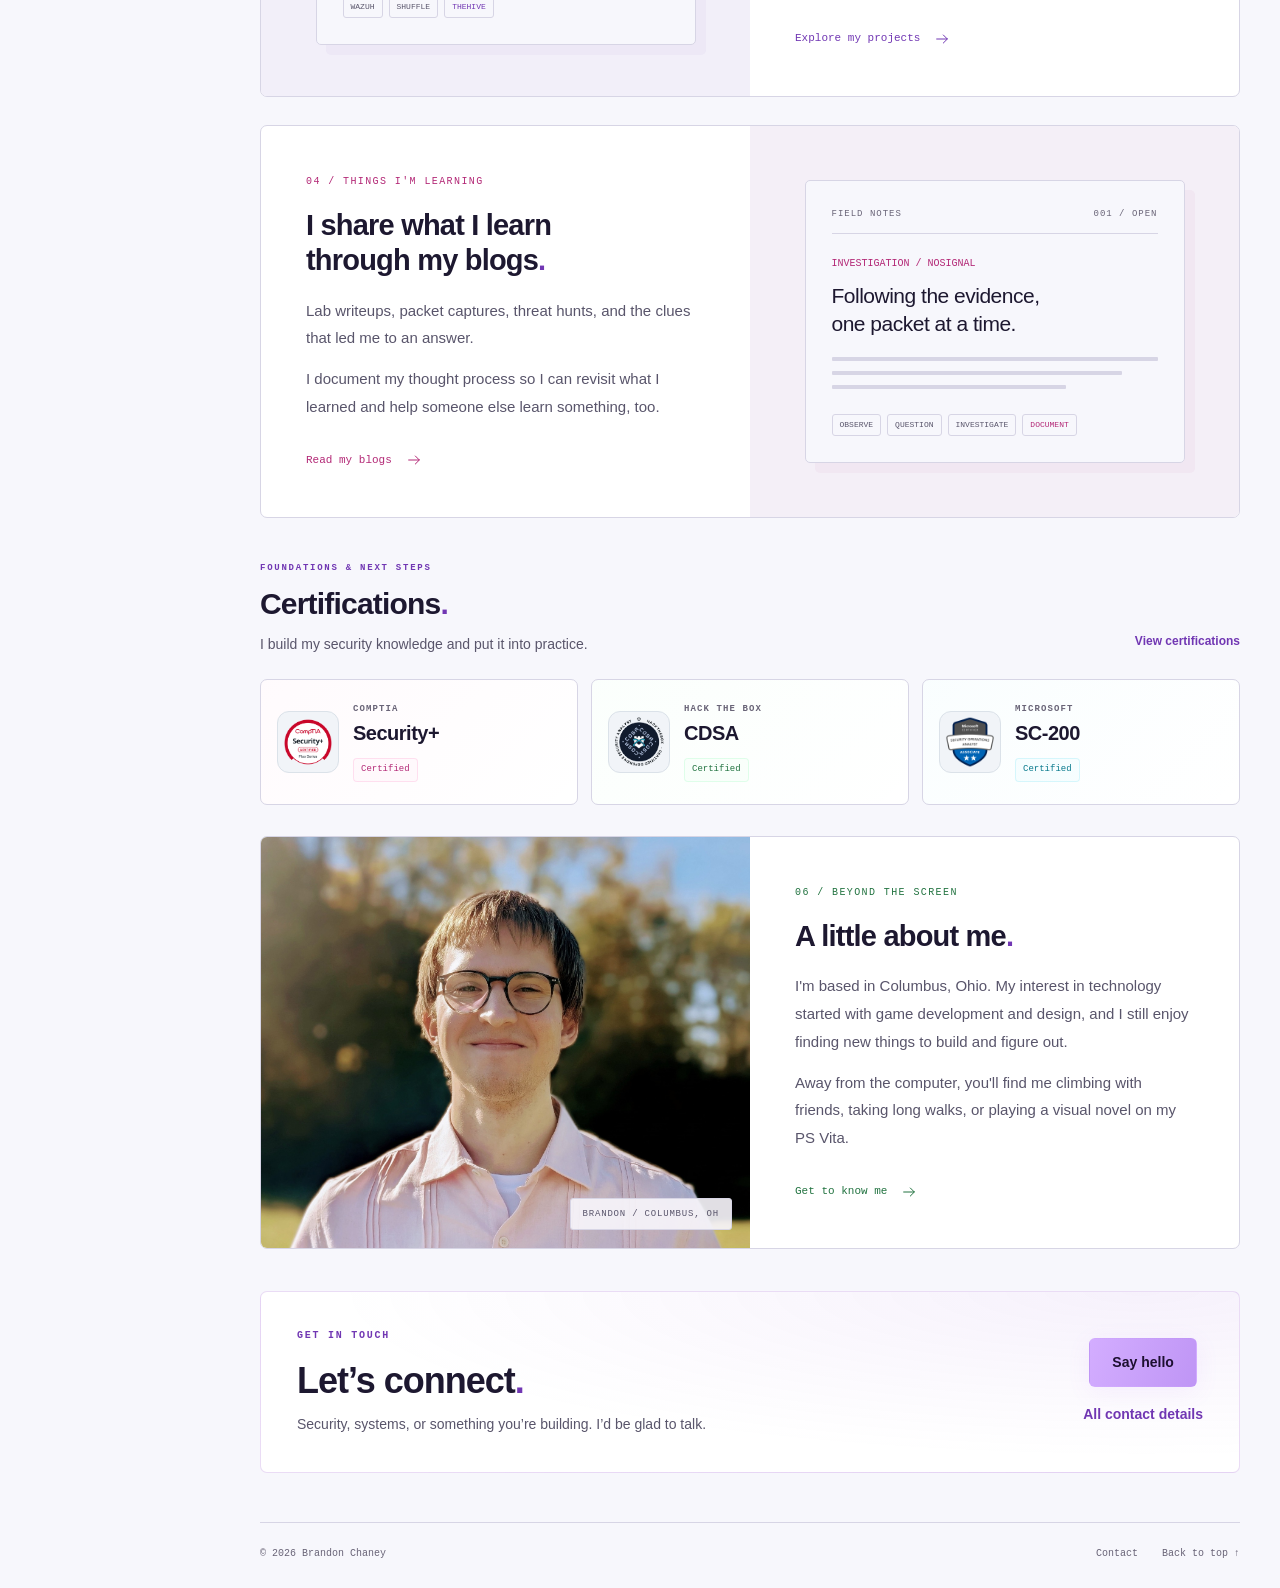
==== commit 4d78f012: "Refresh public activity, field notes, and training stats" ====
--- a/index.html
+++ b/index.html
@@ -23,7 +23,7 @@
  </aside>
 <header class="mobile-bar"><a href="index.html" class="mobile-brand">BC<span>.</span></a><span class="mobile-title">Brandon Chaney</span><button class="menu-toggle" aria-expanded="false" aria-controls="mobile-nav" aria-label="Open navigation"><span></span><span></span></button><nav id="mobile-nav" class="mobile-nav" aria-label="Mobile navigation" hidden><a href="index.html" class="active" aria-current="page"><svg viewBox="0 0 24 24" fill="none" stroke="currentColor" stroke-width="1.5" stroke-linecap="round" stroke-linejoin="round" aria-hidden="true"><path d="m3 10 9-7 9 7v10a1 1 0 0 1-1 1h-5v-7H9v7H4a1 1 0 0 1-1-1z"/></svg><span>Home</span></a><a href="projects.html"><svg viewBox="0 0 24 24" fill="none" stroke="currentColor" stroke-width="1.5" stroke-linecap="round" stroke-linejoin="round" aria-hidden="true"><rect x="3" y="5" width="18" height="15" rx="2"/><path d="M3 10h18M8 5V3m8 2V3"/></svg><span>Projects</span></a><a href="practice.html"><svg viewBox="0 0 24 24" fill="none" stroke="currentColor" stroke-width="1.5" stroke-linecap="round" stroke-linejoin="round" aria-hidden="true"><path d="M9 3h6m-5 0v6L4 19a1.3 1.3 0 0 0 1 2h14a1.3 1.3 0 0 0 1-2L14 9V3M7 15h10"/><path d="M9 18h.01M14 17h.01"/></svg><span>Practice</span></a><a href="blogs.html"><svg viewBox="0 0 24 24" fill="none" stroke="currentColor" stroke-width="1.5" stroke-linecap="round" stroke-linejoin="round" aria-hidden="true"><path d="M4 4h6a3 3 0 0 1 3 3v14a4 4 0 0 0-4-2H4zM13 7a3 3 0 0 1 3-3h4v15h-3a4 4 0 0 0-4 2"/></svg><span>Blogs</span></a><a href="certifications.html"><svg viewBox="0 0 24 24" fill="none" stroke="currentColor" stroke-width="1.5" stroke-linecap="round" stroke-linejoin="round" aria-hidden="true"><path d="m12 3 8 4v6c0 4-4 7-8 9-4-2-8-5-8-9V7z"/><path d="m8 12 3 3 5-6"/></svg><span>Certifications</span></a><a href="experience.html"><svg viewBox="0 0 24 24" fill="none" stroke="currentColor" stroke-width="1.5" stroke-linecap="round" stroke-linejoin="round" aria-hidden="true"><rect x="3" y="7" width="18" height="14" rx="2"/><path d="M8 7V4h8v3M3 12h18m-11 0v3h4v-3"/></svg><span>Experience</span></a><a href="about.html"><svg viewBox="0 0 24 24" fill="none" stroke="currentColor" stroke-width="1.5" stroke-linecap="round" stroke-linejoin="round" aria-hidden="true"><circle cx="12" cy="7" r="4"/><path d="M4 22v-3a8 8 0 0 1 16 0v3"/></svg><span>About me</span></a><a href="contact.html"><svg viewBox="0 0 24 24" fill="none" stroke="currentColor" stroke-width="1.5" stroke-linecap="round" stroke-linejoin="round" aria-hidden="true"><rect x="3" y="5" width="18" height="14" rx="2"/><path d="m3 6 9 7 9-7"/></svg><span>Contact</span></a></nav></header>
   <main id="main" tabindex="-1">
-    <section class="home-hero" aria-labelledby="hero-title"><div class="home-hero-layout"><div class="home-hero-copy"><p class="terminal-text" aria-label="$ whoami"><span aria-hidden="true">$</span> whoami</p><h1 id="hero-title" aria-label="Brandon Chaney"><span class="name-replay-target" aria-hidden="true">Brandon</span> <span class="surname name-replay-target" aria-hidden="true">Chaney<span class="name-dot">.</span></span></h1><p class="hero-description description-pipe">I investigate how systems behave, build detections around what matters, and share what I learn along the way.</p><div class="hero-actions"><a class="button button-primary" href="projects.html">Explore my work</a><a class="button button-outline github-button" href="https://github.com/bran-dot-flake" target="_blank" rel="noopener noreferrer"><img class="github-logo" src="assets/github.svg" width="18" height="18" alt="" aria-hidden="true">GitHub</a></div></div><aside class="home-hero-side" aria-label="Recent activity"><div class="hero-activity" aria-labelledby="hero-activity-title"><h2 id="hero-activity-title">RECENT ACTIVITY</h2><ul class="recent-actions" data-recent-actions><li class="recent-action"><a href="https://github.com/bran-dot-flake/STIX-TAXII-Threat-Intel-Automated-Summary" target="_blank" rel="noopener noreferrer" title="Worked on STIX TAXII Threat Intel Automated Summary · An autonomous threat intelligence pipeline that uses STIX/TAXII servers with MISP, OpenCTI, and a local LLM to generate weekly reports.">Worked on STIX TAXII Threat Intel Automated Summary</a><time datetime="2026-11-24T08:09:08+00:00" title="Nov 24, 2026 03:09 AM ET">Nov 24</time></li><li class="recent-action"><a href="https://github.com/bran-dot-flake/Detection-as-Code-Pipeline" target="_blank" rel="noopener noreferrer" title="Worked on Detection as Code Pipeline · A CI/CD pipeline that tests detection rules and auto-deploys if the rule passes. Utilizes Splunk REST API.">Worked on Detection as Code Pipeline</a><time datetime="2026-11-09T19:03:00+00:00" title="Nov 09, 2026 02:03 PM ET">Nov 9</time></li><li class="recent-action"><a href="https://github.com/bran-dot-flake/Agent-Tesla-Malware-Analysis-and-Detection-Engineering" target="_blank" rel="noopener noreferrer" title="Worked on Agent Tesla Malware Analysis and Detection Engineering · Analyzed Agent Tesla malware and developed YARA and Sigma rules to detect its behavior.">Worked on Agent Tesla Malware Analysis and Detection Engineering</a><time datetime="2026-11-05T20:07:05+00:00" title="Nov 05, 2026 03:07 PM ET">Nov 5</time></li></ul></div></aside></div><a class="explore-link" href="#explore">SCROLL TO EXPLORE<svg viewBox="0 0 24 24" fill="none" stroke="currentColor" stroke-width="1.5" stroke-linecap="round" stroke-linejoin="round" aria-hidden="true"><path d="M12 4v16m-5-5 5 5 5-5"/></svg></a></section>
+    <section class="home-hero" aria-labelledby="hero-title"><div class="home-hero-layout"><div class="home-hero-copy"><p class="terminal-text" aria-label="$ whoami"><span aria-hidden="true">$</span> whoami</p><h1 id="hero-title" aria-label="Brandon Chaney"><span class="name-replay-target" aria-hidden="true">Brandon</span> <span class="surname name-replay-target" aria-hidden="true">Chaney<span class="name-dot">.</span></span></h1><p class="hero-description description-pipe">I investigate how systems behave, build detections around what matters, and share what I learn along the way.</p><div class="hero-actions"><a class="button button-primary" href="projects.html">Explore my work</a><a class="button button-outline github-button" href="https://github.com/bran-dot-flake" target="_blank" rel="noopener noreferrer"><img class="github-logo" src="assets/github.svg" width="18" height="18" alt="" aria-hidden="true">GitHub</a></div></div><aside class="home-hero-side" aria-label="Recent activity"><div class="hero-activity" aria-labelledby="hero-activity-title"><h2 id="hero-activity-title">RECENT ACTIVITY</h2><ul class="recent-actions" data-recent-actions><li class="recent-action"><a href="https://github.com/bran-dot-flake/STIX-TAXII-Threat-Intel-Automated-Summary" target="_blank" rel="noopener noreferrer" title="Worked on STIX TAXII Threat Intel Automated Summary · An autonomous threat intelligence pipeline that uses STIX/TAXII servers with MISP, OpenCTI, and a local LLM to generate weekly reports.">Worked on STIX TAXII Threat Intel Automated Summary</a><time datetime="2026-11-25T08:06:54+00:00" title="Nov 25, 2026 03:06 AM ET">Nov 25</time></li><li class="recent-action"><a href="https://github.com/bran-dot-flake/Detection-as-Code-Pipeline" target="_blank" rel="noopener noreferrer" title="Worked on Detection as Code Pipeline · A CI/CD pipeline that tests detection rules and auto-deploys if the rule passes. Utilizes Splunk REST API.">Worked on Detection as Code Pipeline</a><time datetime="2026-11-09T19:03:00+00:00" title="Nov 09, 2026 02:03 PM ET">Nov 9</time></li><li class="recent-action"><a href="https://github.com/bran-dot-flake/Agent-Tesla-Malware-Analysis-and-Detection-Engineering" target="_blank" rel="noopener noreferrer" title="Worked on Agent Tesla Malware Analysis and Detection Engineering · Analyzed Agent Tesla malware and developed YARA and Sigma rules to detect its behavior.">Worked on Agent Tesla Malware Analysis and Detection Engineering</a><time datetime="2026-11-05T20:07:05+00:00" title="Nov 05, 2026 03:07 PM ET">Nov 5</time></li></ul></div></aside></div><a class="explore-link" href="#explore">SCROLL TO EXPLORE<svg viewBox="0 0 24 24" fill="none" stroke="currentColor" stroke-width="1.5" stroke-linecap="round" stroke-linejoin="round" aria-hidden="true"><path d="M12 4v16m-5-5 5 5 5-5"/></svg></a></section>
 
     <div class="home-content" id="explore">
       <article data-card-href="experience.html" class="intro-card experience-intro" aria-labelledby="experience-title">
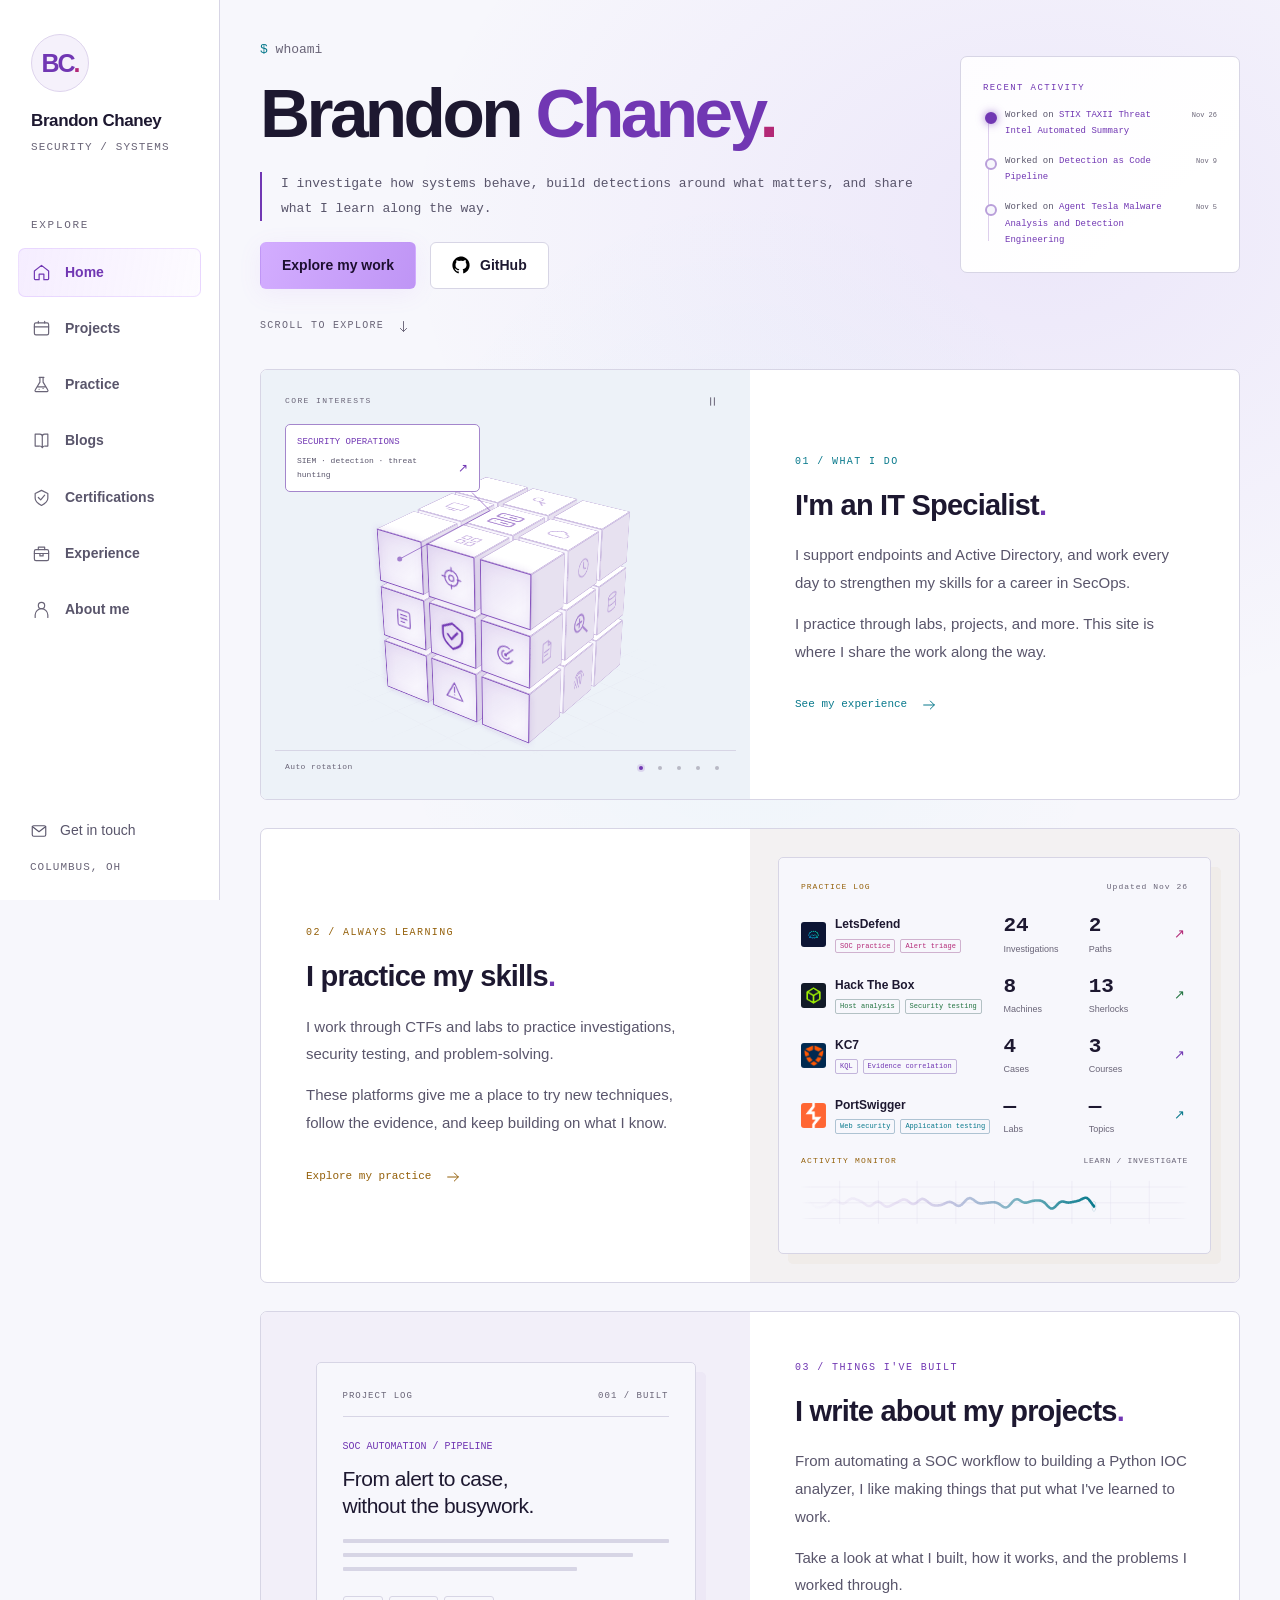
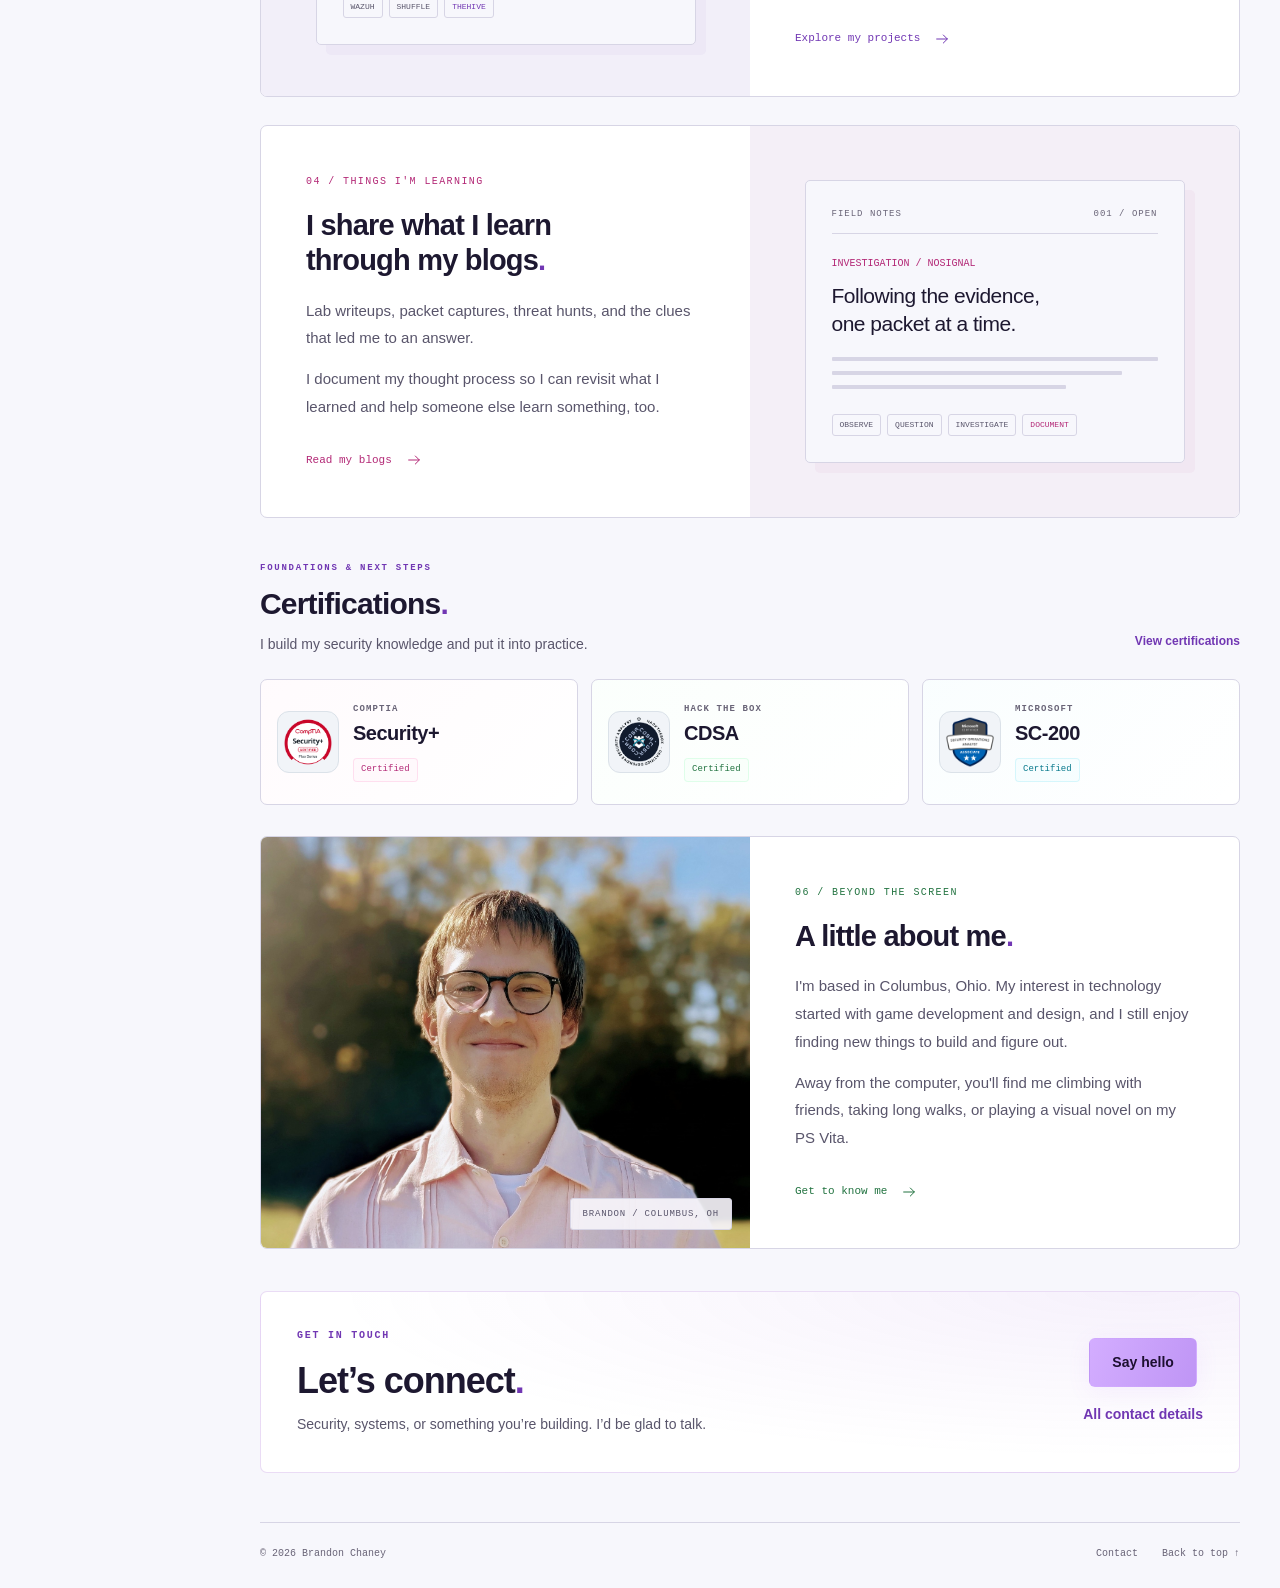
==== commit 62f603ed: "Refresh public activity, field notes, and training stats" ====
--- a/index.html
+++ b/index.html
@@ -23,7 +23,7 @@
  </aside>
 <header class="mobile-bar"><a href="index.html" class="mobile-brand">BC<span>.</span></a><span class="mobile-title">Brandon Chaney</span><button class="menu-toggle" aria-expanded="false" aria-controls="mobile-nav" aria-label="Open navigation"><span></span><span></span></button><nav id="mobile-nav" class="mobile-nav" aria-label="Mobile navigation" hidden><a href="index.html" class="active" aria-current="page"><svg viewBox="0 0 24 24" fill="none" stroke="currentColor" stroke-width="1.5" stroke-linecap="round" stroke-linejoin="round" aria-hidden="true"><path d="m3 10 9-7 9 7v10a1 1 0 0 1-1 1h-5v-7H9v7H4a1 1 0 0 1-1-1z"/></svg><span>Home</span></a><a href="projects.html"><svg viewBox="0 0 24 24" fill="none" stroke="currentColor" stroke-width="1.5" stroke-linecap="round" stroke-linejoin="round" aria-hidden="true"><rect x="3" y="5" width="18" height="15" rx="2"/><path d="M3 10h18M8 5V3m8 2V3"/></svg><span>Projects</span></a><a href="practice.html"><svg viewBox="0 0 24 24" fill="none" stroke="currentColor" stroke-width="1.5" stroke-linecap="round" stroke-linejoin="round" aria-hidden="true"><path d="M9 3h6m-5 0v6L4 19a1.3 1.3 0 0 0 1 2h14a1.3 1.3 0 0 0 1-2L14 9V3M7 15h10"/><path d="M9 18h.01M14 17h.01"/></svg><span>Practice</span></a><a href="blogs.html"><svg viewBox="0 0 24 24" fill="none" stroke="currentColor" stroke-width="1.5" stroke-linecap="round" stroke-linejoin="round" aria-hidden="true"><path d="M4 4h6a3 3 0 0 1 3 3v14a4 4 0 0 0-4-2H4zM13 7a3 3 0 0 1 3-3h4v15h-3a4 4 0 0 0-4 2"/></svg><span>Blogs</span></a><a href="certifications.html"><svg viewBox="0 0 24 24" fill="none" stroke="currentColor" stroke-width="1.5" stroke-linecap="round" stroke-linejoin="round" aria-hidden="true"><path d="m12 3 8 4v6c0 4-4 7-8 9-4-2-8-5-8-9V7z"/><path d="m8 12 3 3 5-6"/></svg><span>Certifications</span></a><a href="experience.html"><svg viewBox="0 0 24 24" fill="none" stroke="currentColor" stroke-width="1.5" stroke-linecap="round" stroke-linejoin="round" aria-hidden="true"><rect x="3" y="7" width="18" height="14" rx="2"/><path d="M8 7V4h8v3M3 12h18m-11 0v3h4v-3"/></svg><span>Experience</span></a><a href="about.html"><svg viewBox="0 0 24 24" fill="none" stroke="currentColor" stroke-width="1.5" stroke-linecap="round" stroke-linejoin="round" aria-hidden="true"><circle cx="12" cy="7" r="4"/><path d="M4 22v-3a8 8 0 0 1 16 0v3"/></svg><span>About me</span></a><a href="contact.html"><svg viewBox="0 0 24 24" fill="none" stroke="currentColor" stroke-width="1.5" stroke-linecap="round" stroke-linejoin="round" aria-hidden="true"><rect x="3" y="5" width="18" height="14" rx="2"/><path d="m3 6 9 7 9-7"/></svg><span>Contact</span></a></nav></header>
   <main id="main" tabindex="-1">
-    <section class="home-hero" aria-labelledby="hero-title"><div class="home-hero-layout"><div class="home-hero-copy"><p class="terminal-text" aria-label="$ whoami"><span aria-hidden="true">$</span> whoami</p><h1 id="hero-title" aria-label="Brandon Chaney"><span class="name-replay-target" aria-hidden="true">Brandon</span> <span class="surname name-replay-target" aria-hidden="true">Chaney<span class="name-dot">.</span></span></h1><p class="hero-description description-pipe">I investigate how systems behave, build detections around what matters, and share what I learn along the way.</p><div class="hero-actions"><a class="button button-primary" href="projects.html">Explore my work</a><a class="button button-outline github-button" href="https://github.com/bran-dot-flake" target="_blank" rel="noopener noreferrer"><img class="github-logo" src="assets/github.svg" width="18" height="18" alt="" aria-hidden="true">GitHub</a></div></div><aside class="home-hero-side" aria-label="Recent activity"><div class="hero-activity" aria-labelledby="hero-activity-title"><h2 id="hero-activity-title">RECENT ACTIVITY</h2><ul class="recent-actions" data-recent-actions><li class="recent-action"><a href="https://github.com/bran-dot-flake/STIX-TAXII-Threat-Intel-Automated-Summary" target="_blank" rel="noopener noreferrer" title="Worked on STIX TAXII Threat Intel Automated Summary · An autonomous threat intelligence pipeline that uses STIX/TAXII servers with MISP, OpenCTI, and a local LLM to generate weekly reports.">Worked on STIX TAXII Threat Intel Automated Summary</a><time datetime="2026-11-25T08:06:54+00:00" title="Nov 25, 2026 03:06 AM ET">Nov 25</time></li><li class="recent-action"><a href="https://github.com/bran-dot-flake/Detection-as-Code-Pipeline" target="_blank" rel="noopener noreferrer" title="Worked on Detection as Code Pipeline · A CI/CD pipeline that tests detection rules and auto-deploys if the rule passes. Utilizes Splunk REST API.">Worked on Detection as Code Pipeline</a><time datetime="2026-11-09T19:03:00+00:00" title="Nov 09, 2026 02:03 PM ET">Nov 9</time></li><li class="recent-action"><a href="https://github.com/bran-dot-flake/Agent-Tesla-Malware-Analysis-and-Detection-Engineering" target="_blank" rel="noopener noreferrer" title="Worked on Agent Tesla Malware Analysis and Detection Engineering · Analyzed Agent Tesla malware and developed YARA and Sigma rules to detect its behavior.">Worked on Agent Tesla Malware Analysis and Detection Engineering</a><time datetime="2026-11-05T20:07:05+00:00" title="Nov 05, 2026 03:07 PM ET">Nov 5</time></li></ul></div></aside></div><a class="explore-link" href="#explore">SCROLL TO EXPLORE<svg viewBox="0 0 24 24" fill="none" stroke="currentColor" stroke-width="1.5" stroke-linecap="round" stroke-linejoin="round" aria-hidden="true"><path d="M12 4v16m-5-5 5 5 5-5"/></svg></a></section>
+    <section class="home-hero" aria-labelledby="hero-title"><div class="home-hero-layout"><div class="home-hero-copy"><p class="terminal-text" aria-label="$ whoami"><span aria-hidden="true">$</span> whoami</p><h1 id="hero-title" aria-label="Brandon Chaney"><span class="name-replay-target" aria-hidden="true">Brandon</span> <span class="surname name-replay-target" aria-hidden="true">Chaney<span class="name-dot">.</span></span></h1><p class="hero-description description-pipe">I investigate how systems behave, build detections around what matters, and share what I learn along the way.</p><div class="hero-actions"><a class="button button-primary" href="projects.html">Explore my work</a><a class="button button-outline github-button" href="https://github.com/bran-dot-flake" target="_blank" rel="noopener noreferrer"><img class="github-logo" src="assets/github.svg" width="18" height="18" alt="" aria-hidden="true">GitHub</a></div></div><aside class="home-hero-side" aria-label="Recent activity"><div class="hero-activity" aria-labelledby="hero-activity-title"><h2 id="hero-activity-title">RECENT ACTIVITY</h2><ul class="recent-actions" data-recent-actions><li class="recent-action"><a href="https://github.com/bran-dot-flake/STIX-TAXII-Threat-Intel-Automated-Summary" target="_blank" rel="noopener noreferrer" title="Worked on STIX TAXII Threat Intel Automated Summary · An autonomous threat intelligence pipeline that uses STIX/TAXII servers with MISP, OpenCTI, and a local LLM to generate weekly reports.">Worked on STIX TAXII Threat Intel Automated Summary</a><time datetime="2026-11-26T08:09:19+00:00" title="Nov 26, 2026 03:09 AM ET">Nov 26</time></li><li class="recent-action"><a href="https://github.com/bran-dot-flake/Detection-as-Code-Pipeline" target="_blank" rel="noopener noreferrer" title="Worked on Detection as Code Pipeline · A CI/CD pipeline that tests detection rules and auto-deploys if the rule passes. Utilizes Splunk REST API.">Worked on Detection as Code Pipeline</a><time datetime="2026-11-09T19:03:00+00:00" title="Nov 09, 2026 02:03 PM ET">Nov 9</time></li><li class="recent-action"><a href="https://github.com/bran-dot-flake/Agent-Tesla-Malware-Analysis-and-Detection-Engineering" target="_blank" rel="noopener noreferrer" title="Worked on Agent Tesla Malware Analysis and Detection Engineering · Analyzed Agent Tesla malware and developed YARA and Sigma rules to detect its behavior.">Worked on Agent Tesla Malware Analysis and Detection Engineering</a><time datetime="2026-11-05T20:07:05+00:00" title="Nov 05, 2026 03:07 PM ET">Nov 5</time></li></ul></div></aside></div><a class="explore-link" href="#explore">SCROLL TO EXPLORE<svg viewBox="0 0 24 24" fill="none" stroke="currentColor" stroke-width="1.5" stroke-linecap="round" stroke-linejoin="round" aria-hidden="true"><path d="M12 4v16m-5-5 5 5 5-5"/></svg></a></section>
 
     <div class="home-content" id="explore">
       <article data-card-href="experience.html" class="intro-card experience-intro" aria-labelledby="experience-title">
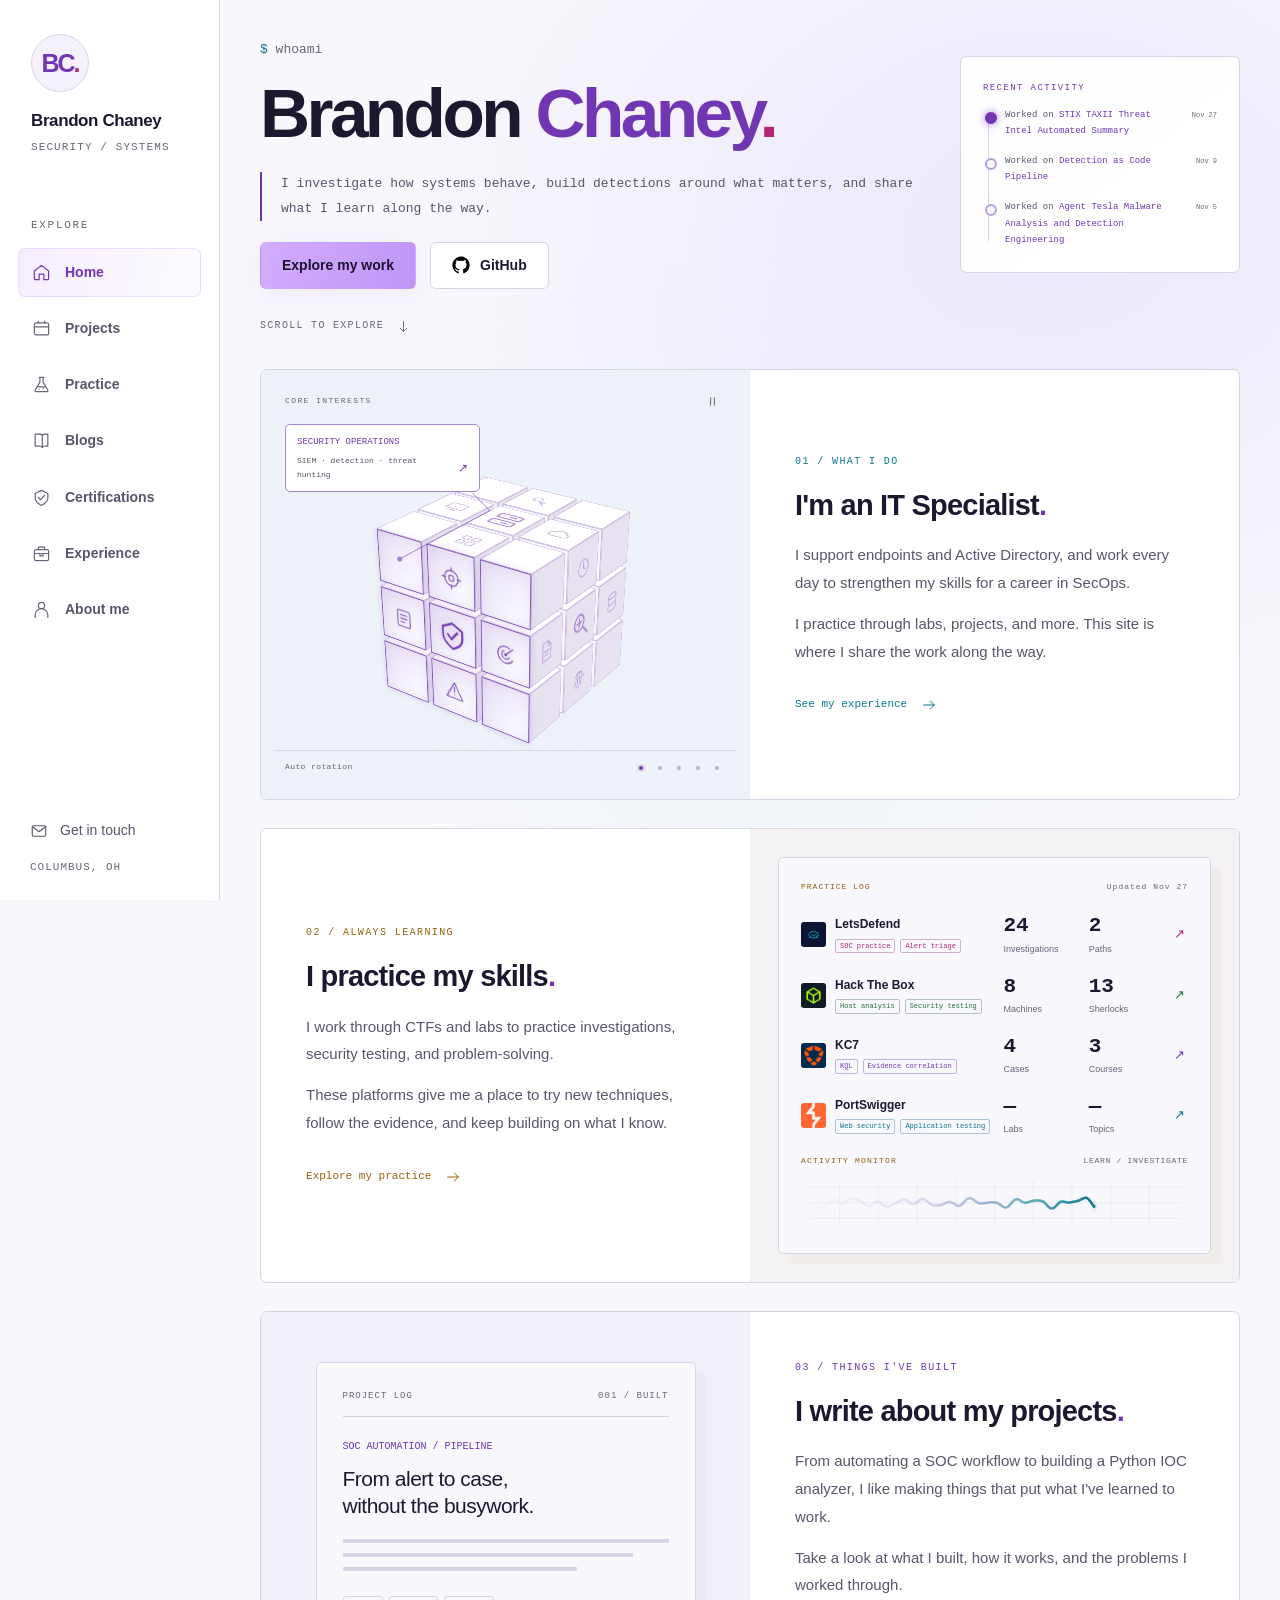
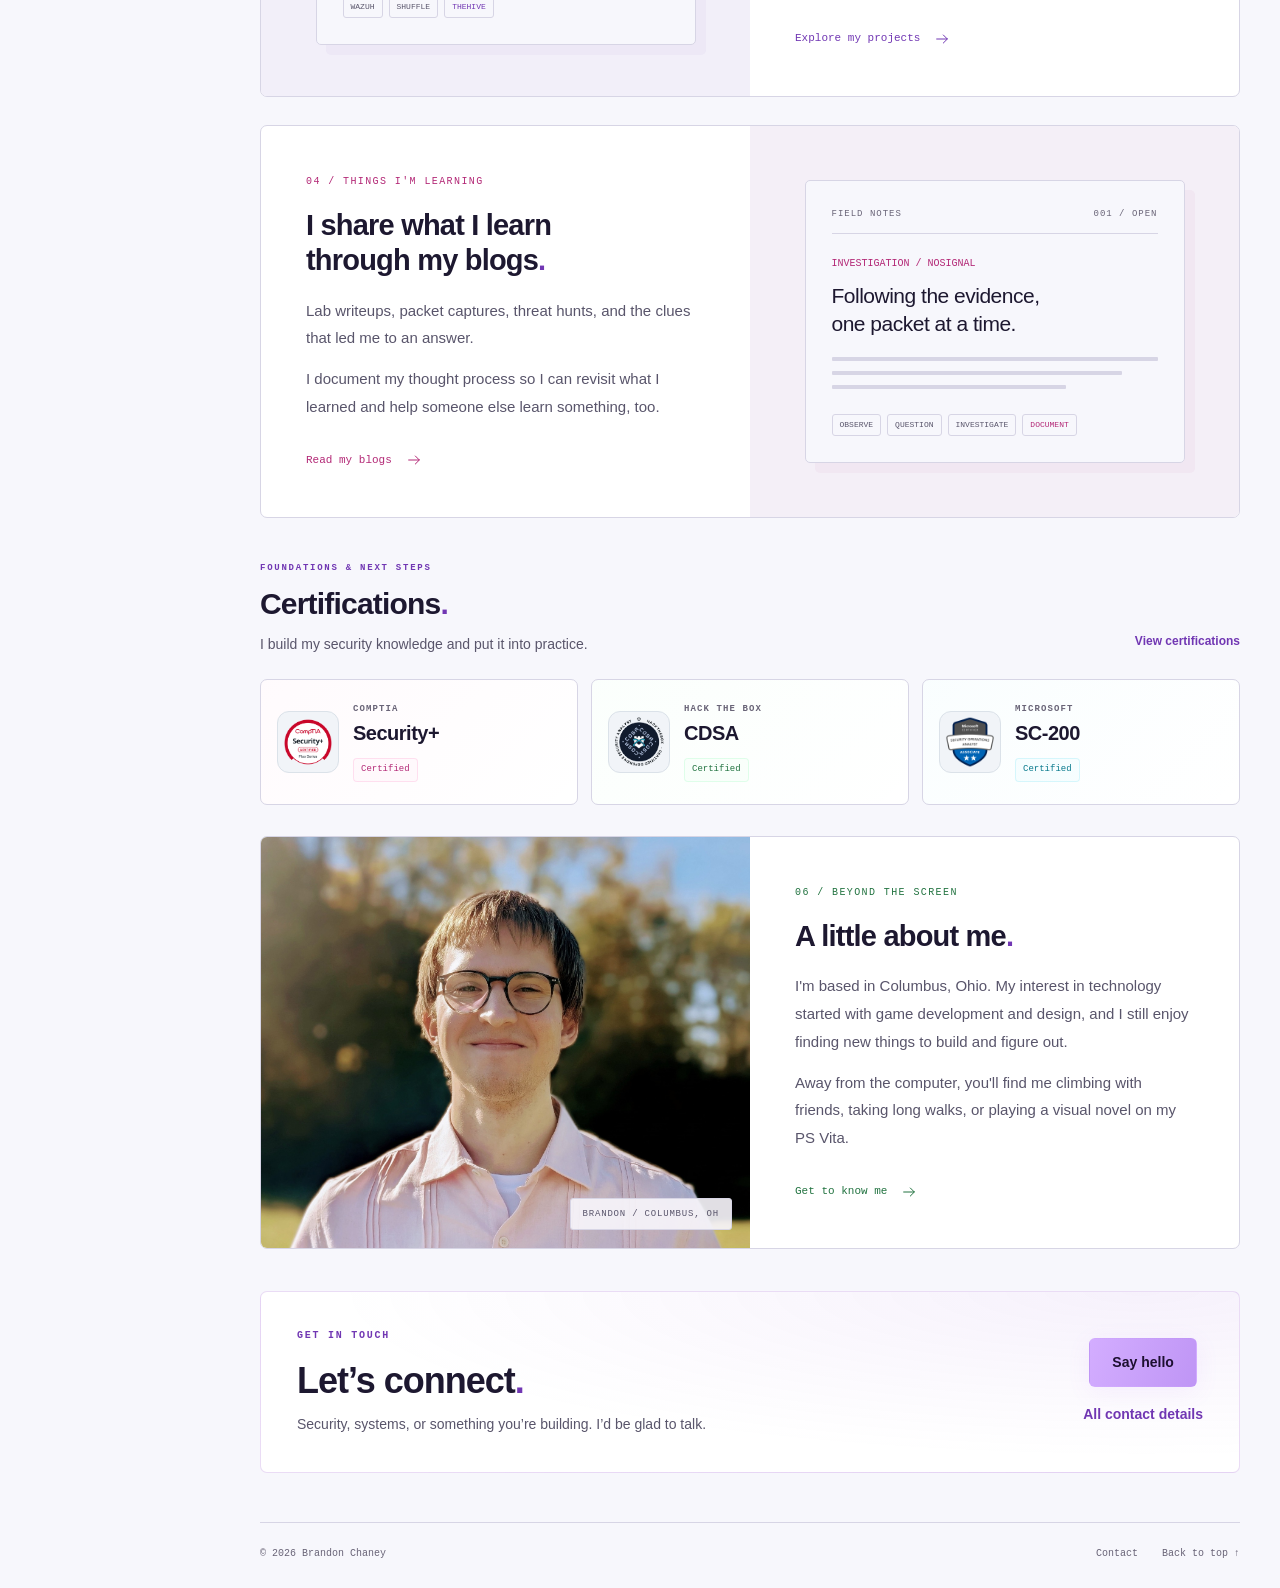
==== commit 4287f2b2: "Refresh public activity, field notes, and training stats" ====
--- a/index.html
+++ b/index.html
@@ -23,7 +23,7 @@
  </aside>
 <header class="mobile-bar"><a href="index.html" class="mobile-brand">BC<span>.</span></a><span class="mobile-title">Brandon Chaney</span><button class="menu-toggle" aria-expanded="false" aria-controls="mobile-nav" aria-label="Open navigation"><span></span><span></span></button><nav id="mobile-nav" class="mobile-nav" aria-label="Mobile navigation" hidden><a href="index.html" class="active" aria-current="page"><svg viewBox="0 0 24 24" fill="none" stroke="currentColor" stroke-width="1.5" stroke-linecap="round" stroke-linejoin="round" aria-hidden="true"><path d="m3 10 9-7 9 7v10a1 1 0 0 1-1 1h-5v-7H9v7H4a1 1 0 0 1-1-1z"/></svg><span>Home</span></a><a href="projects.html"><svg viewBox="0 0 24 24" fill="none" stroke="currentColor" stroke-width="1.5" stroke-linecap="round" stroke-linejoin="round" aria-hidden="true"><rect x="3" y="5" width="18" height="15" rx="2"/><path d="M3 10h18M8 5V3m8 2V3"/></svg><span>Projects</span></a><a href="practice.html"><svg viewBox="0 0 24 24" fill="none" stroke="currentColor" stroke-width="1.5" stroke-linecap="round" stroke-linejoin="round" aria-hidden="true"><path d="M9 3h6m-5 0v6L4 19a1.3 1.3 0 0 0 1 2h14a1.3 1.3 0 0 0 1-2L14 9V3M7 15h10"/><path d="M9 18h.01M14 17h.01"/></svg><span>Practice</span></a><a href="blogs.html"><svg viewBox="0 0 24 24" fill="none" stroke="currentColor" stroke-width="1.5" stroke-linecap="round" stroke-linejoin="round" aria-hidden="true"><path d="M4 4h6a3 3 0 0 1 3 3v14a4 4 0 0 0-4-2H4zM13 7a3 3 0 0 1 3-3h4v15h-3a4 4 0 0 0-4 2"/></svg><span>Blogs</span></a><a href="certifications.html"><svg viewBox="0 0 24 24" fill="none" stroke="currentColor" stroke-width="1.5" stroke-linecap="round" stroke-linejoin="round" aria-hidden="true"><path d="m12 3 8 4v6c0 4-4 7-8 9-4-2-8-5-8-9V7z"/><path d="m8 12 3 3 5-6"/></svg><span>Certifications</span></a><a href="experience.html"><svg viewBox="0 0 24 24" fill="none" stroke="currentColor" stroke-width="1.5" stroke-linecap="round" stroke-linejoin="round" aria-hidden="true"><rect x="3" y="7" width="18" height="14" rx="2"/><path d="M8 7V4h8v3M3 12h18m-11 0v3h4v-3"/></svg><span>Experience</span></a><a href="about.html"><svg viewBox="0 0 24 24" fill="none" stroke="currentColor" stroke-width="1.5" stroke-linecap="round" stroke-linejoin="round" aria-hidden="true"><circle cx="12" cy="7" r="4"/><path d="M4 22v-3a8 8 0 0 1 16 0v3"/></svg><span>About me</span></a><a href="contact.html"><svg viewBox="0 0 24 24" fill="none" stroke="currentColor" stroke-width="1.5" stroke-linecap="round" stroke-linejoin="round" aria-hidden="true"><rect x="3" y="5" width="18" height="14" rx="2"/><path d="m3 6 9 7 9-7"/></svg><span>Contact</span></a></nav></header>
   <main id="main" tabindex="-1">
-    <section class="home-hero" aria-labelledby="hero-title"><div class="home-hero-layout"><div class="home-hero-copy"><p class="terminal-text" aria-label="$ whoami"><span aria-hidden="true">$</span> whoami</p><h1 id="hero-title" aria-label="Brandon Chaney"><span class="name-replay-target" aria-hidden="true">Brandon</span> <span class="surname name-replay-target" aria-hidden="true">Chaney<span class="name-dot">.</span></span></h1><p class="hero-description description-pipe">I investigate how systems behave, build detections around what matters, and share what I learn along the way.</p><div class="hero-actions"><a class="button button-primary" href="projects.html">Explore my work</a><a class="button button-outline github-button" href="https://github.com/bran-dot-flake" target="_blank" rel="noopener noreferrer"><img class="github-logo" src="assets/github.svg" width="18" height="18" alt="" aria-hidden="true">GitHub</a></div></div><aside class="home-hero-side" aria-label="Recent activity"><div class="hero-activity" aria-labelledby="hero-activity-title"><h2 id="hero-activity-title">RECENT ACTIVITY</h2><ul class="recent-actions" data-recent-actions><li class="recent-action"><a href="https://github.com/bran-dot-flake/STIX-TAXII-Threat-Intel-Automated-Summary" target="_blank" rel="noopener noreferrer" title="Worked on STIX TAXII Threat Intel Automated Summary · An autonomous threat intelligence pipeline that uses STIX/TAXII servers with MISP, OpenCTI, and a local LLM to generate weekly reports.">Worked on STIX TAXII Threat Intel Automated Summary</a><time datetime="2026-11-26T08:09:19+00:00" title="Nov 26, 2026 03:09 AM ET">Nov 26</time></li><li class="recent-action"><a href="https://github.com/bran-dot-flake/Detection-as-Code-Pipeline" target="_blank" rel="noopener noreferrer" title="Worked on Detection as Code Pipeline · A CI/CD pipeline that tests detection rules and auto-deploys if the rule passes. Utilizes Splunk REST API.">Worked on Detection as Code Pipeline</a><time datetime="2026-11-09T19:03:00+00:00" title="Nov 09, 2026 02:03 PM ET">Nov 9</time></li><li class="recent-action"><a href="https://github.com/bran-dot-flake/Agent-Tesla-Malware-Analysis-and-Detection-Engineering" target="_blank" rel="noopener noreferrer" title="Worked on Agent Tesla Malware Analysis and Detection Engineering · Analyzed Agent Tesla malware and developed YARA and Sigma rules to detect its behavior.">Worked on Agent Tesla Malware Analysis and Detection Engineering</a><time datetime="2026-11-05T20:07:05+00:00" title="Nov 05, 2026 03:07 PM ET">Nov 5</time></li></ul></div></aside></div><a class="explore-link" href="#explore">SCROLL TO EXPLORE<svg viewBox="0 0 24 24" fill="none" stroke="currentColor" stroke-width="1.5" stroke-linecap="round" stroke-linejoin="round" aria-hidden="true"><path d="M12 4v16m-5-5 5 5 5-5"/></svg></a></section>
+    <section class="home-hero" aria-labelledby="hero-title"><div class="home-hero-layout"><div class="home-hero-copy"><p class="terminal-text" aria-label="$ whoami"><span aria-hidden="true">$</span> whoami</p><h1 id="hero-title" aria-label="Brandon Chaney"><span class="name-replay-target" aria-hidden="true">Brandon</span> <span class="surname name-replay-target" aria-hidden="true">Chaney<span class="name-dot">.</span></span></h1><p class="hero-description description-pipe">I investigate how systems behave, build detections around what matters, and share what I learn along the way.</p><div class="hero-actions"><a class="button button-primary" href="projects.html">Explore my work</a><a class="button button-outline github-button" href="https://github.com/bran-dot-flake" target="_blank" rel="noopener noreferrer"><img class="github-logo" src="assets/github.svg" width="18" height="18" alt="" aria-hidden="true">GitHub</a></div></div><aside class="home-hero-side" aria-label="Recent activity"><div class="hero-activity" aria-labelledby="hero-activity-title"><h2 id="hero-activity-title">RECENT ACTIVITY</h2><ul class="recent-actions" data-recent-actions><li class="recent-action"><a href="https://github.com/bran-dot-flake/STIX-TAXII-Threat-Intel-Automated-Summary" target="_blank" rel="noopener noreferrer" title="Worked on STIX TAXII Threat Intel Automated Summary · An autonomous threat intelligence pipeline that uses STIX/TAXII servers with MISP, OpenCTI, and a local LLM to generate weekly reports.">Worked on STIX TAXII Threat Intel Automated Summary</a><time datetime="2026-11-27T08:09:57+00:00" title="Nov 27, 2026 03:09 AM ET">Nov 27</time></li><li class="recent-action"><a href="https://github.com/bran-dot-flake/Detection-as-Code-Pipeline" target="_blank" rel="noopener noreferrer" title="Worked on Detection as Code Pipeline · A CI/CD pipeline that tests detection rules and auto-deploys if the rule passes. Utilizes Splunk REST API.">Worked on Detection as Code Pipeline</a><time datetime="2026-11-09T19:03:00+00:00" title="Nov 09, 2026 02:03 PM ET">Nov 9</time></li><li class="recent-action"><a href="https://github.com/bran-dot-flake/Agent-Tesla-Malware-Analysis-and-Detection-Engineering" target="_blank" rel="noopener noreferrer" title="Worked on Agent Tesla Malware Analysis and Detection Engineering · Analyzed Agent Tesla malware and developed YARA and Sigma rules to detect its behavior.">Worked on Agent Tesla Malware Analysis and Detection Engineering</a><time datetime="2026-11-05T20:07:05+00:00" title="Nov 05, 2026 03:07 PM ET">Nov 5</time></li></ul></div></aside></div><a class="explore-link" href="#explore">SCROLL TO EXPLORE<svg viewBox="0 0 24 24" fill="none" stroke="currentColor" stroke-width="1.5" stroke-linecap="round" stroke-linejoin="round" aria-hidden="true"><path d="M12 4v16m-5-5 5 5 5-5"/></svg></a></section>
 
     <div class="home-content" id="explore">
       <article data-card-href="experience.html" class="intro-card experience-intro" aria-labelledby="experience-title">
